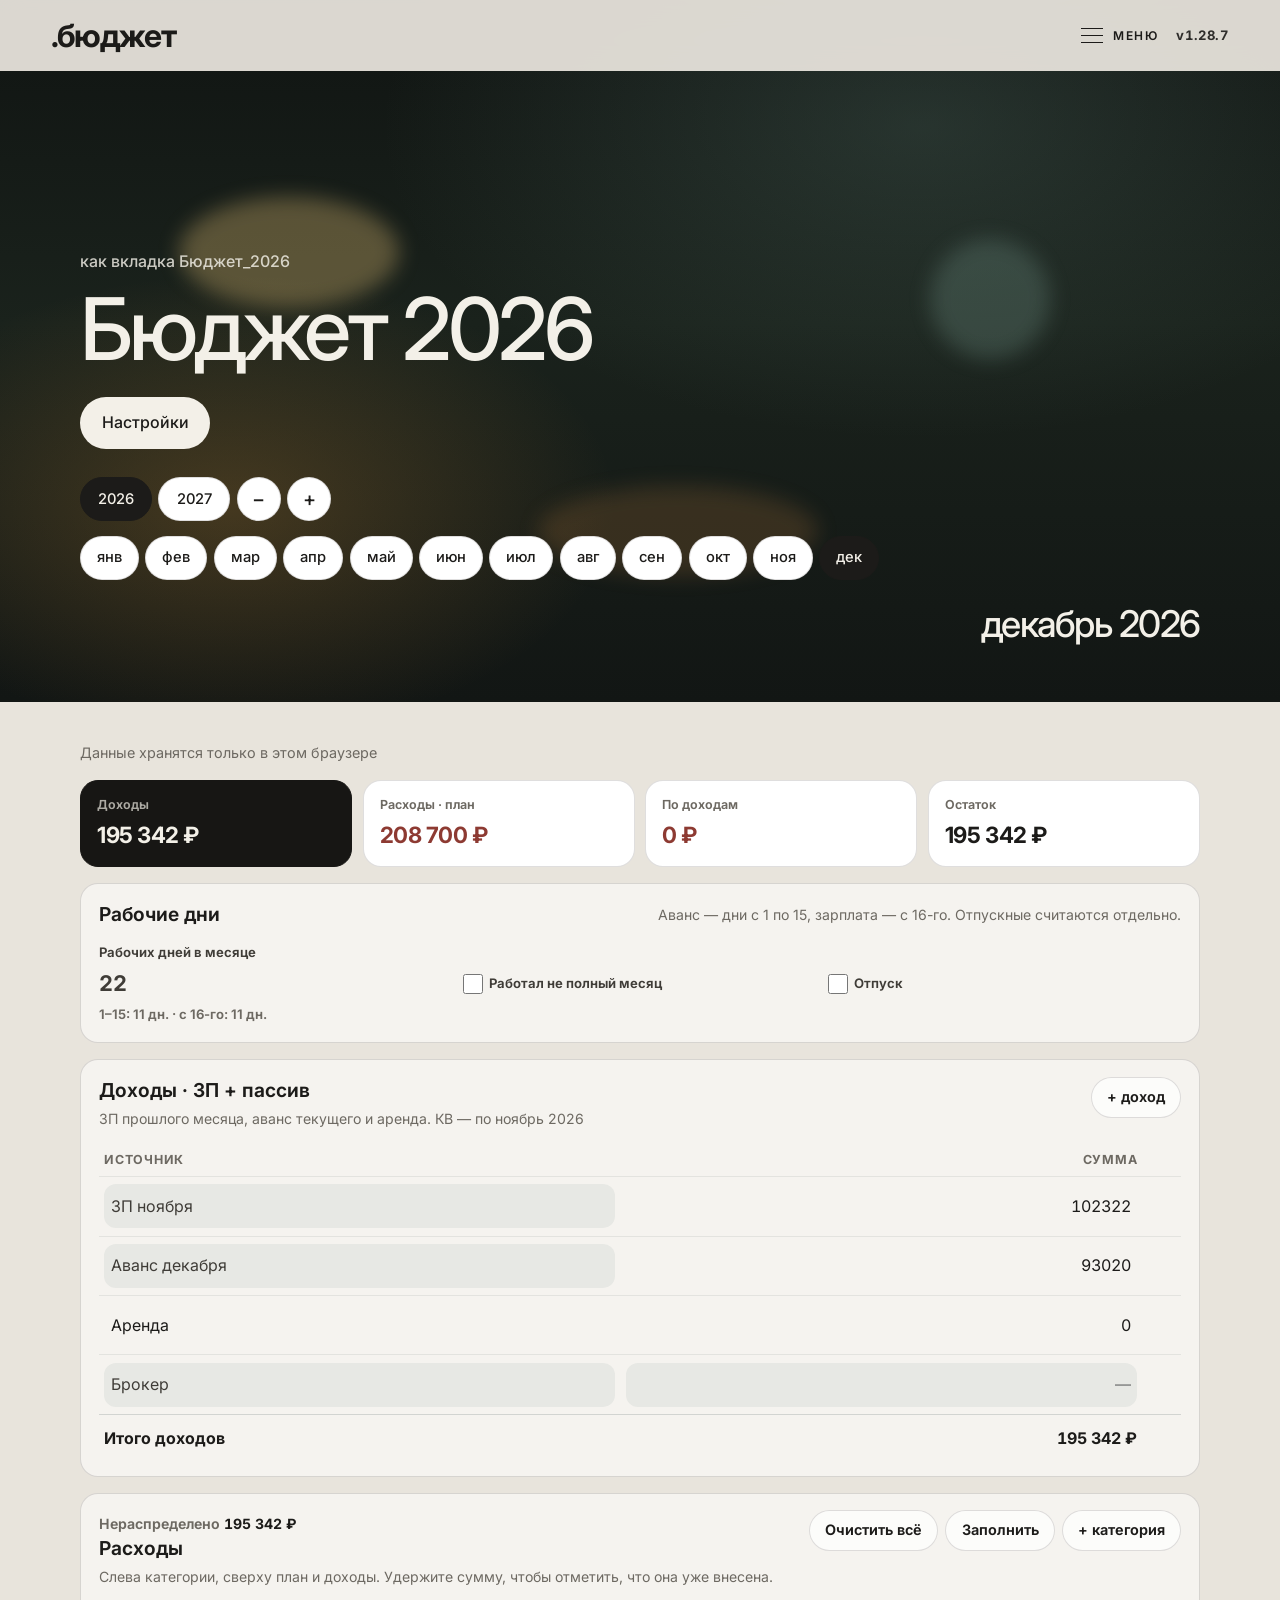
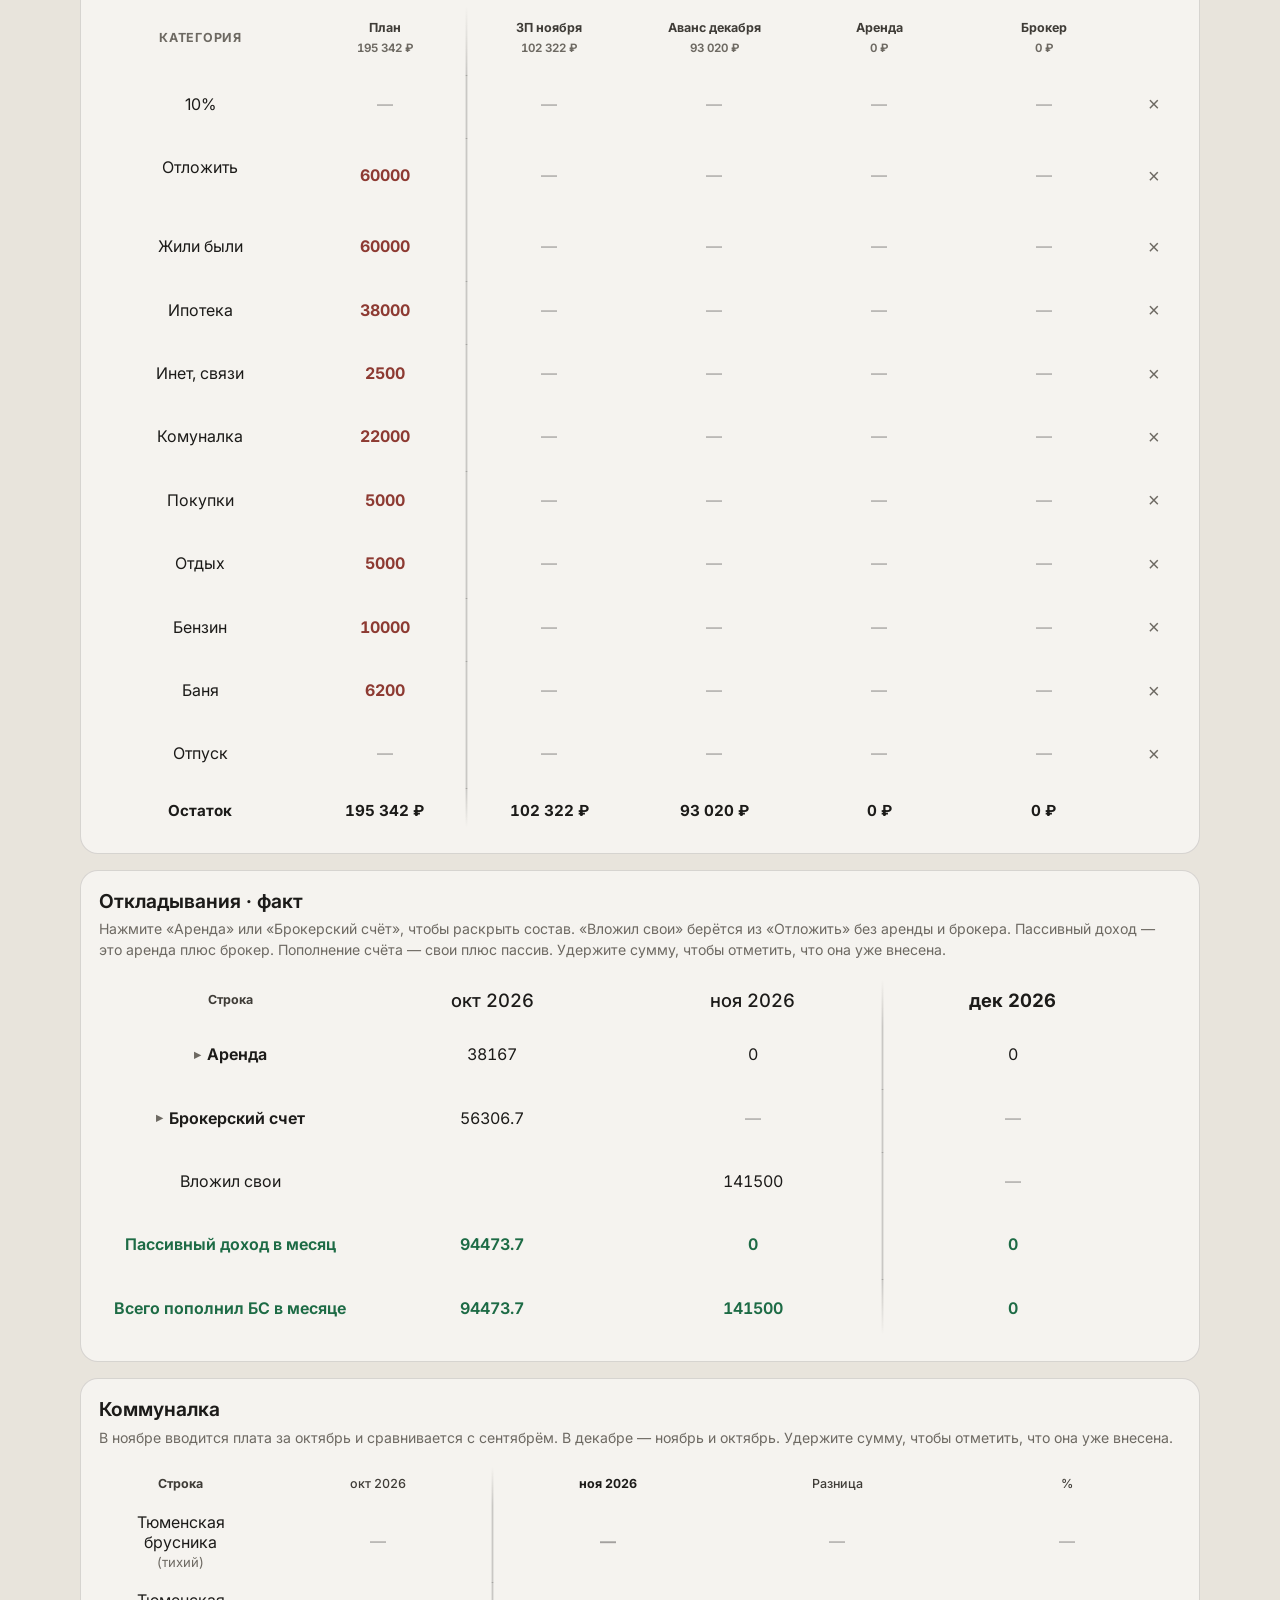
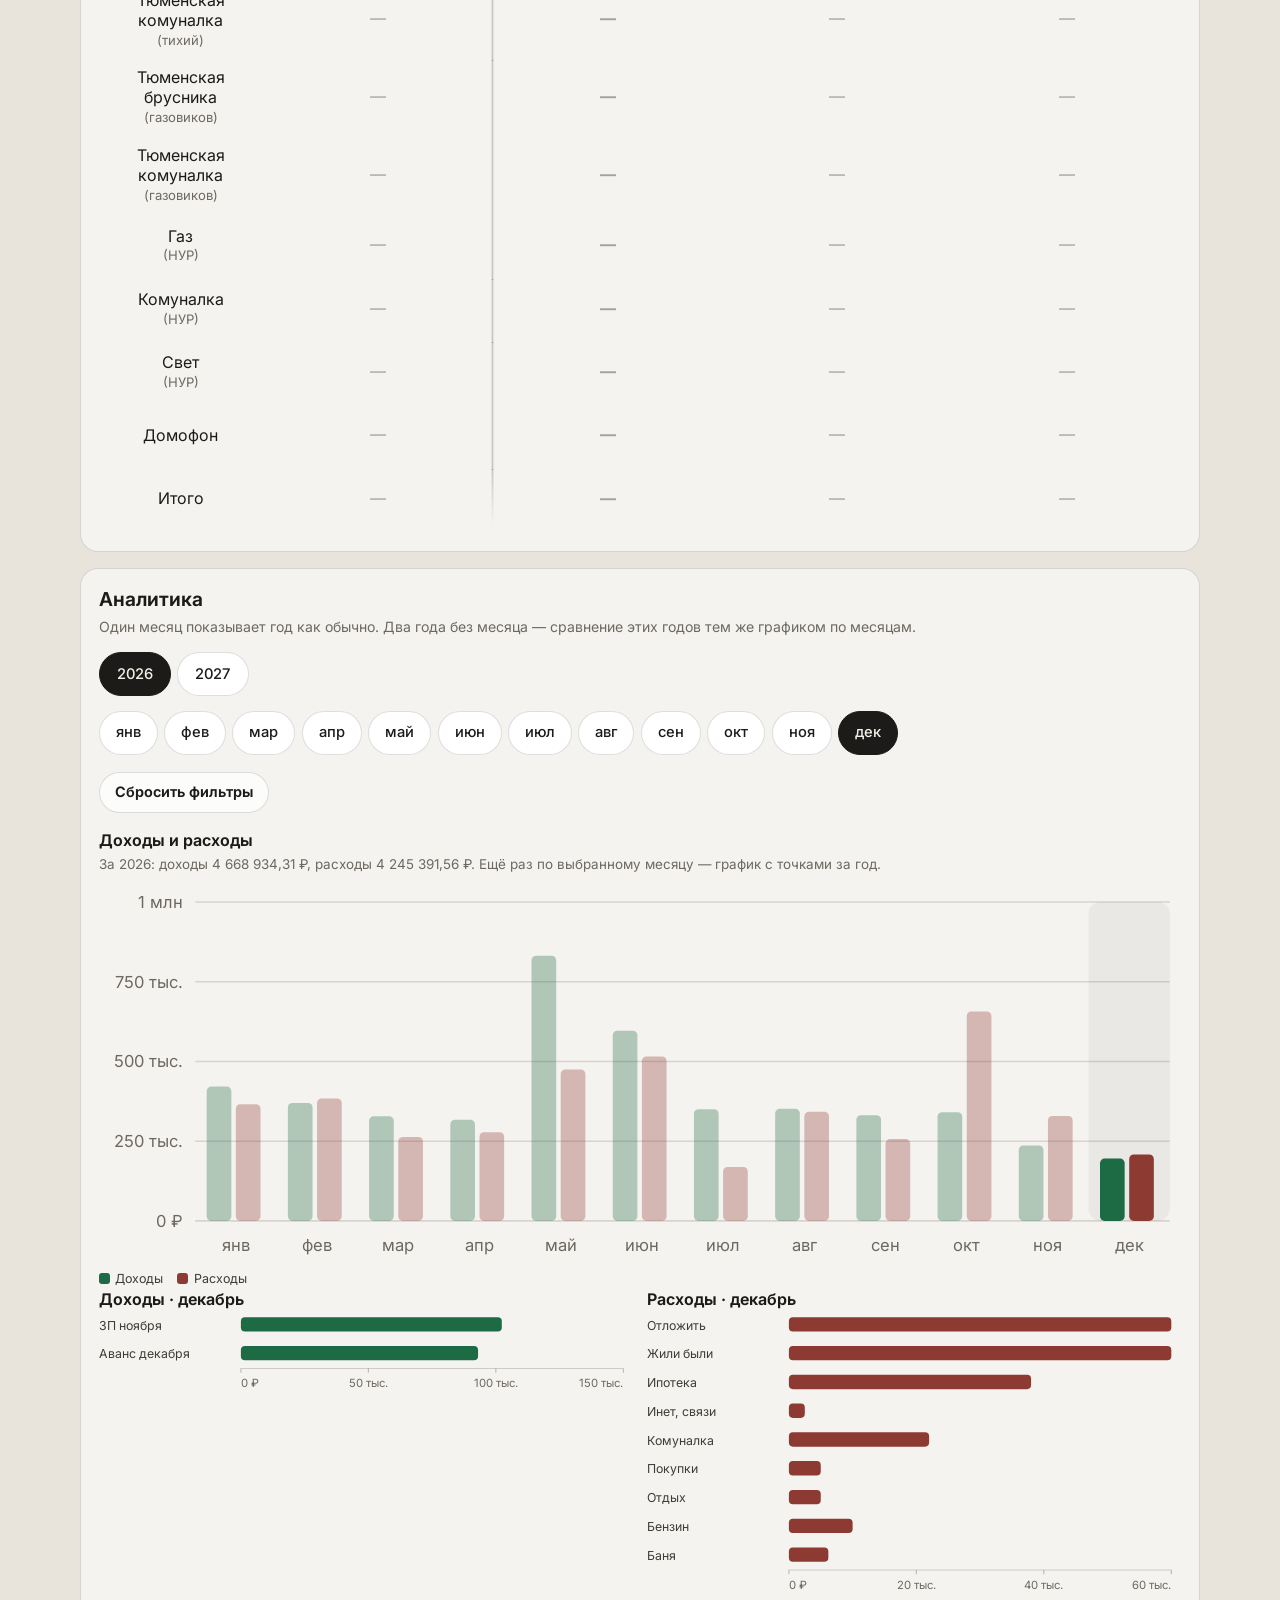
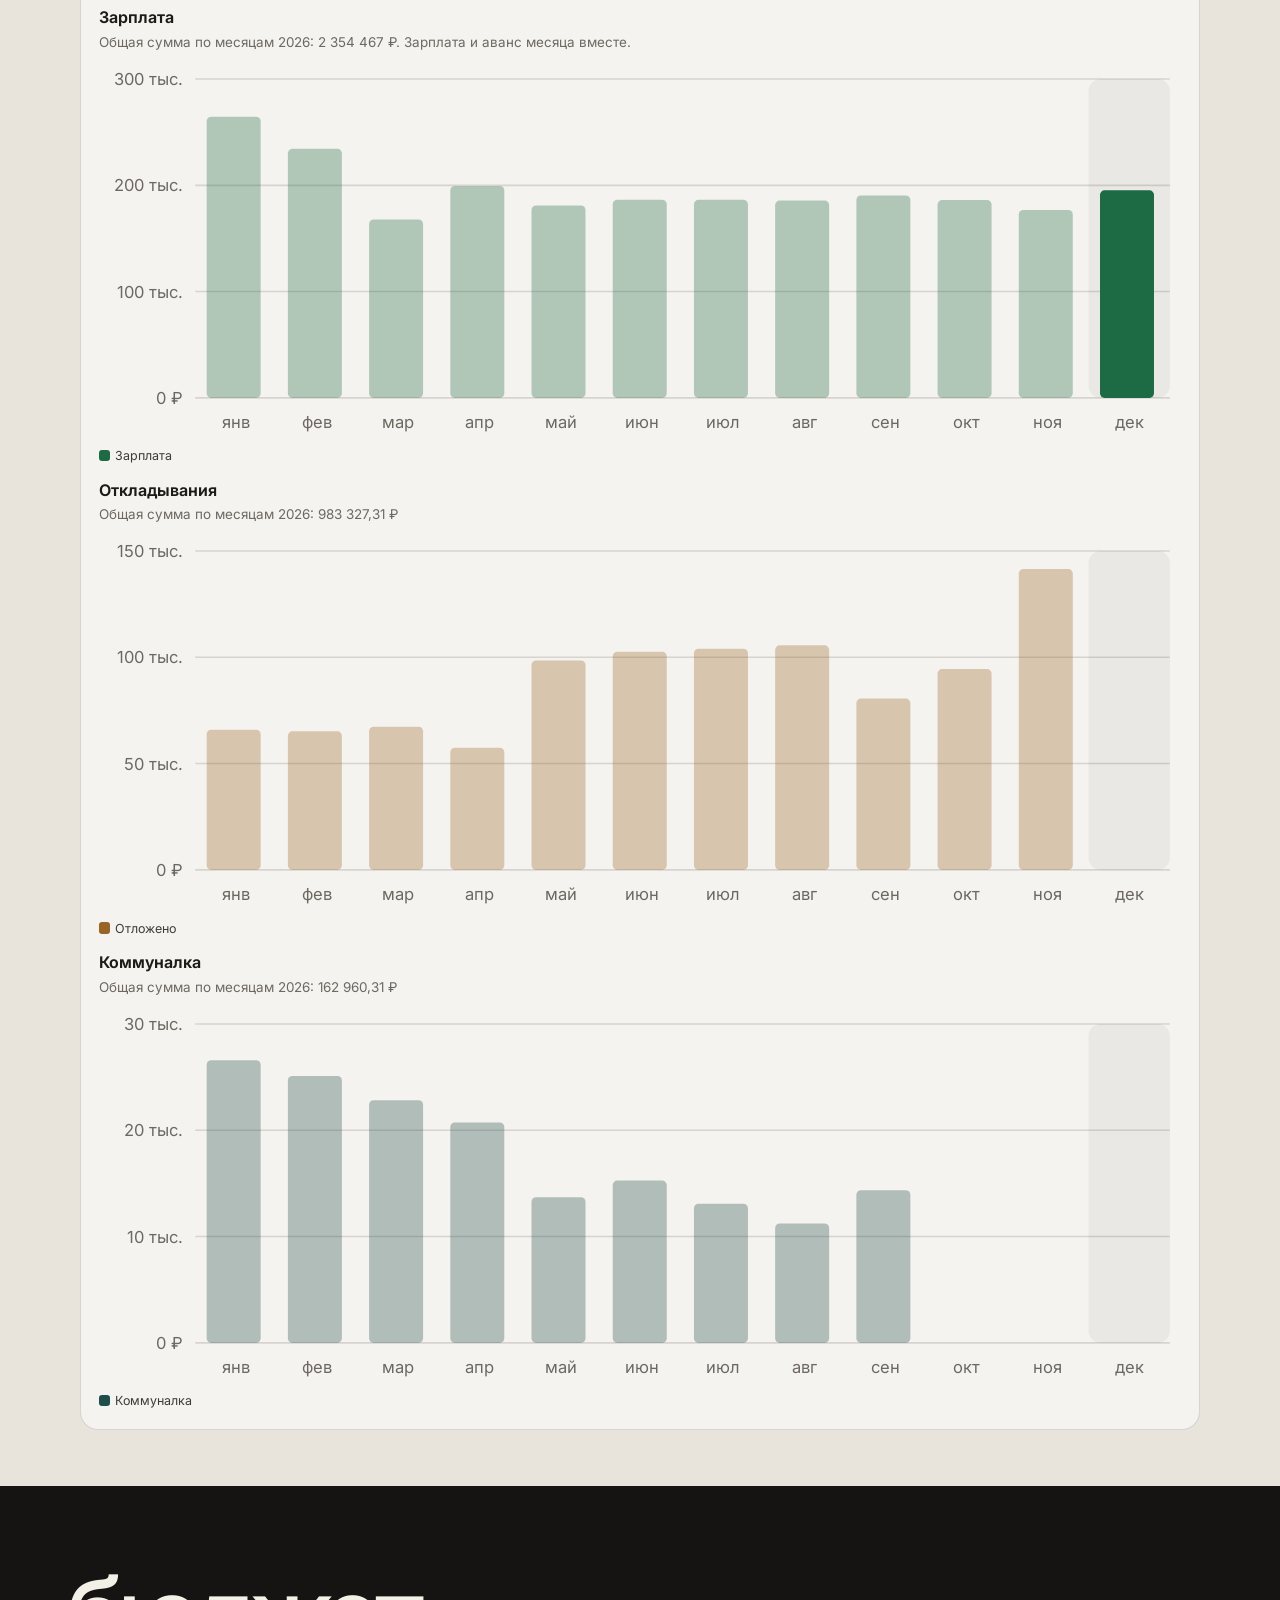
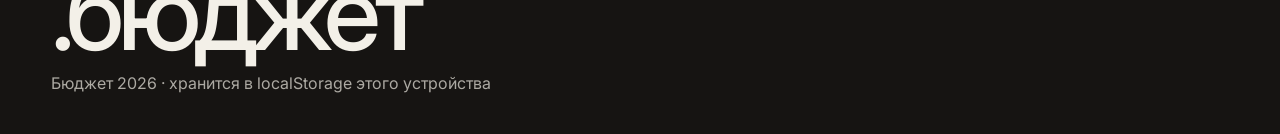
==== index.html @ 999134f1 "Stop placeholder zeros from replacing October and November utility bills. Co-authored-by: Cursor <cu" ====
<!DOCTYPE html>
<html lang="ru">
<head>
  <meta charset="UTF-8" />
  <meta name="viewport" content="width=device-width, initial-scale=1, viewport-fit=cover" />
  <meta name="description" content="Бюджет 2026 — месячный план доходов и расходов" />
  <meta name="theme-color" content="#121614" />
  <meta name="apple-mobile-web-app-capable" content="yes" />
  <meta name="apple-mobile-web-app-status-bar-style" content="black-translucent" />
  <meta name="format-detection" content="telephone=no" />
  <title>Бюджет 2026</title>
  <link rel="preconnect" href="https://fonts.googleapis.com" />
  <link rel="preconnect" href="https://fonts.gstatic.com" crossorigin />
  <link href="https://fonts.googleapis.com/css2?family=Inter:wght@400;500;600;700&family=Source+Serif+4:ital,wght@1,500;1,600&display=swap" rel="stylesheet" />
  <link rel="stylesheet" href="styles.css?v=1.28.7" />
  <link rel="icon" href="data:image/svg+xml,%3Csvg xmlns='http://www.w3.org/2000/svg' viewBox='0 0 64 64'%3E%3Crect width='64' height='64' rx='14' fill='%231f4d4a'/%3E%3Cpath d='M14 40h36M18 40V22h10c7 0 7 9 0 9H18M36 40V26h8c5 0 5 7 0 7h-8' stroke='%23e9f4f1' stroke-width='3.5' fill='none' stroke-linecap='round'/%3E%3C/svg%3E" />
  <link rel="apple-touch-icon" href="apple-touch-icon.png" />
</head>
<body>
  <input type="checkbox" id="navToggle" class="nav-toggle" />
  <header class="topbar">
    <a class="logo" href="#top">бюджет</a>
    <div class="top-actions">
      <label class="burger" for="navToggle">
        <span class="burger-icon"></span>
        <span class="burger-label">Меню</span>
      </label>
      <p class="app-version" title="Версия программы">v1.28.7</p>
    </div>
  </header>
  <nav class="nav" aria-label="Действия">
    <a class="nav-action" href="guide.html">Атлас</a>
    <button type="button" class="nav-action" id="btnAnalytics">Аналитика</button>
    <button type="button" class="nav-action" id="btnExport">Экспорт</button>
    <label class="nav-action file-btn">
      Импорт
      <input type="file" id="importFile" accept="application/json,.json" hidden />
    </label>
    <button type="button" class="nav-action" id="btnReset">Из таблицы</button>
    <p class="nav-note">Данные только в этом браузере</p>
  </nav>

  <header class="hero" id="top">
    <div class="hero-scene" aria-hidden="true">
      <span class="glow glow-a"></span>
      <span class="glow glow-b"></span>
      <span class="glow glow-c"></span>
    </div>
    <div class="hero-copy">
      <p class="hero-kicker">как вкладка Бюджет_2026</p>
      <h1 class="hero-brand">Бюджет 2026</h1>
      <button type="button" class="cta" id="btnSettings" title="Оклад и расчёт ЗП">Настройки</button>
      <div class="sheet-top">
        <nav class="year-nav" aria-label="Год" id="yearNav"></nav>
        <nav class="month-nav" aria-label="Месяцы" id="monthNav"></nav>
<h2 class="month-title" id="monthTitle">январь 2026</h2>
        </div>
      </div>
  </header>

  <main class="layout">
    <section class="month-head" aria-live="polite">
      <p class="month-hint" id="monthHint">Данные из вашей таблицы Numbers · правятся прямо здесь</p>
      <div class="summary" id="summary">
        <div class="sum-item">
          <span>Доходы</span>
          <strong id="sumIncome">0 ₽</strong>
        </div>
        <div class="sum-item expense">
          <span>Расходы · план</span>
          <strong id="sumPlan">0 ₽</strong>
        </div>
        <div class="sum-item expense">
          <span>По доходам</span>
          <strong id="sumFact">—</strong>
        </div>
        <div class="sum-item remain">
          <span>Остаток</span>
          <strong id="sumRemain">0 ₽</strong>
        </div>
      </div>
    </section>

    <section class="panel workdays" aria-labelledby="workTitle">
      <div class="panel-head">
        <h3 id="workTitle">Рабочие дни</h3>
        <p>Аванс — дни с 1 по 15, зарплата — с 16-го. Отпускные считаются отдельно.</p>
      </div>
      <div class="work-grid">
        <div class="field">
          <span>Рабочих дней в месяце</span>
          <strong class="work-total" id="workTotalView">—</strong>
          <small class="work-split" id="workSplitView"></small>
        </div>
        <label class="field check-field">
          <input type="checkbox" id="workPartial" />
          <span>Работал не полный месяц</span>
        </label>
        <label class="field check-field">
          <input type="checkbox" id="workVacationOn" />
          <span>Отпуск</span>
        </label>
      </div>
      <div class="partial-box" id="partialBox" hidden>
        <label class="field">
          <span>Отработано с 1 по 15</span>
          <input type="text" inputmode="numeric" enterkeyhint="done" id="workFirst" autocomplete="off" autocorrect="off" spellcheck="false" />
        </label>
        <label class="field">
          <span>Отработано с 16 по конец</span>
          <input type="text" inputmode="numeric" enterkeyhint="done" id="workSecond" autocomplete="off" autocorrect="off" spellcheck="false" />
        </label>
      </div>
      <div class="partial-box" id="vacationBox" hidden>
        <label class="field">
          <span>Дней отпуска</span>
          <input type="text" inputmode="numeric" enterkeyhint="done" id="workVacation" autocomplete="off" autocorrect="off" spellcheck="false" />
        </label>
        <label class="field">
          <span>Средний заработок в день</span>
          <input type="text" inputmode="decimal" enterkeyhint="done" id="workDaily" autocomplete="off" autocorrect="off" spellcheck="false" />
        </label>
      </div>
    </section>

    <section class="panel income-panel" aria-labelledby="incomeTitle">
      <div class="panel-head">
        <div>
          <h3 id="incomeTitle">Доходы · ЗП + пассив</h3>
          <p>ЗП прошлого месяца, аванс текущего и аренда. КВ — по ноябрь 2026</p>
        </div>
        <button type="button" class="btn btn-small" id="btnAddIncome">+ доход</button>
      </div>
      <div class="table-wrap">
        <table class="data-table" id="incomeTable">
          <thead>
            <tr>
              <th>Источник</th>
              <th class="num">Сумма</th>
              <th class="actions-col"></th>
            </tr>
          </thead>
          <tbody id="incomeBody"></tbody>
          <tfoot>
            <tr>
              <th>Итого доходов</th>
              <th class="num" id="incomeTotal">0 ₽</th>
              <th></th>
            </tr>
          </tfoot>
        </table>
      </div>
    </section>

    <section class="panel expense-panel" aria-labelledby="expenseTitle">
      <div class="panel-head">
        <div>
          <p class="unallocated-corner" id="unallocatedCorner">Нераспределено <strong id="unallocatedSum">0 ₽</strong></p>
          <h3 id="expenseTitle">Расходы</h3>
          <p>Слева категории, сверху план и доходы. Удержите сумму, чтобы отметить, что она уже внесена.</p>
        </div>
        <div class="panel-actions">
          <button type="button" class="btn btn-small" id="btnClearExpenses">Очистить всё</button>
          <button type="button" class="btn btn-small" id="btnFillExpenses">Заполнить</button>
          <button type="button" class="btn btn-small" id="btnAddExpense">+ категория</button>
        </div>
      </div>
      <div class="table-wrap">
        <table class="data-table" id="expenseTable">
          <thead id="expenseHead"></thead>
          <tbody id="expenseBody"></tbody>
        </table>
      </div>
    </section>

    <section class="panel expense-panel savings-panel" id="savings" aria-labelledby="savingsTitle">
      <div class="panel-head">
        <div>
          <h3 id="savingsTitle">Откладывания · факт</h3>
          <p>Нажмите «Аренда» или «Брокерский счёт», чтобы раскрыть состав. «Вложил свои» берётся из «Отложить» без аренды и брокера. Пассивный доход — это аренда плюс брокер. Пополнение счёта — свои плюс пассив. Удержите сумму, чтобы отметить, что она уже внесена.</p>
        </div>
      </div>
      <div class="table-wrap">
        <table class="data-table savings-table" id="savingsTable">
          <thead id="savingsHead"></thead>
          <tbody id="savingsBody"></tbody>
        </table>
      </div>
      <div class="subtable" hidden>
        <div class="panel-head">
          <div>
            <h4>Доходы брокерского счёта</h4>
            <p>Сумма этих строк попадает в «Брокер» в доходах и в «Брокерский счёт» в откладываниях.</p>
          </div>
          <button type="button" class="btn btn-small" id="btnAddBrokerIncome">+ доход</button>
        </div>
        <div class="table-wrap">
          <table class="data-table" id="brokerIncomeTable">
            <thead id="brokerIncomeHead"></thead>
            <tbody id="brokerIncomeBody"></tbody>
          </table>
        </div>
      </div>
    </section>

    <section class="panel expense-panel utilities-panel" id="utilities" aria-labelledby="utilitiesTitle">
      <div class="panel-head">
        <div>
          <h3 id="utilitiesTitle">Коммуналка</h3>
          <p>В ноябре вводится плата за октябрь и сравнивается с сентябрём. В декабре — ноябрь и октябрь. Удержите сумму, чтобы отметить, что она уже внесена.</p>
        </div>
      </div>
      <div class="table-wrap">
        <table class="data-table utilities-table" id="utilitiesTable">
          <thead id="utilitiesHead"></thead>
          <tbody id="utilitiesBody"></tbody>
        </table>
      </div>
    </section>

    <section class="panel analytics-panel" id="analytics" aria-labelledby="analyticsTitle">
      <div class="panel-head">
        <div>
          <h3 id="analyticsTitle">Аналитика</h3>
          <p>Один месяц показывает год как обычно. Два года без месяца — сравнение этих годов тем же графиком по месяцам.</p>
        </div>
      </div>
      <div class="analytics-filters">
        <nav class="year-nav" aria-label="Годы аналитики" id="analyticsYear"></nav>
        <nav class="month-nav" aria-label="Месяцы аналитики" id="analyticsMonth"></nav>
        <div class="analytics-actions">
          <button type="button" class="btn btn-small" id="btnAnalyticsReset">Сбросить фильтры</button>
        </div>
      </div>
      <div class="chart-stage" id="chartStage">
        <div id="analyticsCharts"></div>
        <div class="chart-tip" id="chartTip" hidden></div>
      </div>
    </section>
  </main>

  <footer class="site-foot">
    <p class="foot-mark">.бюджет</p>
    <p>Бюджет 2026 · хранится в localStorage этого устройства</p>
  </footer>
  <script>
    const topbar = document.querySelector(".topbar");
    const hero = document.querySelector(".hero");
    if (topbar && hero && "IntersectionObserver" in window) {
      const observer = new IntersectionObserver(
        ([entry]) => topbar.classList.toggle("is-solid", !entry.isIntersecting),
        { threshold: 0.2 }
      );
      observer.observe(hero);
    }
    document.querySelectorAll(".nav-action").forEach((el) => {
      el.addEventListener("click", () => {
        document.getElementById("navToggle").checked = false;
      });
    });
  </script>

  <dialog class="settings-dialog" id="settingsDialog" aria-labelledby="settingsTitle">
    <div class="settings-sheet" id="settingsForm">
      <header class="settings-head">
        <div>
          <h2 id="settingsTitle">Настройки зарплаты</h2>
          <p>Меняется только оклад. Остальные строки считаются от него и не редактируются.</p>
        </div>
        <button type="button" class="icon-x" id="btnSettingsClose" aria-label="Закрыть">×</button>
      </header>

      <div class="settings-calc" id="settingsCalc" aria-live="polite">
        <label class="calc-row settings-oklad">
          <span class="calc-label">Оклад</span>
          <span class="calc-rate"></span>
          <input type="text" inputmode="decimal" enterkeyhint="done" id="settingsOklad" name="oklad" autocomplete="off" autocorrect="off" spellcheck="false" />
        </label>
        <div class="calc-row">
          <span class="calc-label">Районный коэффициент</span>
          <span class="calc-rate">70%</span>
          <span class="calc-amount" id="regionalAmount">—</span>
        </div>
        <div class="calc-row">
          <span class="calc-label">Северная надбавка</span>
          <span class="calc-rate">80%</span>
          <span class="calc-amount" id="northernAmount">—</span>
        </div>
        <div class="calc-row">
          <span class="calc-label">Оплата по окладу</span>
          <span class="calc-rate"></span>
          <span class="calc-amount" id="basePayAmount">—</span>
        </div>
        <div class="calc-row total">
          <span class="calc-label">Облагаемый доход</span>
          <span class="calc-rate"></span>
          <span class="calc-amount" id="grossAmount">—</span>
        </div>
        <div class="calc-row total">
          <span class="calc-label">После вычета налога (13%) на руки</span>
          <span class="calc-rate"></span>
          <span class="calc-amount" id="netAmount">—</span>
        </div>
      </div>

      <footer class="settings-foot">
        <button type="button" class="btn btn-ghost" id="btnSettingsCancel">Отмена</button>
        <button type="button" class="btn btn-primary" id="btnSettingsSave">Сохранить</button>
      </footer>
    </div>
  </dialog>

  <script src="calendar.js?v=1.28.7"></script>
  <script src="salary.js?v=1.28.7"></script>
  <script src="app.js?v=1.28.7"></script>
</body>
</html>
---- styles.css ----
:root {
  --ink: #1c1b19;
  --ink-soft: #3f3c37;
  --muted: #6d6962;
  --line: rgba(28, 27, 25, 0.14);
  --surface: #ffffff;
  --surface-strong: #ffffff;
  --paper: #e8e4dc;
  --cream: #f3f0e8;
  --accent: #171614;
  --accent-strong: #171614;
  --income: #1d6b45;
  --expense: #8d3a32;
  --remain: #1c1b19;
  --remain-bg: #ffffff;
  --shadow: none;
  --radius: 16px;
  --font-display: "Inter", "Helvetica Neue", Helvetica, Arial, sans-serif;
  --font-body: "Inter", "Helvetica Neue", Helvetica, Arial, sans-serif;
  --max: 1120px;
  --pad: clamp(1.25rem, 4vw, 3.5rem);
  --ease: cubic-bezier(0.22, 1, 0.36, 1);
  --safe-top: env(safe-area-inset-top, 0px);
  --safe-right: env(safe-area-inset-right, 0px);
  --safe-bottom: env(safe-area-inset-bottom, 0px);
  --safe-left: env(safe-area-inset-left, 0px);
  --tap: 44px;
  --field-fs: 16px;
}

*,
*::before,
*::after {
  box-sizing: border-box;
}

html {
  scroll-behavior: smooth;
  -webkit-text-size-adjust: 100%;
  text-size-adjust: 100%;
}

body {
  margin: 0;
  min-height: 100vh;
  min-height: 100dvh;
  overflow-x: hidden;
  font-family: var(--font-body);
  color: var(--ink);
  background: var(--paper);
  line-height: 1.45;
  padding-left: var(--safe-left);
  padding-right: var(--safe-right);
}

body.is-dialog-open {
  overflow: hidden;
  touch-action: none;
}

a,
button,
.btn,
.cta,
.month-chip,
.icon-x,
.burger,
.nav-action,
.col-fill,
label,
summary {
  touch-action: manipulation;
  -webkit-tap-highlight-color: rgba(28, 27, 25, 0.08);
}

.nav-toggle {
  position: absolute;
  opacity: 0;
  pointer-events: none;
}

.topbar {
  position: fixed;
  z-index: 40;
  top: 0;
  left: 0;
  right: 0;
  display: flex;
  align-items: center;
  justify-content: space-between;
  min-height: calc(var(--tap) + 0.5rem);
  padding: calc(0.85rem + var(--safe-top)) max(var(--pad), var(--safe-right)) 0.85rem max(var(--pad), var(--safe-left));
  color: var(--cream);
  transition: background 0.45s var(--ease), color 0.45s var(--ease), backdrop-filter 0.45s var(--ease);
}

.topbar.is-solid {
  background: rgba(232, 228, 220, 0.94);
  color: var(--ink);
  backdrop-filter: blur(14px);
}

.logo {
  font-size: clamp(1.55rem, 3vw, 2rem);
  font-weight: 700;
  letter-spacing: -0.045em;
  color: inherit;
  text-decoration: none;
  line-height: 1;
}

.logo::before { content: "."; }

.top-actions {
  display: flex;
  align-items: center;
  gap: 1.1rem;
}

.burger {
  display: inline-flex;
  align-items: center;
  justify-content: center;
  gap: 0.65rem;
  min-width: var(--tap);
  min-height: var(--tap);
  cursor: pointer;
  font-size: 0.75rem;
  letter-spacing: 0.14em;
  text-transform: uppercase;
  font-weight: 600;
}

.burger-icon,
.burger-icon::before,
.burger-icon::after {
  display: block;
  width: 22px;
  height: 1.5px;
  background: currentColor;
  position: relative;
  transition: transform 0.4s var(--ease), top 0.4s var(--ease), background 0.3s ease;
}

.burger-icon::before,
.burger-icon::after {
  content: "";
  position: absolute;
  left: 0;
}

.burger-icon::before { top: -7px; }
.burger-icon::after { top: 7px; }

body:has(#navToggle:checked) { overflow: hidden; }

body:has(#navToggle:checked) .topbar {
  background: transparent;
  color: var(--cream);
}

body:has(#navToggle:checked) .burger-label { display: none; }

body:has(#navToggle:checked) .burger-icon { background: transparent; }

body:has(#navToggle:checked) .burger-icon::before {
  top: 0;
  transform: rotate(45deg);
}

body:has(#navToggle:checked) .burger-icon::after {
  top: 0;
  transform: rotate(-45deg);
}

.nav {
  position: fixed;
  inset: 0;
  z-index: 30;
  display: none;
  flex-direction: column;
  justify-content: center;
  gap: 0.2rem;
  padding: calc(6rem + var(--safe-top)) max(var(--pad), var(--safe-right)) calc(2rem + var(--safe-bottom)) max(var(--pad), var(--safe-left));
  background: #161412;
  color: var(--cream);
  overscroll-behavior: contain;
}

body:has(#navToggle:checked) .nav { display: flex; }

.nav-action {
  appearance: none;
  display: block;
  width: fit-content;
  border: 0;
  background: transparent;
  color: inherit;
  text-align: left;
  font: inherit;
  font-size: clamp(2rem, 5vw, 3.6rem);
  font-weight: 500;
  letter-spacing: -0.04em;
  text-decoration: none;
  cursor: pointer;
  opacity: 0;
  transform: translateY(14px);
}

body:has(#navToggle:checked) .nav-action {
  animation: rise 0.6s var(--ease) both;
}

body:has(#navToggle:checked) .nav-action:nth-child(2) { animation-delay: 0.06s; }
body:has(#navToggle:checked) .nav-action:nth-child(3) { animation-delay: 0.12s; }
body:has(#navToggle:checked) .nav-action:nth-child(4) { animation-delay: 0.18s; }

.nav-action:hover { opacity: 0.65; }

.file-btn input { display: none; }

.nav-note {
  margin: 1.4rem 0 0;
  max-width: 18rem;
  color: rgba(243, 240, 232, 0.62);
  font-size: 0.95rem;
}

@keyframes rise {
  from { opacity: 0; transform: translateY(16px); }
  to { opacity: 1; transform: none; }
}

@keyframes drift {
  from { transform: translate3d(0, 0, 0) scale(1); }
  to { transform: translate3d(22px, -16px, 0) scale(1.12); }
}

@keyframes tick {
  from { opacity: 0.2; transform: translateY(8px); }
  to { opacity: 1; transform: none; }
}

@keyframes fade {
  from { opacity: 0; }
  to { opacity: 1; }
}

.hero {
  position: relative;
  min-height: 78svh;
  display: grid;
  align-items: end;
  color: var(--cream);
  background: #121614;
  overflow: hidden;
}

.hero-scene {
  position: absolute;
  inset: 0;
  background:
    radial-gradient(900px 520px at 72% 18%, rgba(90, 120, 110, 0.28), transparent 60%),
    radial-gradient(700px 420px at 18% 72%, rgba(190, 130, 50, 0.28), transparent 55%),
    linear-gradient(180deg, #101412 0%, #1a221c 46%, #121614 100%);
}

.glow {
  position: absolute;
  border-radius: 50%;
  filter: blur(10px);
  animation: drift 16s var(--ease) infinite alternate;
}

.glow-b { animation-duration: 20s; animation-delay: -6s; }
.glow-c { animation-duration: 18s; animation-delay: -3s; }

.hero-kicker,
.hero-brand,
.cta {
  animation: rise 0.9s var(--ease) both;
}

.hero-brand { animation-delay: 0.1s; }
.cta { animation-delay: 0.22s; }

.glow-a {
  width: 220px;
  height: 110px;
  left: 14%;
  top: 28%;
  background: rgba(232, 196, 120, 0.32);
}

.glow-b {
  width: 120px;
  height: 120px;
  right: 18%;
  top: 34%;
  background: rgba(140, 180, 170, 0.22);
}

.glow-c {
  width: 280px;
  height: 90px;
  left: 42%;
  bottom: 18%;
  background: rgba(210, 140, 70, 0.18);
}

.hero-copy {
  position: relative;
  z-index: 1;
  width: min(var(--max), calc(100% - var(--pad) * 2));
  margin: 0 auto;
  padding: 7rem 0 3.2rem;
}

.hero-kicker {
  margin: 0 0 0.85rem;
  font-size: 1rem;
  font-weight: 500;
  color: rgba(243, 240, 232, 0.82);
}

.hero-brand {
  margin: 0;
  font-size: clamp(3.2rem, 7vw, 5.4rem);
  font-weight: 500;
  letter-spacing: -0.045em;
  line-height: 0.98;
  color: var(--cream);
}

.cta {
  appearance: none;
  display: inline-flex;
  align-items: center;
  justify-content: center;
  min-height: var(--tap);
  height: 3.25rem;
  margin-top: 1.6rem;
  padding: 0 1.35rem;
  border: 0;
  border-radius: 999px;
  background: var(--cream);
  color: var(--ink);
  font: inherit;
  font-weight: 500;
  cursor: pointer;
  transition: background 0.35s var(--ease), transform 0.45s var(--ease);
}

.cta:hover { background: #fff; transform: translateY(-2px); }

.btn {
  appearance: none;
  border: 1px solid transparent;
  border-radius: 999px;
  min-height: var(--tap);
  padding: 0.65rem 1.05rem;
  font: inherit;
  font-weight: 650;
  cursor: pointer;
  transition: transform 0.15s ease, background 0.15s ease, border-color 0.15s ease;
  background: rgba(255, 255, 255, 0.55);
  color: var(--ink);
}

.btn:hover { transform: translateY(-1px); }
.btn:active { transform: none; }

.btn-ghost {
  border-color: var(--line);
}

.btn-small {
  min-height: 2.5rem;
  padding: 0.55rem 0.95rem;
  font-size: 0.9rem;
  border-color: var(--line);
  background: rgba(255, 255, 255, 0.7);
}

.btn-primary {
  background: var(--accent);
  color: #f3fffc;
}

.btn .gear {
  margin-right: 0.2rem;
}

.settings-dialog {
  border: none;
  padding: 0;
  border-radius: calc(var(--radius) + 6px);
  background: transparent;
  max-width: min(560px, calc(100vw - 1.5rem));
  max-height: min(92dvh, calc(100% - 1rem - var(--safe-top) - var(--safe-bottom)));
  width: 100%;
  margin: auto;
  box-shadow: none;
  color: var(--ink);
  overscroll-behavior: contain;
}

.settings-dialog[open] {
  display: block;
}

.settings-dialog[open] .settings-sheet {
  animation: rise 0.45s var(--ease);
}

.settings-dialog::backdrop {
  background: rgba(18, 32, 36, 0.45);
  backdrop-filter: blur(4px);
  animation: fade 0.35s var(--ease);
}

.settings-sheet {
  margin: 0;
  padding: 1.15rem 1.2rem calc(1.2rem + var(--safe-bottom));
  border-radius: calc(var(--radius) + 6px);
  background: linear-gradient(180deg, #f7fbfa 0%, #eef4f3 100%);
  border: 1px solid var(--line);
  box-shadow: 0 24px 60px rgba(16, 36, 40, 0.22);
  display: grid;
  grid-template-rows: auto minmax(0, 1fr) auto;
  gap: 1rem;
  max-height: inherit;
  overflow: hidden;
}

.settings-head {
  display: flex;
  align-items: flex-start;
  justify-content: space-between;
  gap: 0.75rem;
}

.settings-head h2 {
  margin: 0;
  font-family: var(--font-display);
  font-size: 1.35rem;
  letter-spacing: -0.02em;
}

.settings-head p {
  margin: 0.35rem 0 0;
  color: var(--muted);
  font-size: 0.88rem;
}

.settings-oklad input {
  width: 8.2rem;
  min-height: var(--tap);
  justify-self: end;
  margin: 0;
  padding: 0.55rem 0.65rem;
  font-size: var(--field-fs);
  font-weight: 650;
  font-variant-numeric: tabular-nums;
  text-align: right;
  border: 1px solid var(--line);
  border-radius: 11px;
  background: var(--surface-strong);
  color: var(--ink);
}

.settings-calc {
  display: grid;
  gap: 0.35rem;
  min-height: 0;
  max-height: none;
  overflow: auto;
  -webkit-overflow-scrolling: touch;
  overscroll-behavior: contain;
  padding-right: 0.15rem;
}

.calc-row {
  display: grid;
  grid-template-columns: 1fr auto auto;
  gap: 0.55rem;
  align-items: baseline;
  padding: 0.45rem 0.55rem;
  border-radius: 10px;
  background: rgba(255, 255, 255, 0.72);
  border: 1px solid rgba(23, 38, 43, 0.06);
  font-size: 0.9rem;
}

.calc-row.total {
  background: rgba(31, 77, 74, 0.08);
  border-color: rgba(31, 77, 74, 0.14);
  font-weight: 650;
}

.calc-row .calc-label {
  color: var(--ink-soft);
}

.calc-row .calc-rate {
  color: var(--muted);
  font-size: 0.82rem;
  font-variant-numeric: tabular-nums;
  text-align: right;
  min-width: 3.2rem;
}

.calc-row .calc-amount {
  font-variant-numeric: tabular-nums;
  text-align: right;
  min-width: 6.5rem;
  color: var(--ink);
}

.settings-foot {
  display: flex;
  justify-content: flex-end;
  flex-wrap: wrap;
  gap: 0.55rem;
  padding-top: 0.35rem;
  position: sticky;
  bottom: 0;
  background: linear-gradient(180deg, rgba(238, 244, 243, 0) 0%, #eef4f3 28%);
  z-index: 2;
}

.file-btn {
  display: inline-flex;
  align-items: center;
}

.layout {
  width: min(var(--max), calc(100% - var(--pad) * 2));
  max-width: 100%;
  margin: 0 auto;
  padding: 2.2rem 0 3.5rem;
  display: grid;
  gap: 1rem;
  min-width: 0;
}

.layout > * {
  min-width: 0;
  max-width: 100%;
}

.year-nav {
  display: flex;
  gap: 0.4rem;
}

.year-nav .month-chip {
  min-width: 4.5rem;
}

.year-nav .month-chip.year-add {
  min-width: var(--tap);
  padding-inline: 0.9rem;
  font-size: 1.25rem;
  line-height: 1;
}

.year-nav .month-chip.year-add:disabled {
  opacity: 0.4;
  cursor: default;
}

.year-nav .month-chip.year-add:disabled:hover {
  transform: none;
}

.work-total {
  font-size: 1.35rem;
  font-variant-numeric: tabular-nums;
}

.work-split {
  color: var(--muted);
  font-size: 0.82rem;
}

.check-field {
  grid-auto-flow: column;
  justify-content: start;
  align-items: center;
  gap: 0.55rem;
  min-height: var(--tap);
  cursor: pointer;
}

.check-field input {
  width: 1.25rem;
  height: 1.25rem;
  min-width: 1.25rem;
  margin: 0;
  accent-color: var(--ink);
}

.partial-box {
  display: grid;
  grid-template-columns: 1fr 1fr;
  gap: 0.7rem;
  margin-top: 0.75rem;
}

.partial-box[hidden] {
  display: none;
}

.app-version {
  margin: 0;
  color: inherit;
  opacity: 0.9;
  font-size: 0.82rem;
  font-weight: 700;
  letter-spacing: 0.05em;
  font-variant-numeric: tabular-nums;
  white-space: nowrap;
}

.month-nav {
  display: flex;
  gap: 0.4rem;
  width: 100%;
  max-width: 100%;
  min-width: 0;
  overflow-x: auto;
  -webkit-overflow-scrolling: touch;
  overscroll-behavior-x: contain;
  padding: 0.15rem 0 0.35rem;
  scrollbar-width: thin;
  scroll-snap-type: x proximity;
  touch-action: pan-x;
}

.month-nav .month-chip {
  flex: 0 0 auto;
  scroll-snap-align: start;
}

.sheet-top {
  display: flex;
  flex-direction: column;
  align-items: stretch;
  gap: 0.75rem;
  margin-top: 1.75rem;
}

.hero .month-title {
  color: var(--cream);
}

.month-chip {
  flex: 0 0 auto;
  border: 1px solid var(--line);
  background: #fff;
  color: var(--ink);
  border-radius: 999px;
  min-height: var(--tap);
  padding: 0.65rem 1rem;
  font: inherit;
  font-weight: 500;
  font-size: 0.92rem;
  cursor: pointer;
  transition: background 0.4s var(--ease), color 0.4s var(--ease), border-color 0.4s var(--ease), transform 0.4s var(--ease);
}

.month-chip:hover {
  border-color: rgba(28, 27, 25, 0.35);
  transform: translateY(-2px);
}

.month-chip.active {
  background: var(--ink);
  border-color: var(--ink);
  color: var(--cream);
}

.month-head {
  display: grid;
  gap: 1rem;
}

.month-title {
  margin: 0;
  align-self: flex-end;
  font-size: clamp(1.7rem, 3vw, 2.3rem);
  font-weight: 500;
  letter-spacing: -0.04em;
}

.month-hint {
  margin: 0.35rem 0 0;
  color: var(--muted);
  font-size: 0.9rem;
}

.summary {
  display: grid;
  grid-template-columns: repeat(4, minmax(0, 1fr));
  gap: 0.65rem;
}

.sum-item {
  padding: 0.95rem 1rem;
  border-radius: 18px;
  background: #fff;
  border: 1px solid var(--line);
  transition: transform 0.45s var(--ease);
}

.sum-item:hover { transform: translateY(-3px); }

.sum-item strong.tick,
.data-table tfoot th.tick {
  animation: tick 0.5s var(--ease);
}

.sum-item span {
  display: block;
  font-size: 0.78rem;
  font-weight: 650;
  color: var(--muted);
  margin-bottom: 0.3rem;
}

.sum-item strong {
  font-family: var(--font-display);
  font-size: clamp(1.1rem, 2.8vw, 1.4rem);
  letter-spacing: -0.02em;
}

.summary .sum-item:first-child {
  background: #171614;
  border-color: #171614;
  color: var(--cream);
}

.summary .sum-item:first-child span { color: rgba(243, 240, 232, 0.68); }
.summary .sum-item:first-child strong { color: var(--cream); }

.sum-item.expense strong { color: var(--expense); }
.sum-item.remain strong { color: var(--ink); }
.sum-item.remain.negative strong { color: var(--expense); }

.panel {
  padding: 1.05rem 1.1rem 1.15rem;
  border-radius: 18px;
  background: rgba(255, 255, 255, 0.55);
  border: 1px solid var(--line);
  transition: transform 0.45s var(--ease);
  min-width: 0;
  max-width: 100%;
  overflow-x: hidden;
}

.month-head.is-fresh,
.panel.is-fresh {
  animation: rise 0.65s var(--ease) both;
}

.data-table tbody tr.row-in {
  animation: rise 0.5s var(--ease) both;
}

.partial-box:not([hidden]) {
  animation: rise 0.4s var(--ease);
}

.panel-head {
  display: flex;
  align-items: flex-start;
  justify-content: space-between;
  gap: 0.85rem;
  margin-bottom: 0.9rem;
}

.panel-head h3 {
  margin: 0;
  font-family: var(--font-display);
  font-size: 1.2rem;
  font-weight: 650;
}

.panel-head p {
  margin: 0.25rem 0 0;
  color: var(--muted);
  font-size: 0.88rem;
  text-wrap: pretty;
}

.panel-actions {
  display: flex;
  flex-wrap: wrap;
  justify-content: flex-end;
  gap: 0.45rem;
}

.subtable {
  margin-top: 1.5rem;
}

.subtable h4 {
  margin: 0;
  font-size: 1.05rem;
  font-weight: 650;
}

.work-grid {
  display: grid;
  grid-template-columns: repeat(3, minmax(0, 1fr));
  gap: 0.7rem;
}

.field {
  display: grid;
  gap: 0.35rem;
  font-size: 0.82rem;
  font-weight: 650;
  color: var(--ink-soft);
}

.field input,
.data-table input,
.data-table select,
.settings-oklad input {
  scroll-margin-top: calc(var(--tap) + var(--safe-top) + 1.25rem);
  scroll-margin-bottom: 7rem;
}

.field input:not([type="checkbox"]):not([type="radio"]) {
  width: 100%;
  border: 1px solid var(--line);
  border-radius: 11px;
  min-height: var(--tap);
  padding: 0.7rem 0.75rem;
  font: inherit;
  font-size: var(--field-fs);
  color: var(--ink);
  background: var(--surface-strong);
  -webkit-appearance: none;
  appearance: none;
}

.data-table input:not([type="checkbox"]):not([type="radio"]),
.data-table select {
  width: 100%;
  border: none;
  border-radius: 12px;
  min-height: var(--tap);
  padding: 0.45rem 0.4rem;
  font: inherit;
  font-size: var(--field-fs);
  color: var(--ink);
  background: transparent;
  box-shadow: none;
  -webkit-appearance: none;
  appearance: none;
}

.field input:read-write,
.data-table input:read-write,
.data-table select,
.settings-oklad input:read-write {
  cursor: pointer;
}

.field input:focus {
  outline: 2px solid rgba(28, 27, 25, 0.2);
  border-color: rgba(28, 27, 25, 0.35);
}

.data-table input:focus,
.data-table select:focus {
  outline: none;
  border-color: transparent;
}

.table-wrap {
  display: block;
  width: 100%;
  max-width: 100%;
  min-width: 0;
  overflow-x: auto;
  -webkit-overflow-scrolling: touch;
  overscroll-behavior-x: contain;
  touch-action: pan-x pan-y;
}

.expense-panel .data-table input.delta-neg {
  color: var(--expense);
}

.expense-panel .data-table input.delta-pos {
  color: var(--income);
}

.expense-panel .utilities-table input.utility-up {
  color: var(--expense);
}

.expense-panel .utilities-table input.utility-down {
  color: var(--income);
}

.expense-panel .data-table tbody tr.is-total td,
.expense-panel .data-table tbody tr.is-total:hover td {
  background: transparent;
}

.expense-panel .data-table tbody tr.is-total td:first-child {
  border-radius: 12px 0 0 12px;
}

.expense-panel .data-table tbody tr.is-total td:last-child {
  border-radius: 0 12px 12px 0;
}

.data-table {
  width: 100%;
  border-collapse: collapse;
  min-width: 520px;
}

.data-table th,
.data-table td {
  padding: 0.45rem 0.35rem;
  text-align: left;
  vertical-align: middle;
  border-bottom: 1px solid rgba(23, 38, 43, 0.08);
}

.data-table tbody tr:hover td {
  background: transparent;
}

.data-table thead th {
  font-size: 0.78rem;
  text-transform: uppercase;
  letter-spacing: 0.06em;
  color: var(--muted);
  font-weight: 700;
}

.data-table tfoot th {
  border-bottom: none;
  padding-top: 0.75rem;
  font-family: var(--font-display);
  font-size: 1rem;
}

.data-table .num {
  text-align: right;
  font-variant-numeric: tabular-nums;
  white-space: nowrap;
}

.data-table .actions-col {
  width: 2.4rem;
}

.data-table input.num-input {
  text-align: right;
  min-width: 6.2rem;
}

.data-table input.num-input.is-holding {
  -webkit-user-select: none;
  user-select: none;
  -webkit-touch-callout: none;
}

.expense-panel .data-table {
  border-collapse: separate;
  border-spacing: 0 0.35rem;
  min-width: 720px;
}

.expense-panel .data-table th,
.expense-panel .data-table td,
.expense-panel .data-table .num,
.expense-panel .data-table input,
.expense-panel .data-table input.num-input,
.expense-panel .data-table input.name-input {
  border-bottom: none;
  text-align: center;
}

.expense-panel .col-title,
.expense-panel .col-sum {
  display: block;
  text-transform: none;
  letter-spacing: 0;
}

.expense-panel .col-title {
  font-size: 0.78rem;
  font-weight: 700;
  color: var(--ink-soft);
}

.savings-table th.num .col-title {
  font-size: 1.15rem;
  font-weight: 500;
  color: var(--ink);
}

.expense-panel #brokerIncomeTable th.num .col-title,
.expense-panel .utilities-table th.num .col-title {
  font-weight: 500;
}

.savings-table th.is-entry .col-title,
.expense-panel #brokerIncomeTable th.num.is-entry .col-title,
.expense-panel .utilities-table th.num.is-entry .col-title,
.expense-panel #brokerIncomeTable td.is-entry input,
.expense-panel .utilities-table td.is-entry input {
  font-weight: 700;
  color: var(--ink);
}

.expense-panel .col-fill {
  display: block;
  width: 100%;
  margin: 0;
  padding: 0.35rem 0.25rem;
  border: 0;
  border-radius: 12px;
  background: transparent;
  color: inherit;
  font: inherit;
  cursor: pointer;
}

.expense-panel .col-fill:hover {
  background: rgba(28, 27, 25, 0.06);
}

.expense-panel .col-sum {
  margin-top: 0.2rem;
  font-size: 0.72rem;
  font-weight: 650;
  color: var(--muted);
}

.expense-panel .plan-col {
  position: relative;
}

.expense-panel .plan-col::after {
  content: "";
  position: absolute;
  top: 0;
  bottom: -0.35rem;
  right: -1px;
  width: 3px;
  background: rgba(28, 27, 25, 0.2);
  -webkit-mask-image: linear-gradient(to right, transparent, #000 42%, #000 58%, transparent);
  mask-image: linear-gradient(to right, transparent, #000 42%, #000 58%, transparent);
  pointer-events: none;
}

.expense-panel thead .plan-col::after {
  background: linear-gradient(to bottom, transparent, rgba(28, 27, 25, 0.2));
}

.expense-panel tfoot .plan-col::after,
.savings-table tbody tr:last-child .plan-col::after,
#brokerIncomeTable tbody tr:last-child .plan-col::after,
.utilities-table tbody tr:last-child .plan-col::after {
  bottom: 0.15rem;
  background: linear-gradient(to bottom, rgba(28, 27, 25, 0.2), transparent);
}

.expense-panel tbody td,
.expense-panel .data-table tbody tr:hover td {
  background: transparent;
}

.data-table tbody input,
.data-table tbody select {
  transition: background 0.16s ease;
}

.data-table tbody input:hover,
.data-table tbody input:focus,
.data-table tbody select:hover,
.data-table tbody select:focus {
  background: rgba(28, 27, 25, 0.06);
  outline: none;
}

.data-table input.is-settled:not([type="checkbox"]):not([type="radio"]),
.data-table input.is-settled:not([type="checkbox"]):not([type="radio"]):hover,
.data-table input.is-settled:not([type="checkbox"]):not([type="radio"]):focus,
.rent-line input.num-input.is-settled,
.rent-line input.num-input.is-settled:hover,
.rent-line input.num-input.is-settled:focus {
  background: rgba(29, 107, 69, 0.14);
}

.expense-panel .data-table input::placeholder {
  color: rgba(28, 27, 25, 0.38);
}

.expense-panel .data-table input:hover::placeholder,
.expense-panel .data-table input:focus::placeholder {
  color: transparent;
}

.expense-panel .data-table input.is-suggestion {
  color: rgba(28, 27, 25, 0.45);
}

.expense-panel .data-table input.plan-short,
.expense-panel .data-table input.plan-short:hover,
.expense-panel .data-table input.plan-short:focus {
  color: var(--expense);
  font-weight: 700;
}

.expense-panel .data-table input.plan-over,
.expense-panel .data-table input.plan-over:hover,
.expense-panel .data-table input.plan-over:focus {
  color: var(--income);
  font-weight: 700;
}

.expense-panel #expenseFoot th {
  color: var(--ink);
  background: transparent;
  font-weight: 700;
}

.expense-panel #expenseFoot th:first-child {
  border-radius: 12px 0 0 12px;
}

.expense-panel #expenseFoot th:last-child {
  border-radius: 0 12px 12px 0;
}

.expense-panel .remain-label,
.expense-panel .remain-value {
  font-size: 0.95rem;
  font-weight: 700;
  color: var(--ink);
}

.expense-panel #expenseFoot th.remain-value.delta-neg {
  color: var(--expense);
}

.unallocated-corner {
  margin: 0 0 0.35rem;
  font-size: 0.95rem;
  font-weight: 650;
  color: var(--ink-soft);
  font-variant-numeric: tabular-nums;
}

.unallocated-corner strong {
  font-weight: 700;
  color: var(--ink);
}

.unallocated-corner.delta-neg strong {
  color: var(--expense);
}

.expense-panel .data-table input.is-inherited {
  color: rgba(28, 27, 25, 0.38);
}

.data-table input.name-input {
  min-width: 9rem;
}

.utilities-table .utility-name {
  display: block;
  line-height: 1.25;
  text-align: center;
}

.utilities-table .utility-name-sub {
  display: block;
  margin-top: 0.12rem;
  color: var(--muted);
  font-size: 0.82em;
}

.analytics-panel {
  scroll-margin-top: 5.5rem;
}

.analytics-filters {
  display: flex;
  flex-direction: column;
  align-items: stretch;
  gap: 0.75rem;
  margin-bottom: 1rem;
  min-width: 0;
  max-width: 100%;
}

.analytics-actions {
  display: flex;
  flex-wrap: wrap;
  gap: 0.5rem;
}

.chart-card {
  margin-top: 0.85rem;
}

.chart-card h4 {
  margin: 0;
  font-size: 1rem;
  font-weight: 650;
}

.chart-card .chart-note {
  margin: 0.2rem 0 0.55rem;
  color: var(--muted);
  font-size: 0.84rem;
}

.chart-year {
  margin: 0.85rem 0 0.25rem;
  color: var(--muted);
  font-size: 0.84rem;
}

.chart-legend {
  display: flex;
  flex-wrap: wrap;
  gap: 0.85rem;
  margin-top: 0.45rem;
  color: var(--ink-soft);
  font-size: 0.78rem;
}

.chart-legend i {
  display: inline-block;
  width: 0.7rem;
  height: 0.7rem;
  margin-right: 0.35rem;
  border-radius: 3px;
  vertical-align: -1px;
}

.chart-stage {
  position: relative;
}

.chart-svg {
  display: block;
  width: 100%;
  height: auto;
  font-family: inherit;
}

.chart-hit {
  cursor: crosshair;
}

.chart-hit:hover {
  fill: rgba(28, 27, 25, 0.06);
}

.chart-tip {
  position: absolute;
  z-index: 4;
  min-width: 9.5rem;
  max-width: 16rem;
  padding: 0.55rem 0.7rem 0.6rem;
  border-radius: 12px;
  background: #171614;
  color: var(--cream);
  pointer-events: none;
  box-shadow: 0 10px 24px rgba(28, 27, 25, 0.18);
}

.chart-tip[hidden] {
  display: none;
}

.chart-tip strong {
  display: block;
  margin-bottom: 0.28rem;
  font-size: 0.84rem;
  font-weight: 650;
}

.chart-tip span {
  display: flex;
  justify-content: space-between;
  gap: 0.85rem;
  font-size: 0.82rem;
  font-variant-numeric: tabular-nums;
}

.chart-tip b {
  display: inline-flex;
  align-items: center;
  gap: 0.35rem;
  font-weight: 500;
}

.chart-tip i {
  width: 0.55rem;
  height: 0.55rem;
  border-radius: 2px;
  flex: 0 0 auto;
}

.chart-tip em {
  font-style: normal;
  font-weight: 650;
}

.chart-split {
  display: grid;
  gap: 0.85rem;
}

.chart-empty {
  margin: 0.4rem 0 0;
  color: var(--muted);
  font-size: 0.88rem;
}

@media (min-width: 860px) {
  .chart-split {
    grid-template-columns: 1fr 1fr;
  }
}

.icon-x {
  border: none;
  background: transparent;
  color: var(--muted);
  font-size: 1.25rem;
  line-height: 1;
  cursor: pointer;
  min-width: var(--tap);
  min-height: var(--tap);
  padding: 0.2rem 0.35rem;
  border-radius: 8px;
  display: inline-flex;
  align-items: center;
  justify-content: center;
}

.icon-x:hover {
  color: var(--expense);
  background: rgba(154, 63, 50, 0.08);
}

.delta-pos { color: var(--income); }
.delta-neg { color: var(--expense); }
.delta-zero { color: var(--muted); }

.data-table tr.payroll-derived input[readonly] {
  background: rgba(31, 77, 74, 0.06);
  color: var(--ink-soft);
  cursor: default;
}

.savings-table .num-input[readonly] {
  color: var(--ink-soft);
}

.savings-table .savings-label {
  display: block;
  white-space: normal;
  text-align: center;
  line-height: 1.2;
}

.savings-fold {
  display: flex;
  align-items: center;
  justify-content: center;
  gap: 0.35rem;
  width: 100%;
  min-height: var(--tap);
  border: 0;
  border-radius: 12px;
  background: transparent;
  color: inherit;
  font: inherit;
  font-weight: 650;
  cursor: pointer;
}

.savings-fold-mark {
  color: var(--muted);
  font-size: 0.8rem;
}

.savings-table tr.is-fold.is-open td {
  border-bottom: 1px solid rgba(106, 86, 68, 0.45);
}

.savings-table tr.savings-detail td {
  border-bottom: 1px solid rgba(106, 86, 68, 0.28);
  background: rgba(154, 122, 78, 0.05);
}

.savings-table tr.is-group-end td {
  border-bottom: 1px solid rgba(28, 27, 25, 0.42);
}

.savings-detail .savings-detail-label,
.savings-detail .name-input {
  color: var(--ink-soft);
  font-weight: 500;
}

.savings-detail td:first-child {
  animation: savings-slide 0.2s ease;
}

@keyframes savings-slide {
  from { opacity: 0; transform: translateY(-6px); }
  to { opacity: 1; transform: none; }
}

.savings-table tr.is-savings-mark .savings-label,
.savings-table tr.is-savings-mark .num-input {
  color: var(--income);
  font-weight: 650;
}

.rent-row td:first-child,
.set-aside-row td:first-child {
  position: relative;
}

.rent-row input {
  cursor: pointer;
}

.rent-hint,
.set-aside-hint {
  position: absolute;
  right: 0.85rem;
  top: 50%;
  z-index: 4;
  padding: 0.22rem 0.5rem;
  border-radius: 8px;
  background: var(--ink);
  color: #f7f4ee;
  font-size: 0.72rem;
  font-weight: 650;
  line-height: 1.3;
  white-space: nowrap;
  pointer-events: none;
  opacity: 0;
  transform: translateY(-50%);
  transition: opacity 0.15s ease;
}

.set-aside-hint {
  position: static;
  display: block;
  transform: none;
  margin-top: 0.12rem;
  padding: 0;
  border-radius: 0;
  background: transparent;
  color: var(--muted);
  font-size: 0.68rem;
  font-weight: 500;
  line-height: 1.3;
  text-align: center;
  height: 1.3em;
  overflow: hidden;
  white-space: nowrap;
}

.rent-row:hover .rent-hint,
.rent-row:focus-within .rent-hint {
  opacity: 1;
}

.set-aside-row:hover .set-aside-hint,
.set-aside-row:focus-within .set-aside-hint {
  opacity: 1;
}

@media (hover: none) {
  .rent-hint,
  .set-aside-hint {
    opacity: 0.92;
    position: static;
    transform: none;
    display: inline-block;
    margin: 0.35rem 0 0;
    background: transparent;
    color: var(--muted);
    max-height: none;
    padding: 0;
    white-space: normal;
  }
}

.rent-detail td {
  padding: 0 0.35rem;
}

.rent-fold {
  height: 0;
  overflow: hidden;
  opacity: 0;
  transform: translateY(-6px);
  transition:
    height 0.45s cubic-bezier(0.22, 1, 0.36, 1),
    opacity 0.35s ease,
    transform 0.45s cubic-bezier(0.22, 1, 0.36, 1);
}

.rent-detail.is-instant .rent-fold {
  height: auto;
  opacity: 1;
  transform: none;
  transition: none;
}

.rent-fold-inner {
  padding: 0.2rem 0 0.85rem;
}

.rent-detail,
.rent-detail .rent-line .name-input,
.rent-detail .rent-line .num-input,
.rent-detail-note,
.rent-detail-bar {
  font-family: "Source Serif 4", Georgia, "Times New Roman", serif;
  font-style: italic;
  font-weight: 500;
  color: #6a5644;
}

.rent-detail .rent-line input:not([type="checkbox"]):not([type="radio"]) {
  font-family: "Source Serif 4", Georgia, "Times New Roman", serif;
  font-style: italic;
  font-weight: 500;
  color: #6a5644;
  border-bottom: 1px solid rgba(106, 86, 68, 0.28);
}

.rent-detail-bar {
  display: flex;
  justify-content: space-between;
  align-items: center;
  gap: 0.75rem;
  margin-top: 0.55rem;
}

.rent-detail-note {
  margin: 0.45rem 0 0;
  color: var(--muted);
  font-size: 0.78rem;
  line-height: 1.35;
}

.rent-list {
  display: grid;
  gap: 0.45rem;
}

.rent-line {
  display: grid;
  grid-template-columns: auto minmax(0, 1fr) minmax(5.5rem, 6.4rem) auto;
  gap: 0.4rem;
  align-items: center;
}

.rent-line input[type="checkbox"] {
  width: 1.25rem;
  height: 1.25rem;
  min-width: 1.25rem;
  margin: 0;
  accent-color: var(--ink);
}

.rent-line .name-input,
.rent-line .num-input {
  width: 100%;
  border: 1px solid var(--line);
  border-radius: 11px;
  min-height: var(--tap);
  padding: 0.65rem 0.7rem;
  font: inherit;
  font-size: var(--field-fs);
  color: var(--ink);
  background: var(--surface-strong);
}

.rent-line .num-input {
  text-align: right;
  font-variant-numeric: tabular-nums;
}

.rent-line.is-off .name-input,
.rent-line.is-off .num-input {
  color: var(--muted);
}

.rent-foot {
  display: flex;
  justify-content: space-between;
  align-items: baseline;
  font-weight: 650;
}

.site-foot {
  position: relative;
  z-index: 3;
  padding: clamp(3rem, 8vw, 5rem) max(var(--pad), var(--safe-right)) calc(2.4rem + var(--safe-bottom)) max(var(--pad), var(--safe-left));
  background: #161412;
  color: var(--cream);
}

.foot-mark {
  margin: 0;
  font-size: clamp(3rem, 10vw, 6.5rem);
  font-weight: 500;
  letter-spacing: -0.06em;
  line-height: 0.9;
}

.site-foot p:not(.foot-mark) {
  margin: 0.8rem 0 0;
  color: rgba(243, 240, 232, 0.68);
}

@media (max-width: 720px) {
  .burger-label { display: none; }
  .month-title { align-self: flex-start; }

  /* Телефон: все месяцы сразу, без горизонтального скролла */
  .month-nav {
    display: grid;
    grid-template-columns: repeat(4, minmax(0, 1fr));
    gap: 0.35rem;
    overflow: visible;
    scroll-snap-type: none;
    touch-action: manipulation;
    scrollbar-width: none;
  }

  .month-nav .month-chip {
    width: 100%;
    min-width: 0;
    flex: none;
    padding: 0.5rem 0.25rem;
    font-size: 0.84rem;
    text-align: center;
    scroll-snap-align: unset;
  }
}

@media (max-width: 860px) {
  .summary {
    grid-template-columns: 1fr 1fr;
  }
}

@media (max-width: 640px) {
  .hero {
    min-height: auto;
  }

  .hero-copy {
    padding: calc(5.5rem + var(--safe-top)) 0 2.2rem;
  }

  .hero-brand {
    font-size: clamp(2.6rem, 12vw, 3.6rem);
  }

  .work-grid {
    grid-template-columns: 1fr;
  }

  .summary {
    grid-template-columns: 1fr;
  }

  .panel-head {
    flex-direction: column;
  }

  .panel-actions {
    width: 100%;
    justify-content: stretch;
  }

  .panel-actions .btn {
    flex: 1 1 auto;
  }

  .partial-box {
    grid-template-columns: 1fr;
  }

  .panel {
    padding-left: 0.85rem;
    padding-right: 0.85rem;
  }

  .data-table {
    min-width: 0;
  }

  .income-panel .data-table {
    min-width: 0;
  }

  .expense-panel .data-table {
    min-width: 36rem;
  }

  .data-table input.num-input {
    min-width: 4.6rem;
  }

  .data-table input.name-input {
    min-width: 7rem;
  }

  .expense-panel .data-table th,
  .expense-panel .data-table td {
    padding-left: 0.2rem;
    padding-right: 0.2rem;
  }

  .settings-dialog,
  .rent-dialog {
    max-width: 100%;
    width: 100%;
    margin: 0;
    margin-top: auto;
    border-radius: 18px 18px 0 0;
    max-height: min(94dvh, calc(100% - var(--safe-top)));
  }

  .settings-dialog[open],
  .rent-dialog[open] {
    display: flex;
    flex-direction: column;
    justify-content: flex-end;
    height: 100%;
    max-height: 100%;
  }

  .settings-sheet {
    border-radius: 18px 18px 0 0;
    padding: 1rem 1rem calc(1rem + var(--safe-bottom));
  }

  .settings-foot {
    justify-content: stretch;
  }

  .settings-foot .btn {
    flex: 1 1 auto;
  }

  .calc-row {
    grid-template-columns: 1fr auto;
    gap: 0.35rem 0.75rem;
  }

  .calc-row .calc-rate {
    grid-column: 1;
    justify-self: start;
    text-align: left;
  }

  .calc-row .calc-amount,
  .settings-oklad input {
    grid-column: 2;
    grid-row: 1 / span 2;
    align-self: center;
  }

  .settings-oklad {
    align-items: center;
  }

  .rent-line {
    grid-template-columns: auto minmax(0, 1fr) auto;
    grid-template-areas:
      "check name remove"
      "check amount remove";
  }

  .rent-line input[type="checkbox"] { grid-area: check; }
  .rent-line .name-input { grid-area: name; }
  .rent-line .num-input {
    grid-area: amount;
    width: 100%;
    max-width: none;
  }
  .rent-line .icon-x { grid-area: remove; }
}

@media (prefers-reduced-motion: reduce) {
  *,
  *::before,
  *::after {
    animation: none !important;
    transition: none !important;
  }

  .nav-action {
    opacity: 1;
    transform: none;
  }
}
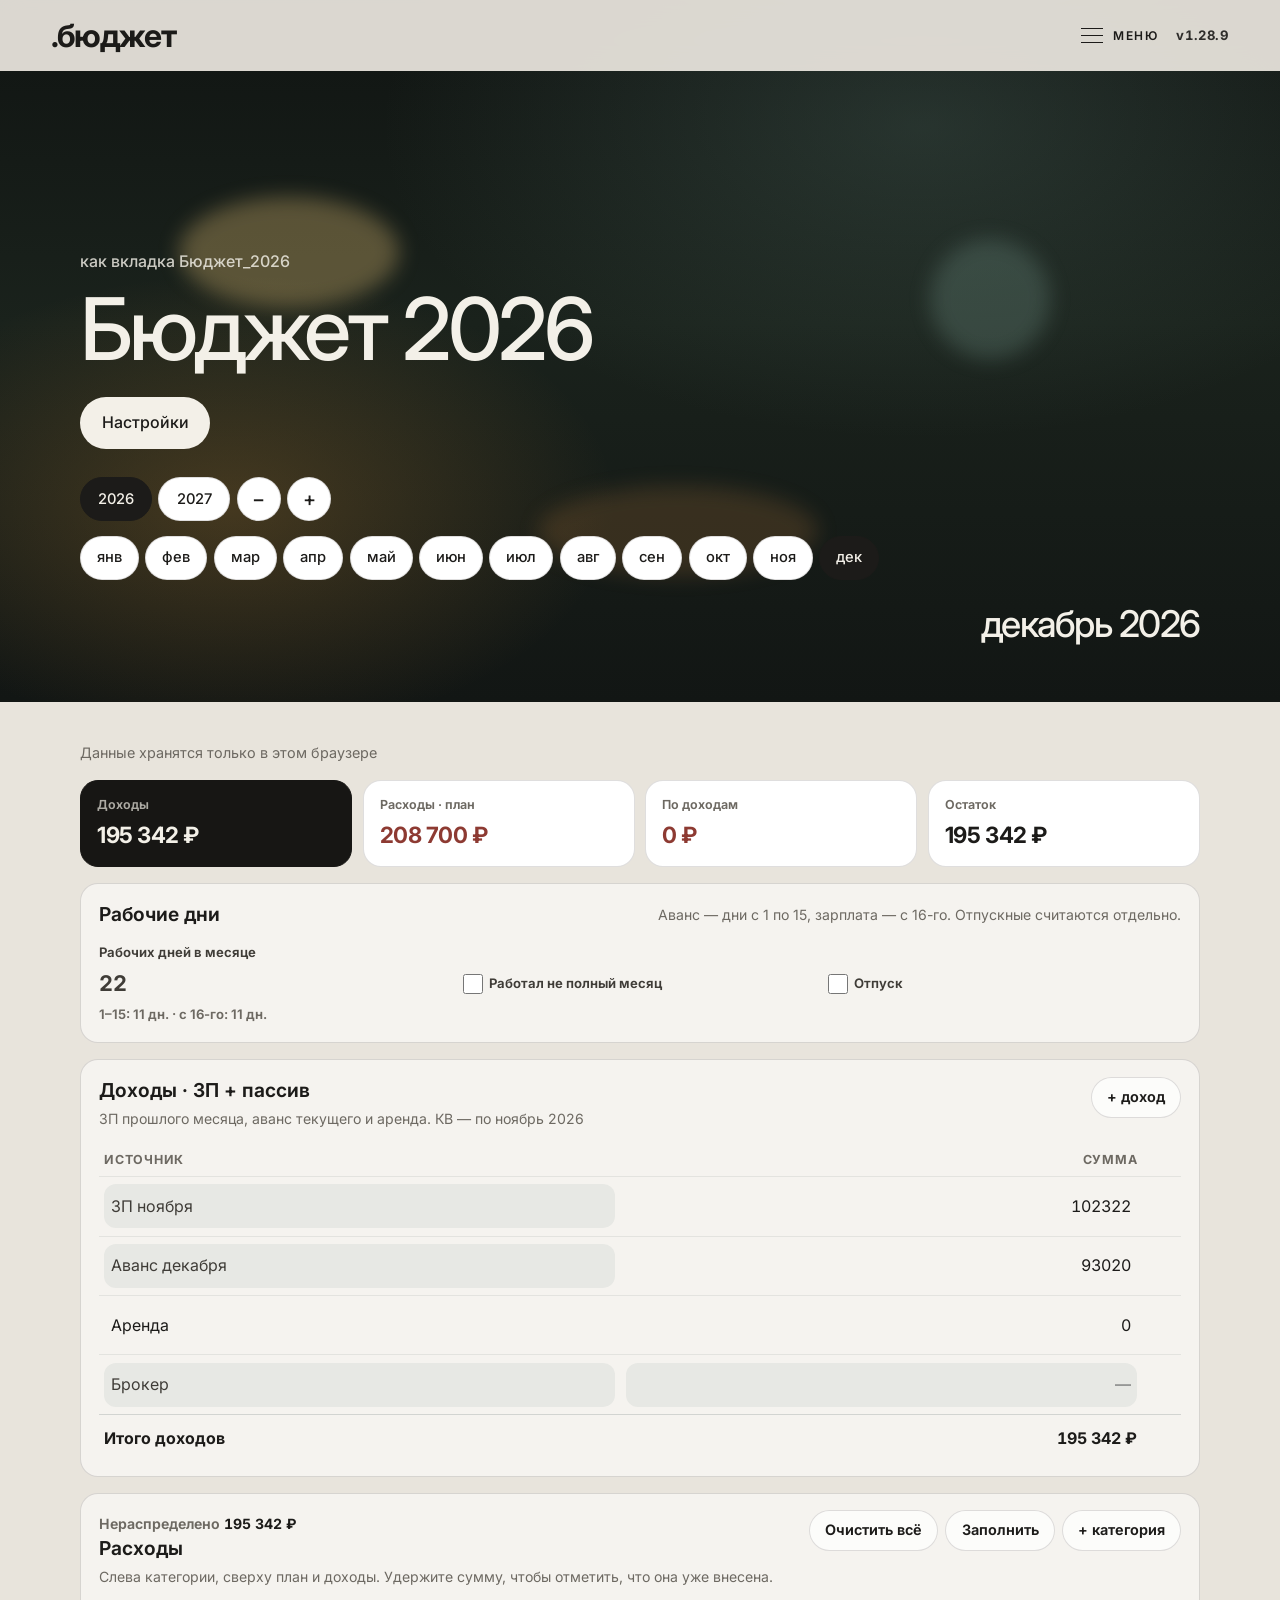
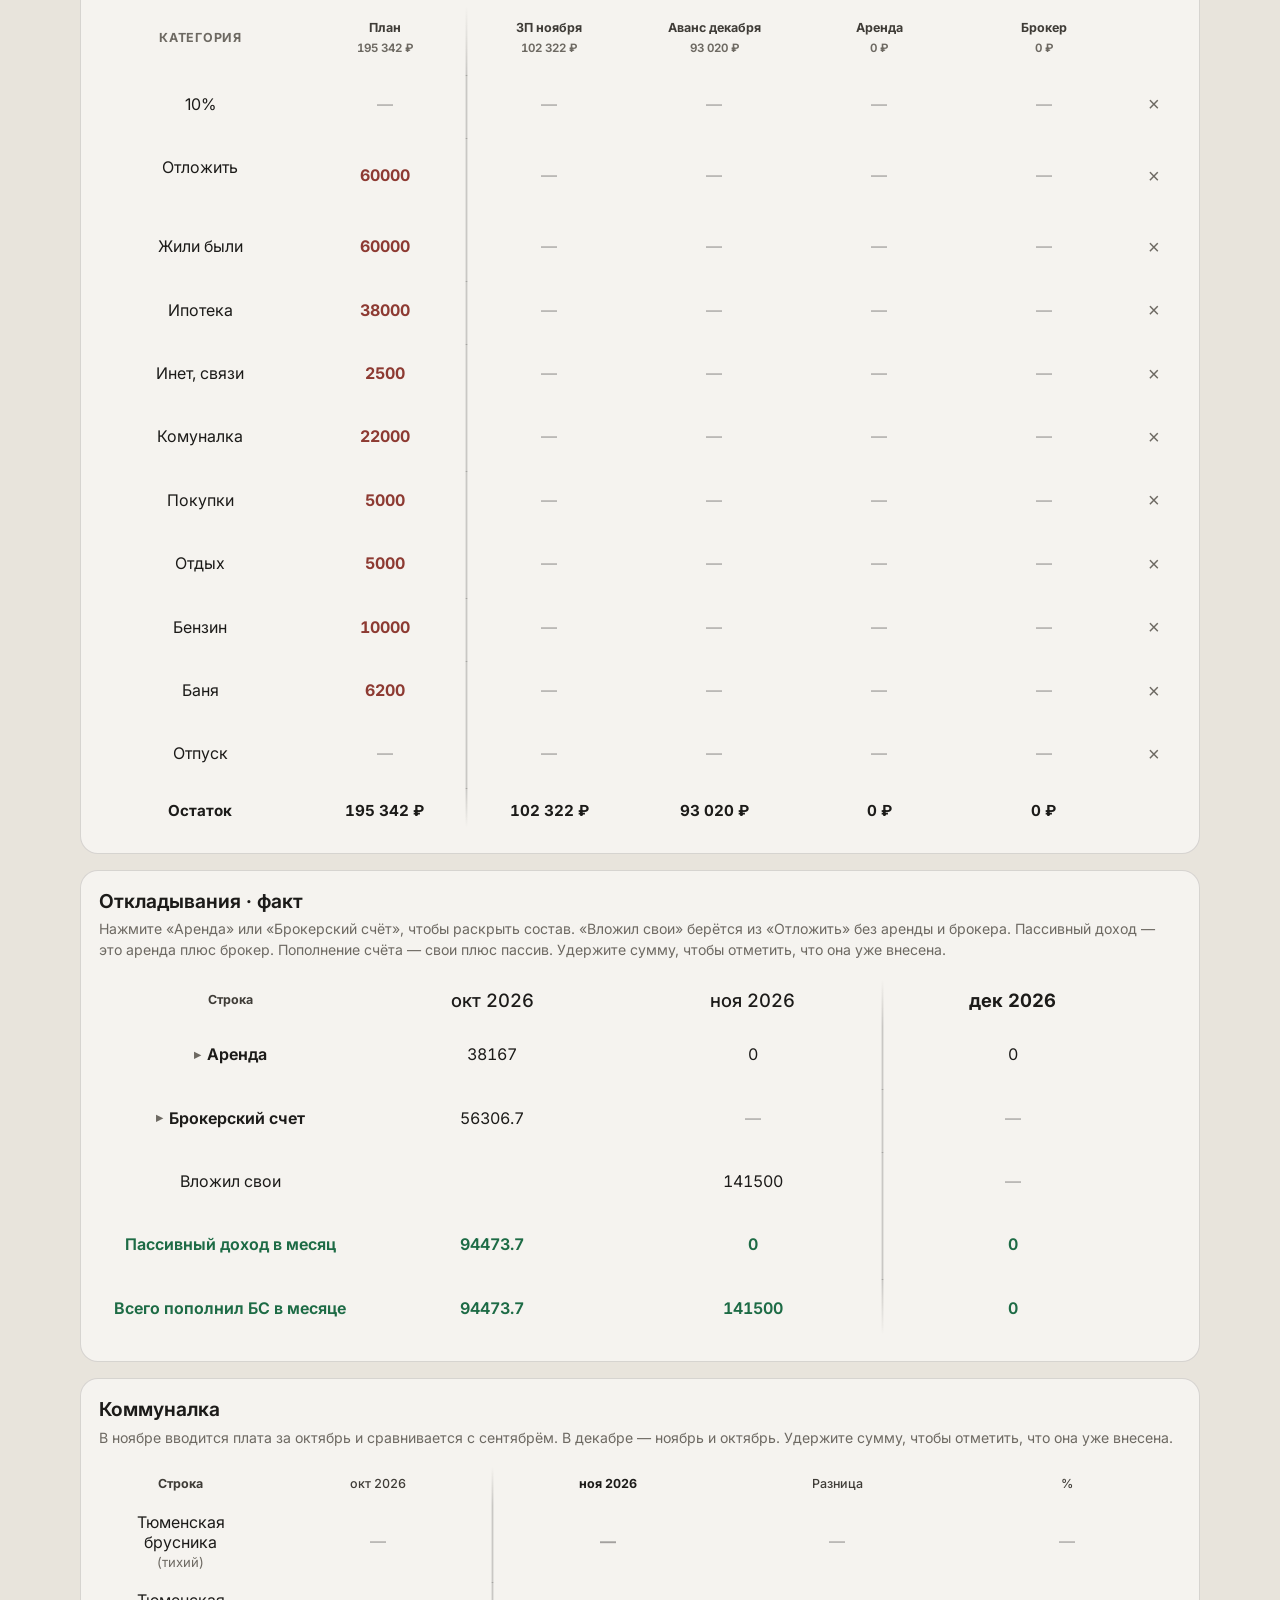
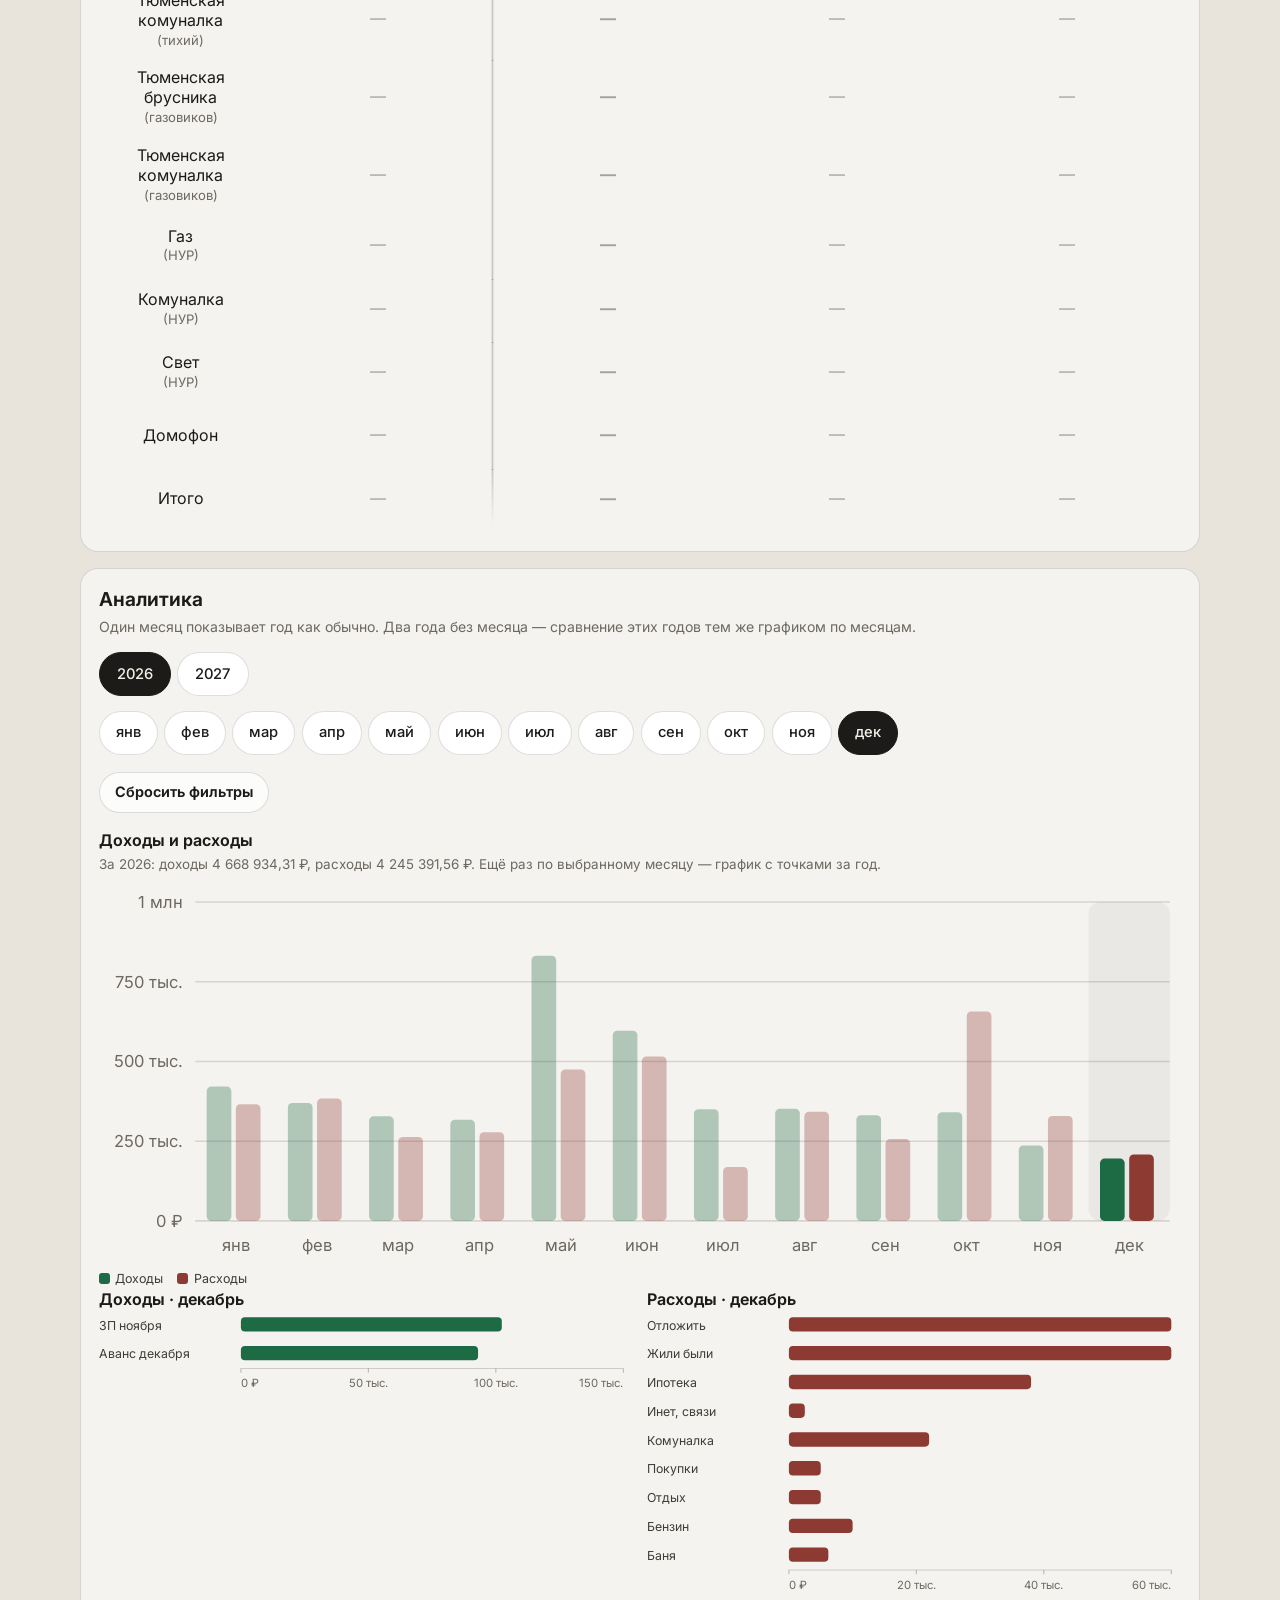
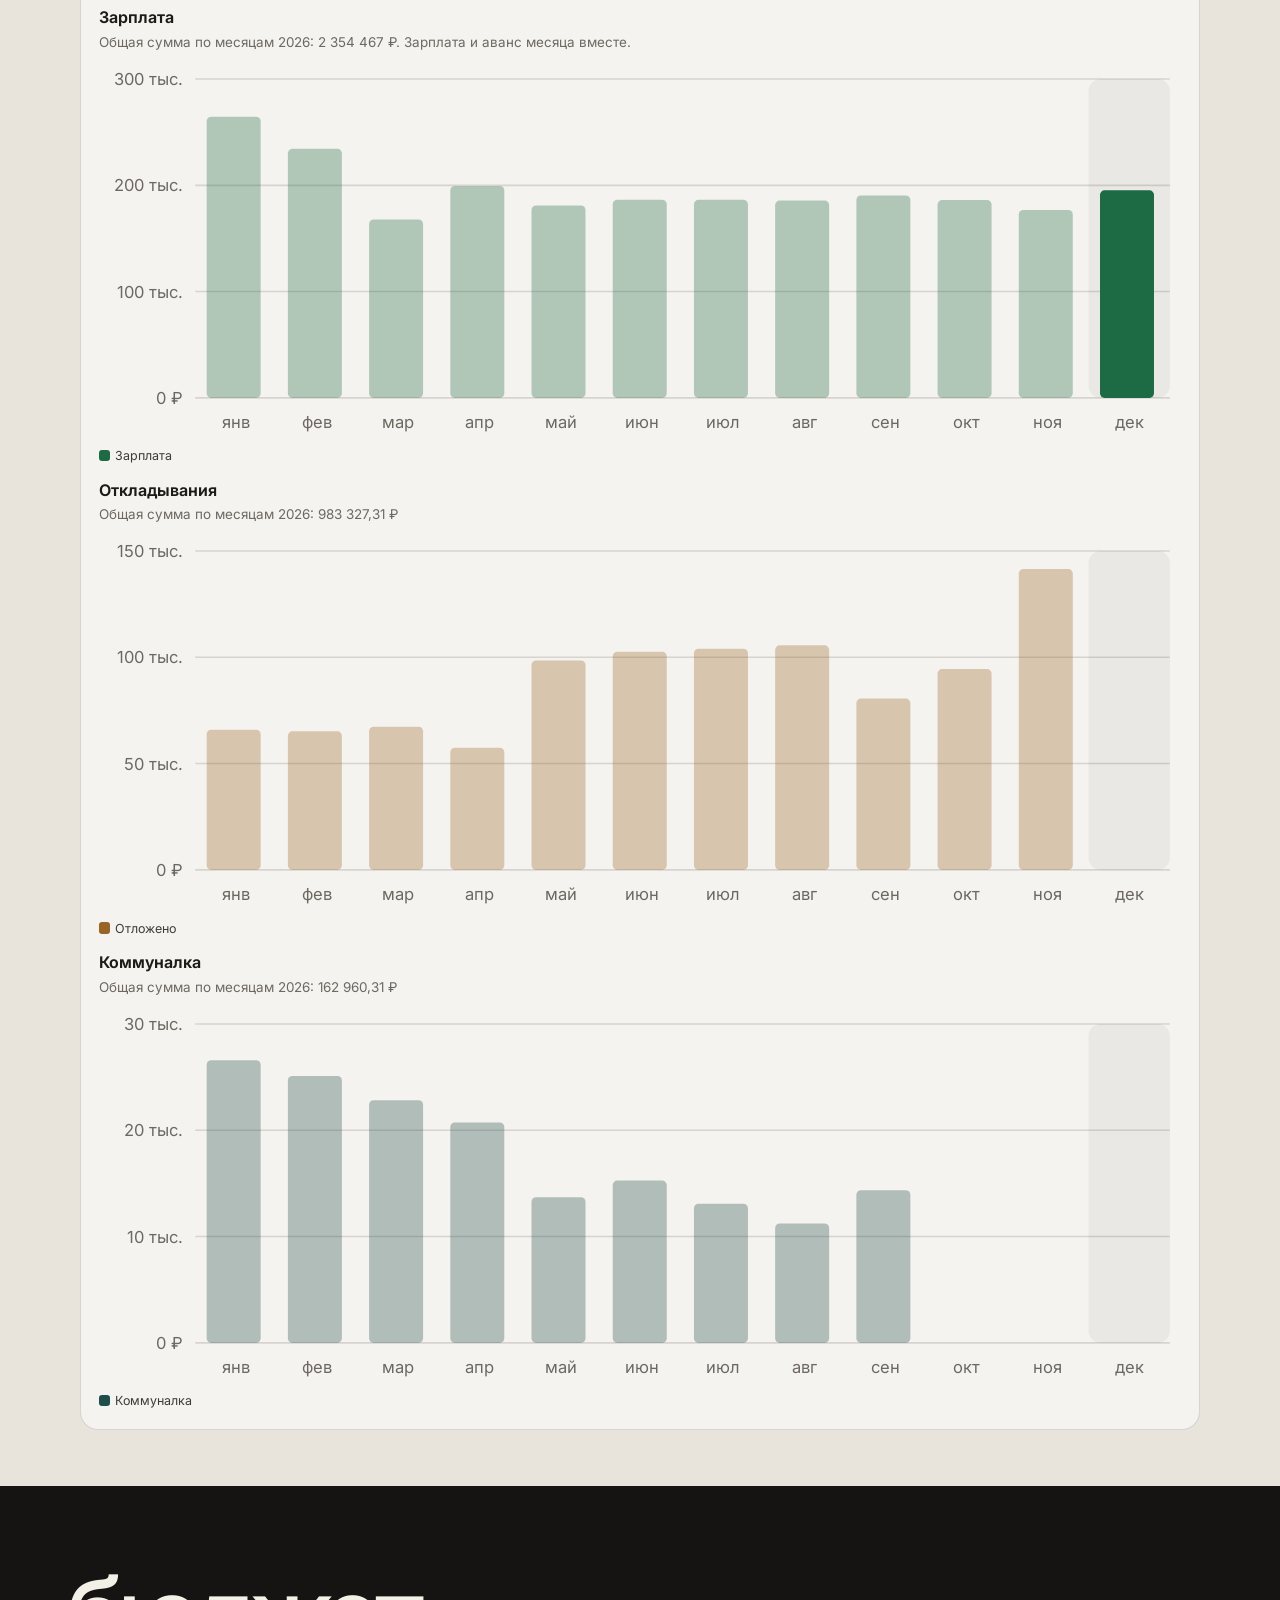
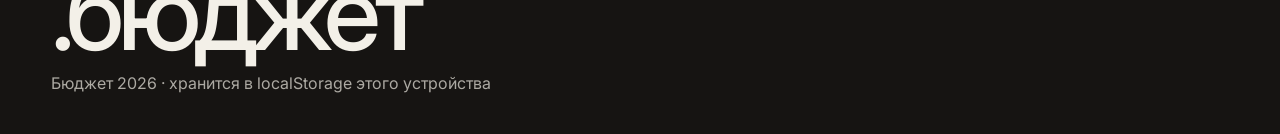
==== commit c90ee16c: "Keep the salary settings window tall enough to edit the salary. Co-authored-by: Cursor <cursoragent@" ====
--- a/index.html
+++ b/index.html
@@ -12,7 +12,7 @@
   <link rel="preconnect" href="https://fonts.googleapis.com" />
   <link rel="preconnect" href="https://fonts.gstatic.com" crossorigin />
   <link href="https://fonts.googleapis.com/css2?family=Inter:wght@400;500;600;700&family=Source+Serif+4:ital,wght@1,500;1,600&display=swap" rel="stylesheet" />
-  <link rel="stylesheet" href="styles.css?v=1.28.7" />
+  <link rel="stylesheet" href="styles.css?v=1.28.9" />
   <link rel="icon" href="data:image/svg+xml,%3Csvg xmlns='http://www.w3.org/2000/svg' viewBox='0 0 64 64'%3E%3Crect width='64' height='64' rx='14' fill='%231f4d4a'/%3E%3Cpath d='M14 40h36M18 40V22h10c7 0 7 9 0 9H18M36 40V26h8c5 0 5 7 0 7h-8' stroke='%23e9f4f1' stroke-width='3.5' fill='none' stroke-linecap='round'/%3E%3C/svg%3E" />
   <link rel="apple-touch-icon" href="apple-touch-icon.png" />
 </head>
@@ -25,7 +25,7 @@
         <span class="burger-icon"></span>
         <span class="burger-label">Меню</span>
       </label>
-      <p class="app-version" title="Версия программы">v1.28.7</p>
+      <p class="app-version" title="Версия программы">v1.28.9</p>
     </div>
   </header>
   <nav class="nav" aria-label="Действия">
@@ -310,8 +310,8 @@
     </div>
   </dialog>
 
-  <script src="calendar.js?v=1.28.7"></script>
-  <script src="salary.js?v=1.28.7"></script>
-  <script src="app.js?v=1.28.7"></script>
+  <script src="calendar.js?v=1.28.9"></script>
+  <script src="salary.js?v=1.28.9"></script>
+  <script src="app.js?v=1.28.9"></script>
 </body>
 </html>
--- a/styles.css
+++ b/styles.css
@@ -396,12 +396,14 @@
   padding: 0;
   border-radius: calc(var(--radius) + 6px);
   background: transparent;
-  max-width: min(560px, calc(100vw - 1.5rem));
-  max-height: min(92dvh, calc(100% - 1rem - var(--safe-top) - var(--safe-bottom)));
-  width: 100%;
+  width: min(560px, calc(100vw - 1.5rem));
+  max-width: calc(100vw - 1.5rem);
+  max-height: min(92dvh, calc(100dvh - 1rem - var(--safe-top) - var(--safe-bottom)));
+  height: fit-content;
   margin: auto;
   box-shadow: none;
   color: var(--ink);
+  overflow: auto;
   overscroll-behavior: contain;
 }
 
@@ -426,11 +428,11 @@
   background: linear-gradient(180deg, #f7fbfa 0%, #eef4f3 100%);
   border: 1px solid var(--line);
   box-shadow: 0 24px 60px rgba(16, 36, 40, 0.22);
-  display: grid;
-  grid-template-rows: auto minmax(0, 1fr) auto;
+  display: flex;
+  flex-direction: column;
   gap: 1rem;
-  max-height: inherit;
-  overflow: hidden;
+  min-height: min-content;
+  overflow: visible;
 }
 
 .settings-head {
@@ -472,11 +474,8 @@
 .settings-calc {
   display: grid;
   gap: 0.35rem;
-  min-height: 0;
-  max-height: none;
-  overflow: auto;
-  -webkit-overflow-scrolling: touch;
-  overscroll-behavior: contain;
+  min-height: min-content;
+  overflow: visible;
   padding-right: 0.15rem;
 }
 
@@ -1404,17 +1403,11 @@
   font-size: 0.8rem;
 }
 
-.savings-table tr.is-fold.is-open td {
-  border-bottom: 1px solid rgba(106, 86, 68, 0.45);
-}
-
-.savings-table tr.savings-detail td {
-  border-bottom: 1px solid rgba(106, 86, 68, 0.28);
-  background: rgba(154, 122, 78, 0.05);
-}
-
-.savings-table tr.is-group-end td {
-  border-bottom: 1px solid rgba(28, 27, 25, 0.42);
+.savings-panel .data-table tbody tr.savings-rule td {
+  height: 1px;
+  padding: 0;
+  border: 0;
+  background: linear-gradient(90deg, transparent, rgba(106, 86, 68, 0.55) 12%, rgba(106, 86, 68, 0.55) 88%, transparent);
 }
 
 .savings-detail .savings-detail-label,
@@ -1750,16 +1743,22 @@
     margin: 0;
     margin-top: auto;
     border-radius: 18px 18px 0 0;
-    max-height: min(94dvh, calc(100% - var(--safe-top)));
-  }
-
-  .settings-dialog[open],
+    max-height: min(94dvh, calc(100dvh - var(--safe-top)));
+  }
+
+  .settings-dialog[open] {
+    display: block;
+    height: fit-content;
+    max-height: min(94dvh, calc(100dvh - var(--safe-top)));
+    overflow: auto;
+  }
+
   .rent-dialog[open] {
     display: flex;
     flex-direction: column;
     justify-content: flex-end;
-    height: 100%;
-    max-height: 100%;
+    height: fit-content;
+    max-height: min(94dvh, calc(100dvh - var(--safe-top)));
   }
 
   .settings-sheet {
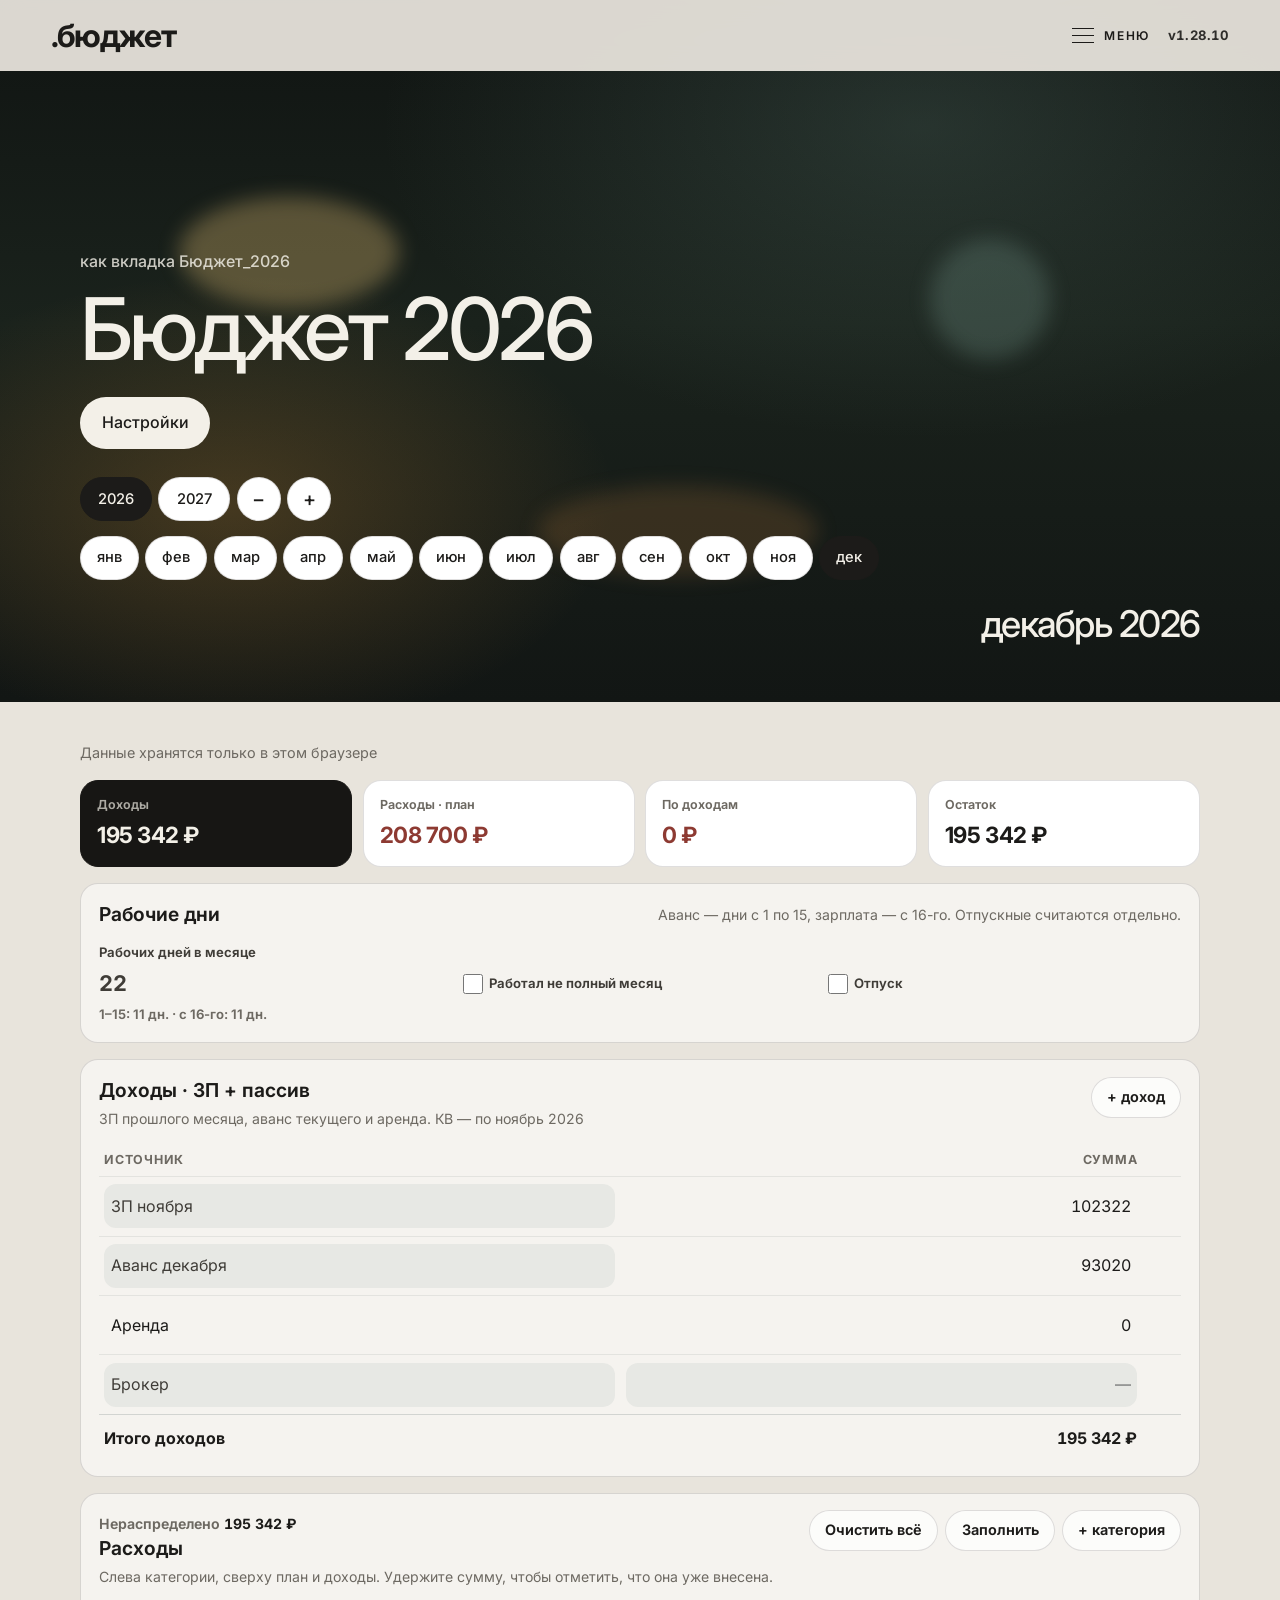
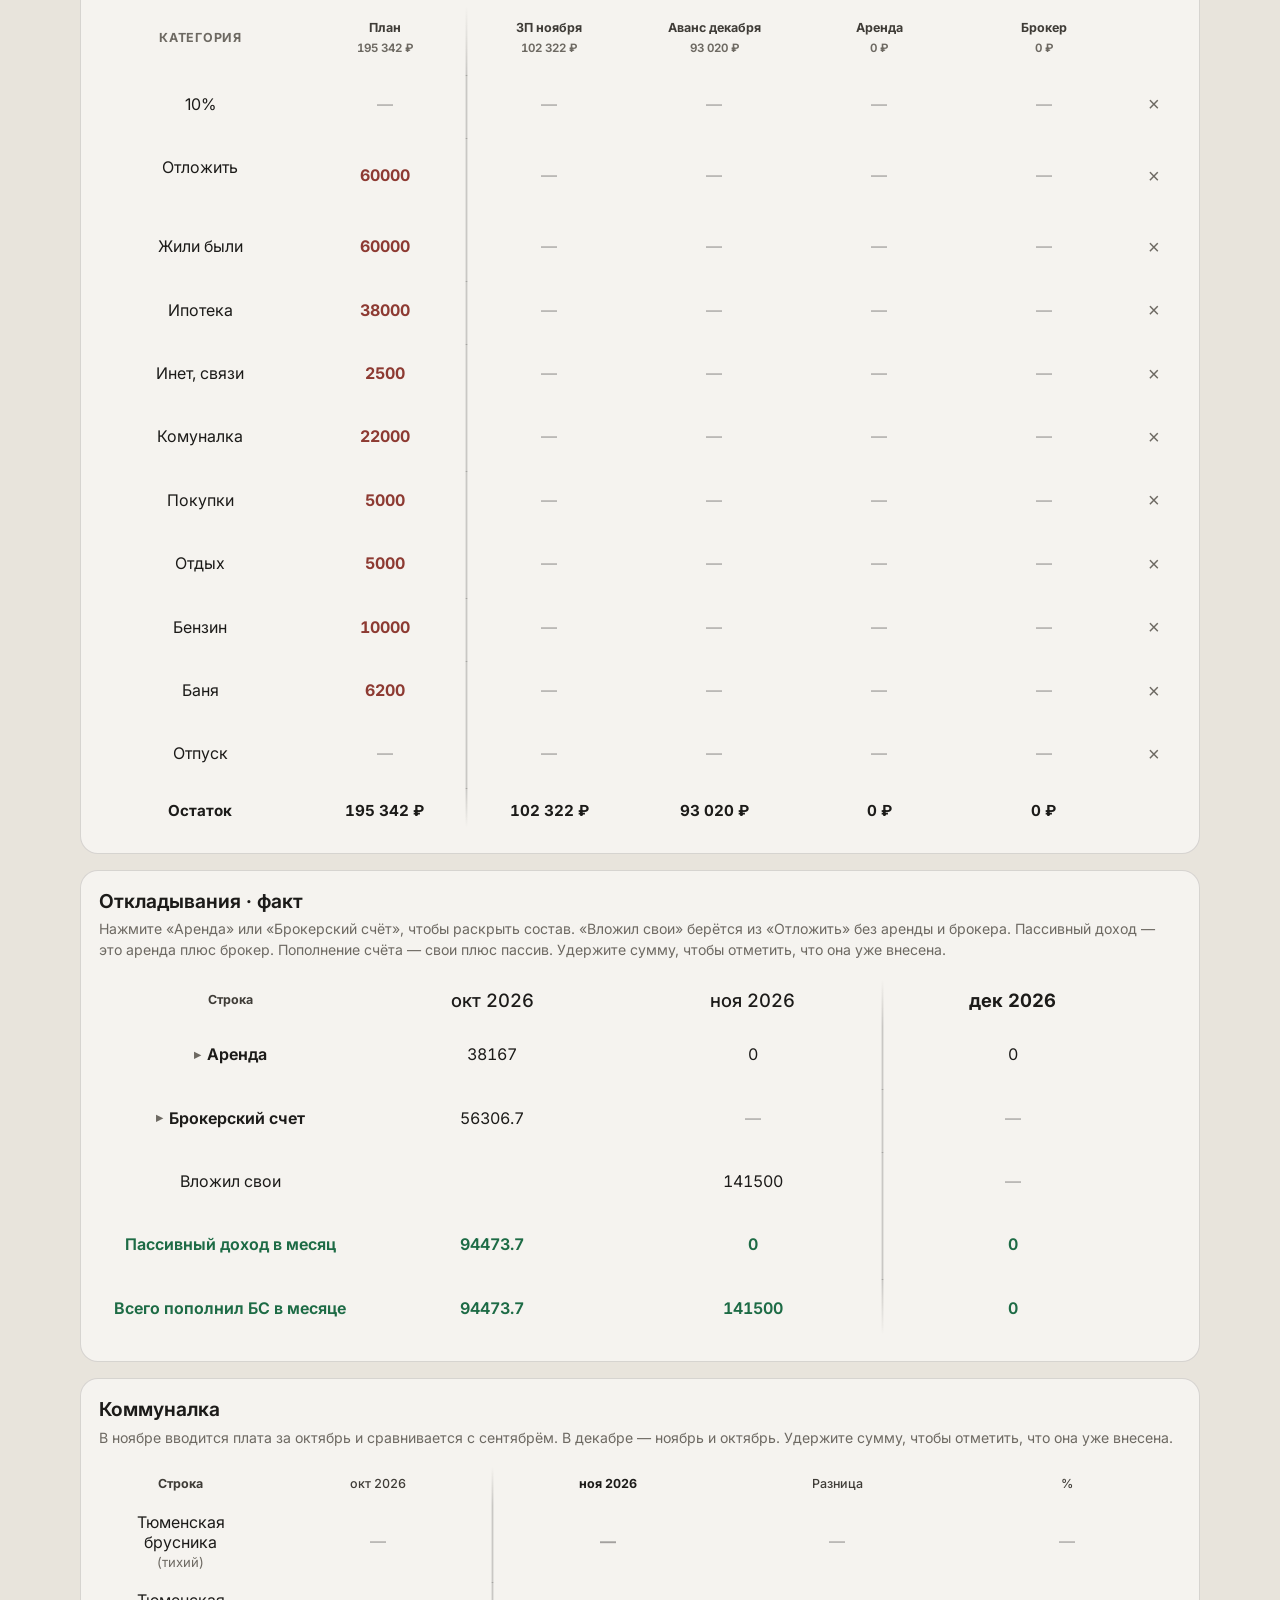
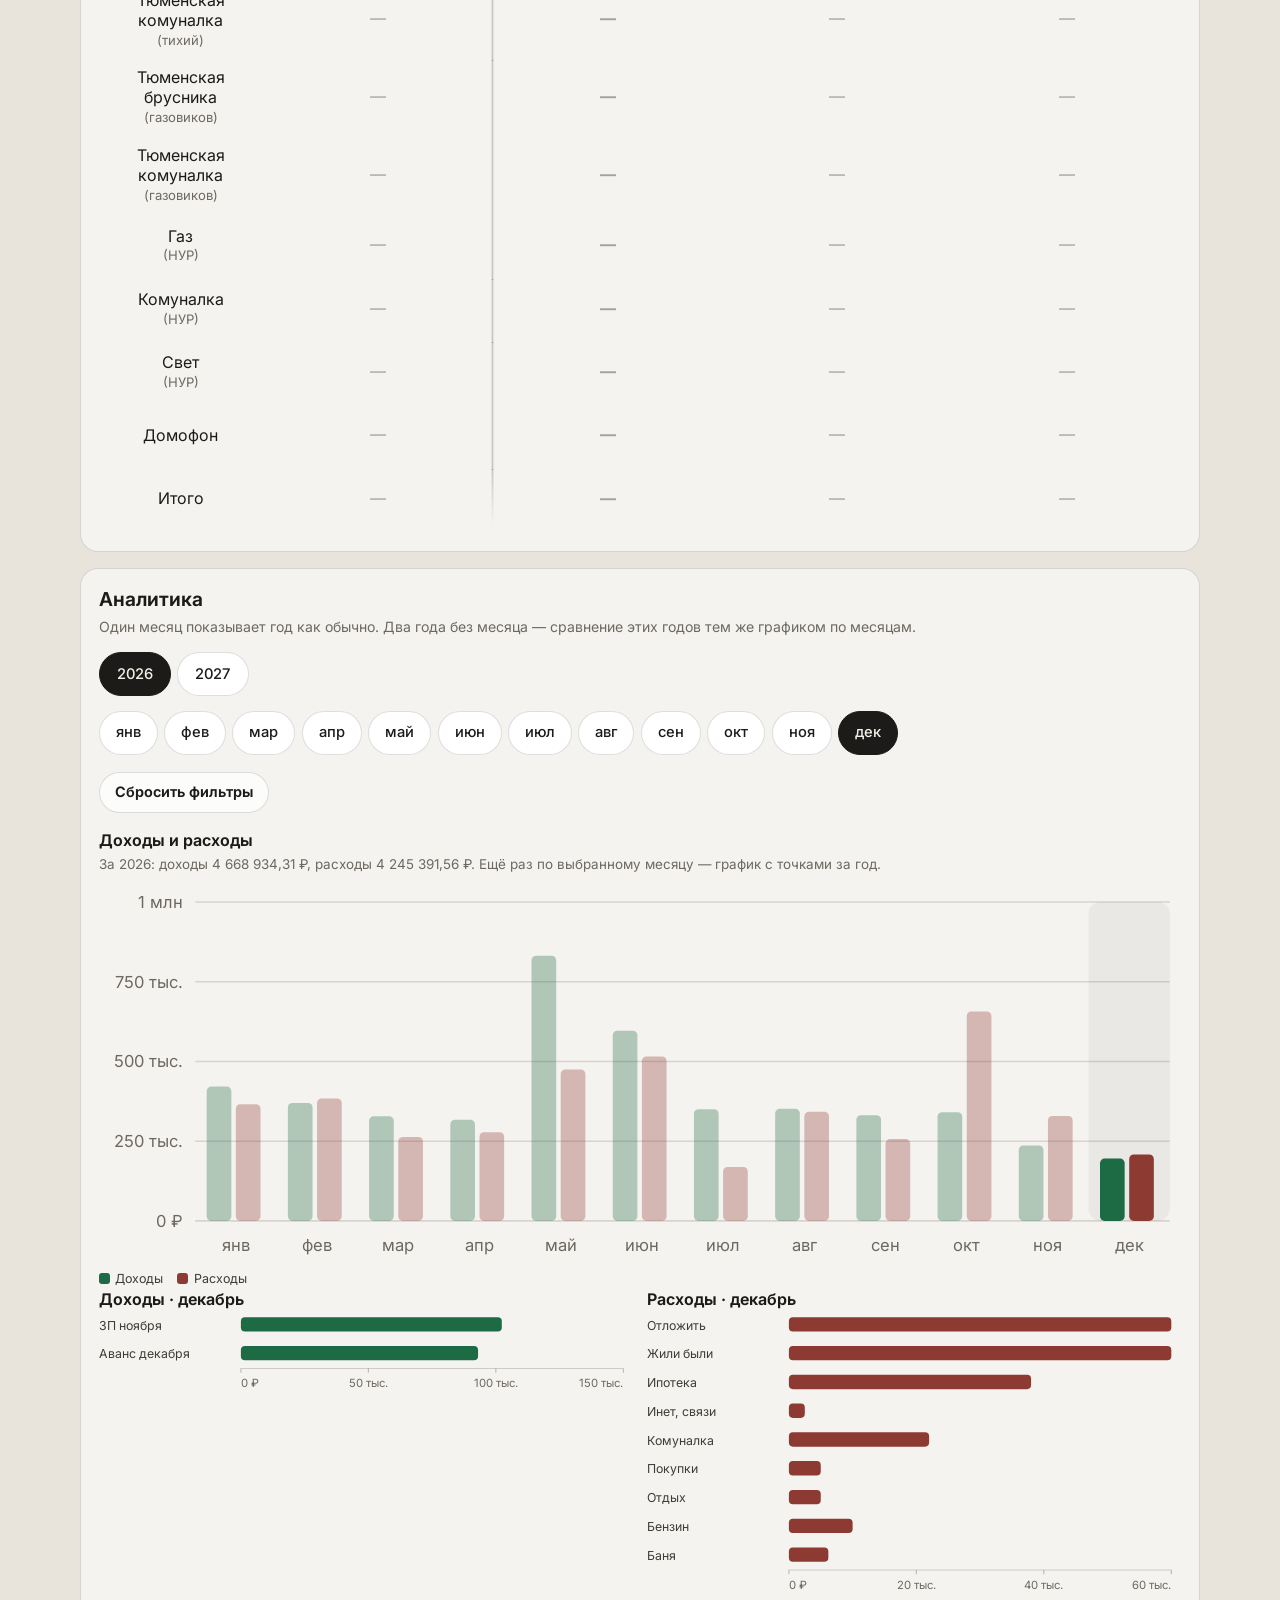
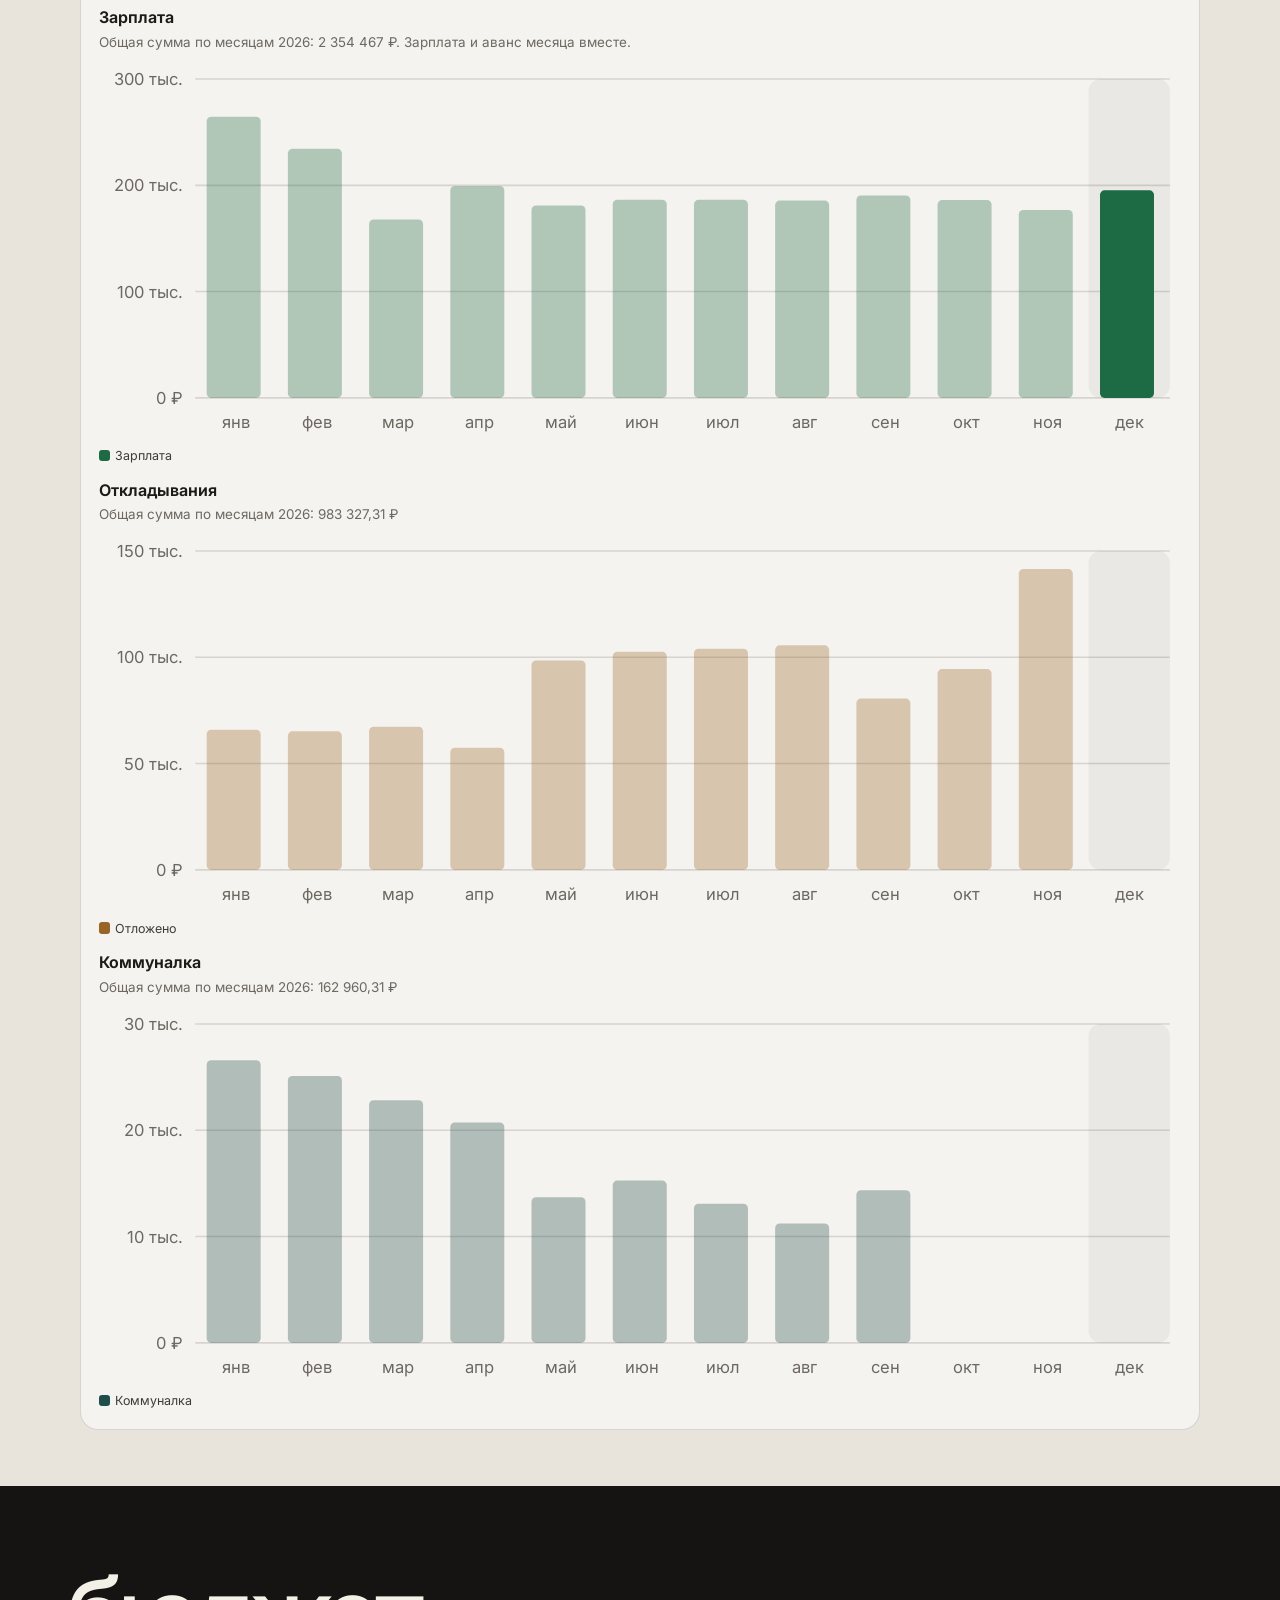
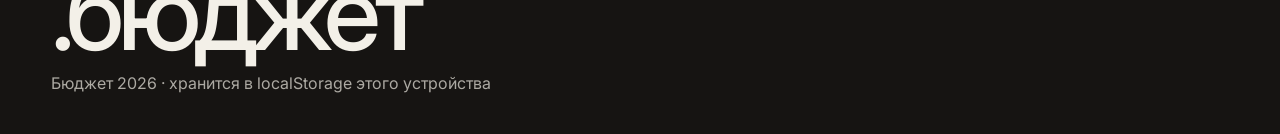
==== commit c2690972: "Match the savings section lines to the soft vertical stroke. Co-authored-by: Cursor <cursoragent@cur" ====
--- a/index.html
+++ b/index.html
@@ -12,7 +12,7 @@
   <link rel="preconnect" href="https://fonts.googleapis.com" />
   <link rel="preconnect" href="https://fonts.gstatic.com" crossorigin />
   <link href="https://fonts.googleapis.com/css2?family=Inter:wght@400;500;600;700&family=Source+Serif+4:ital,wght@1,500;1,600&display=swap" rel="stylesheet" />
-  <link rel="stylesheet" href="styles.css?v=1.28.9" />
+  <link rel="stylesheet" href="styles.css?v=1.28.10" />
   <link rel="icon" href="data:image/svg+xml,%3Csvg xmlns='http://www.w3.org/2000/svg' viewBox='0 0 64 64'%3E%3Crect width='64' height='64' rx='14' fill='%231f4d4a'/%3E%3Cpath d='M14 40h36M18 40V22h10c7 0 7 9 0 9H18M36 40V26h8c5 0 5 7 0 7h-8' stroke='%23e9f4f1' stroke-width='3.5' fill='none' stroke-linecap='round'/%3E%3C/svg%3E" />
   <link rel="apple-touch-icon" href="apple-touch-icon.png" />
 </head>
@@ -25,7 +25,7 @@
         <span class="burger-icon"></span>
         <span class="burger-label">Меню</span>
       </label>
-      <p class="app-version" title="Версия программы">v1.28.9</p>
+      <p class="app-version" title="Версия программы">v1.28.10</p>
     </div>
   </header>
   <nav class="nav" aria-label="Действия">
@@ -310,8 +310,8 @@
     </div>
   </dialog>
 
-  <script src="calendar.js?v=1.28.9"></script>
-  <script src="salary.js?v=1.28.9"></script>
-  <script src="app.js?v=1.28.9"></script>
+  <script src="calendar.js?v=1.28.10"></script>
+  <script src="salary.js?v=1.28.10"></script>
+  <script src="app.js?v=1.28.10"></script>
 </body>
 </html>
--- a/styles.css
+++ b/styles.css
@@ -1404,10 +1404,12 @@
 }
 
 .savings-panel .data-table tbody tr.savings-rule td {
-  height: 1px;
+  height: 3px;
   padding: 0;
   border: 0;
-  background: linear-gradient(90deg, transparent, rgba(106, 86, 68, 0.55) 12%, rgba(106, 86, 68, 0.55) 88%, transparent);
+  background: linear-gradient(to right, transparent, rgba(28, 27, 25, 0.2) 8%, rgba(28, 27, 25, 0.2) 92%, transparent);
+  -webkit-mask-image: linear-gradient(to bottom, transparent, #000 42%, #000 58%, transparent);
+  mask-image: linear-gradient(to bottom, transparent, #000 42%, #000 58%, transparent);
 }
 
 .savings-detail .savings-detail-label,
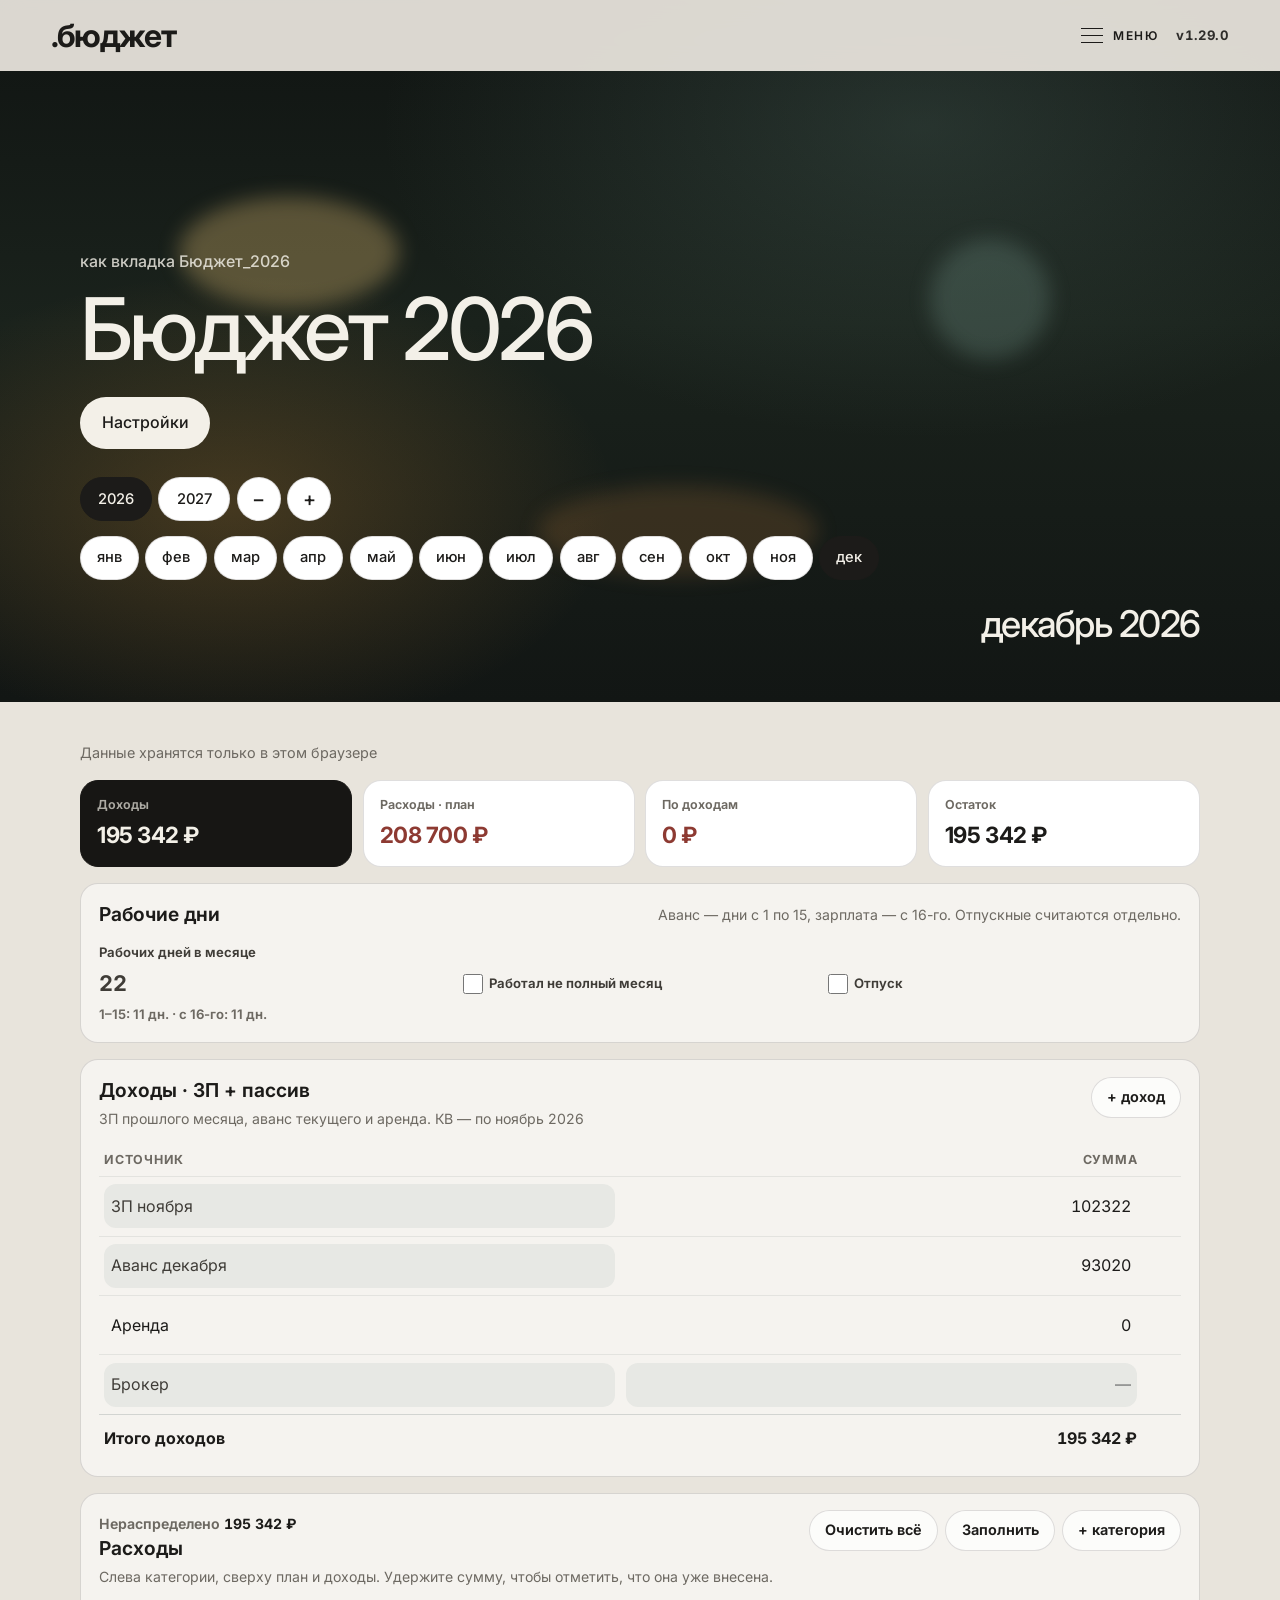
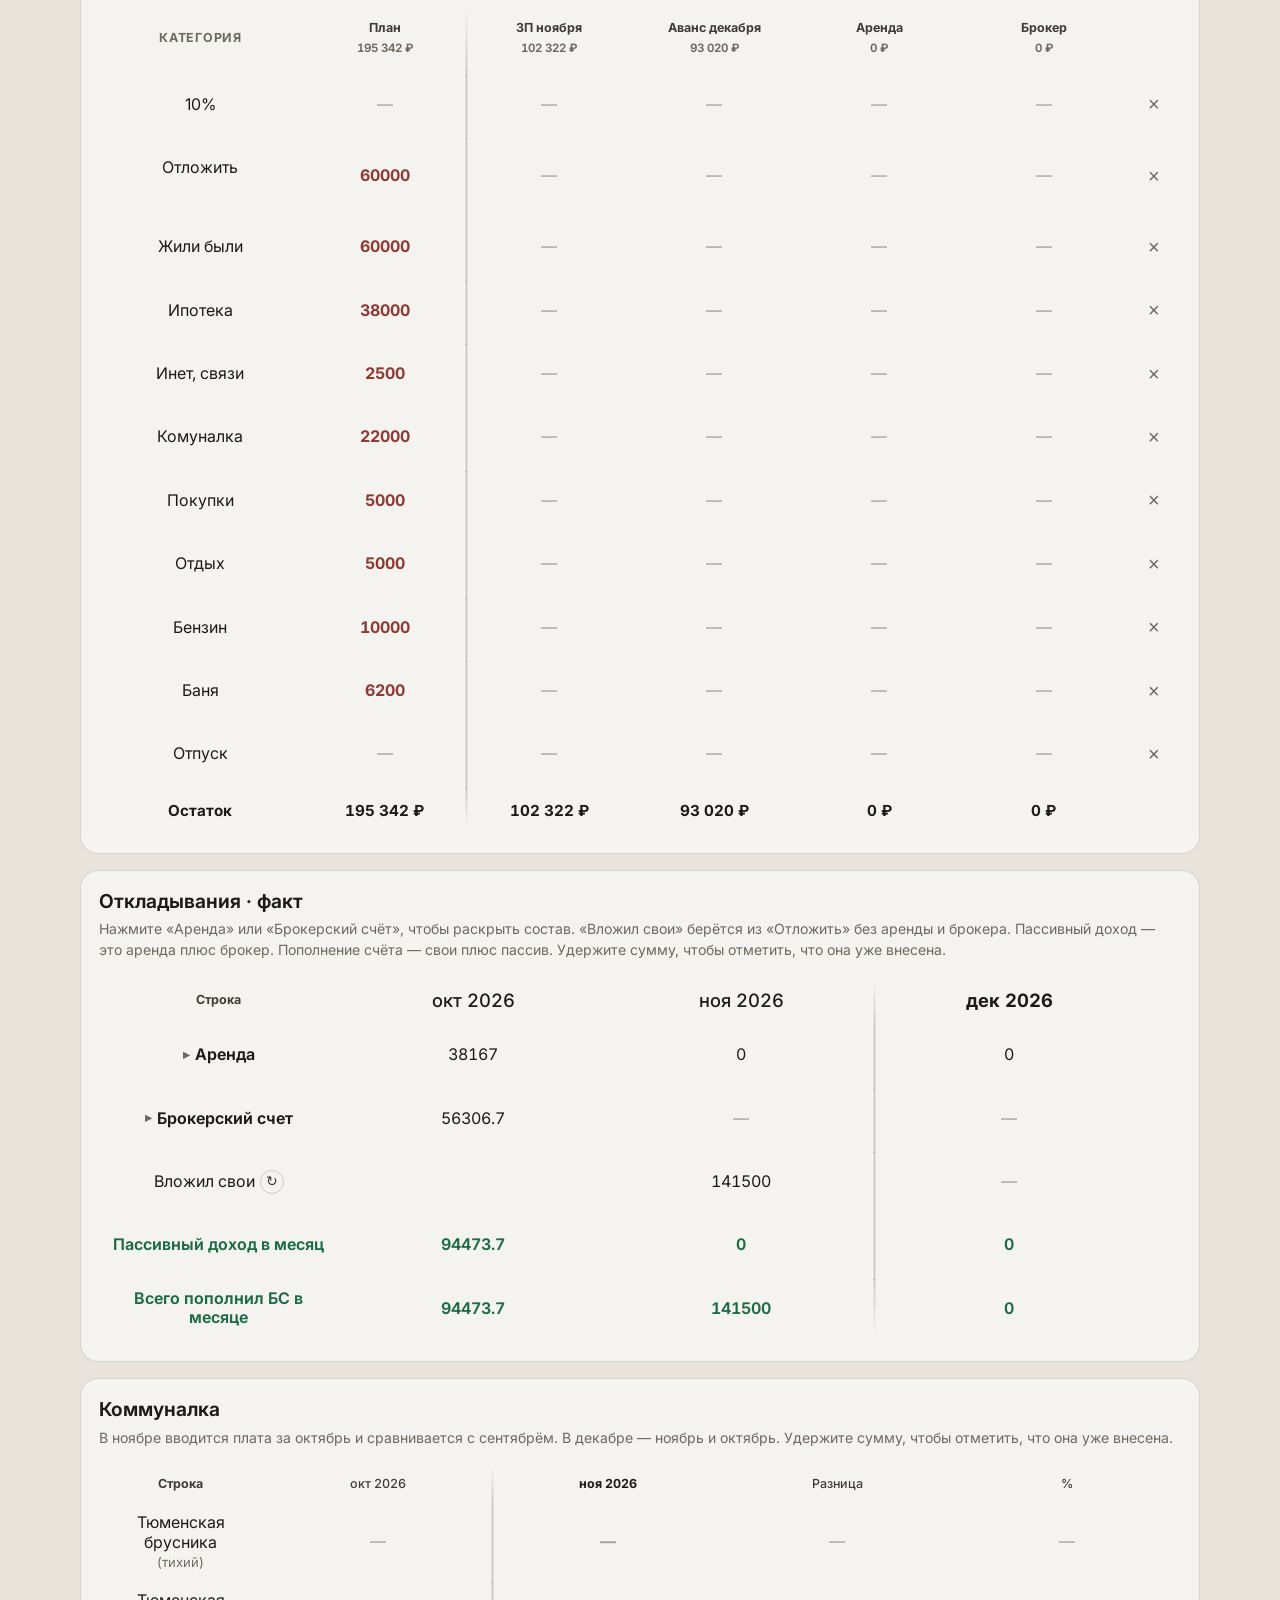
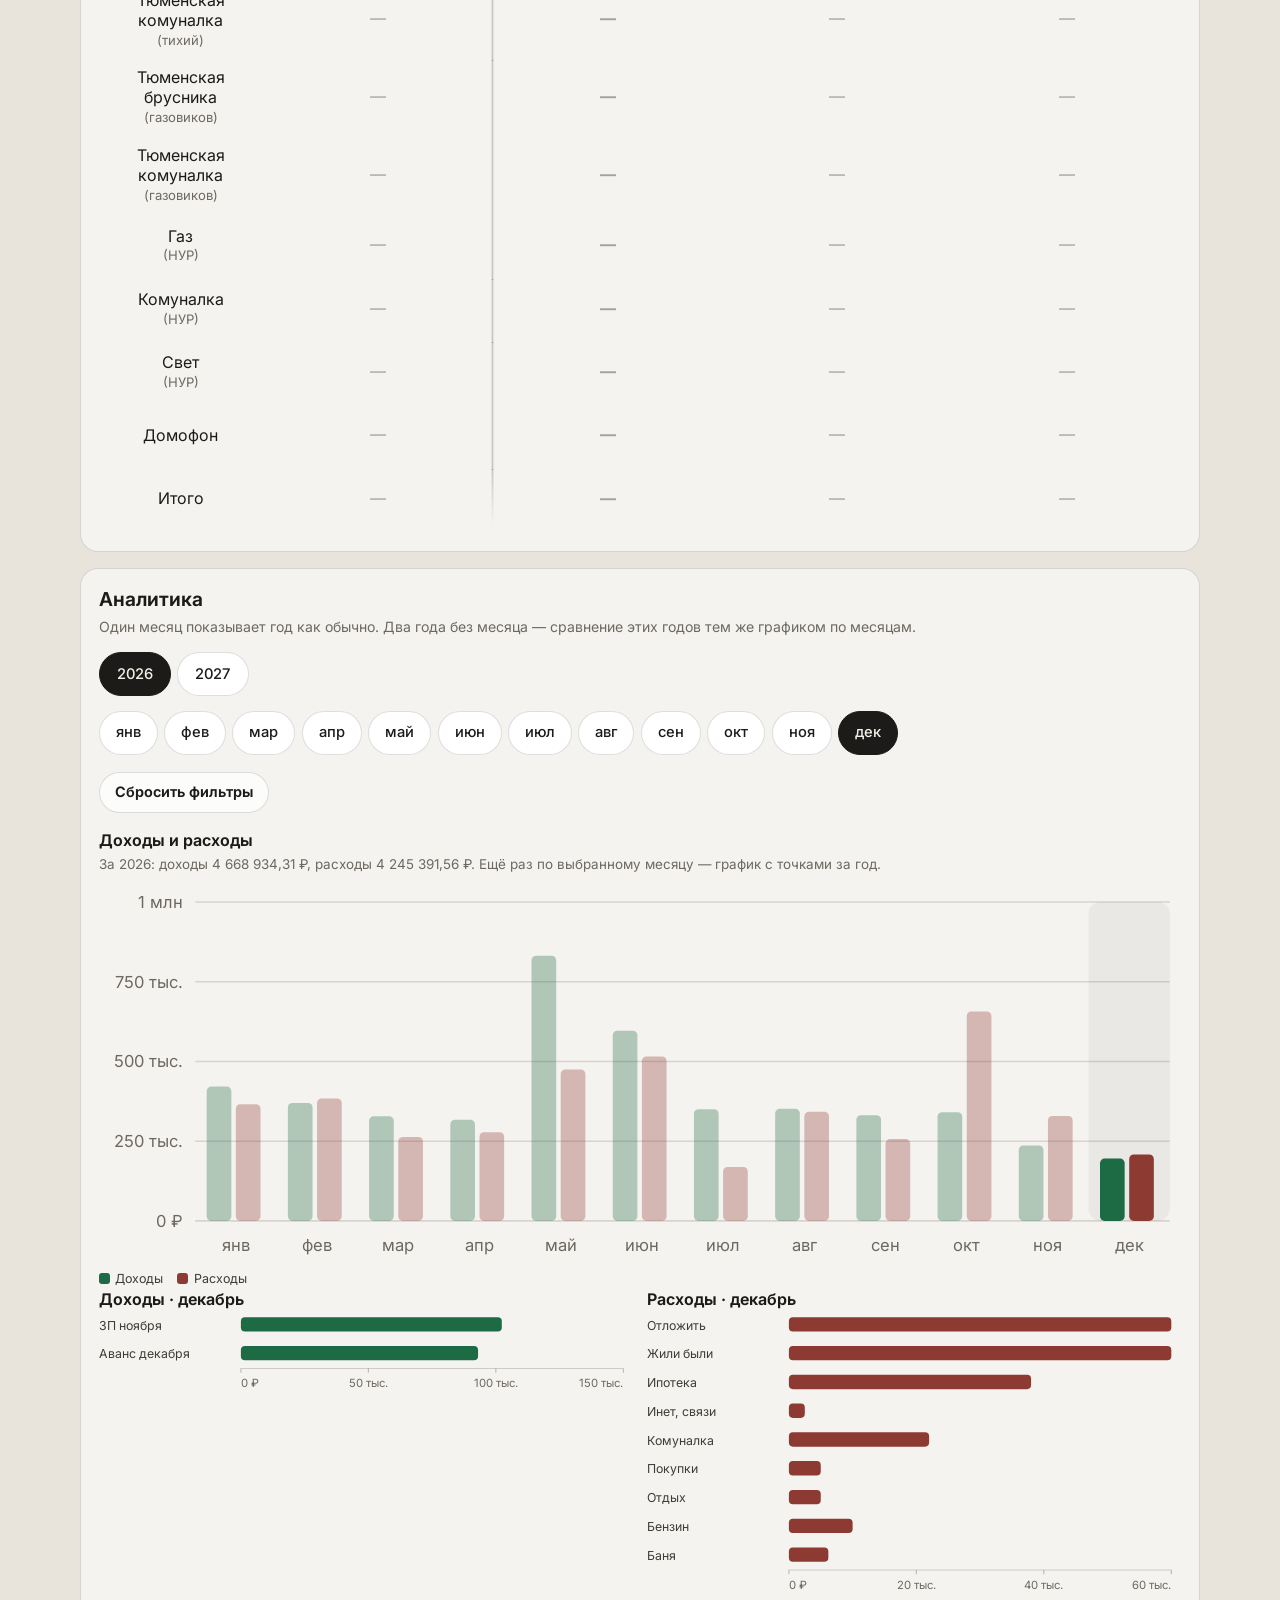
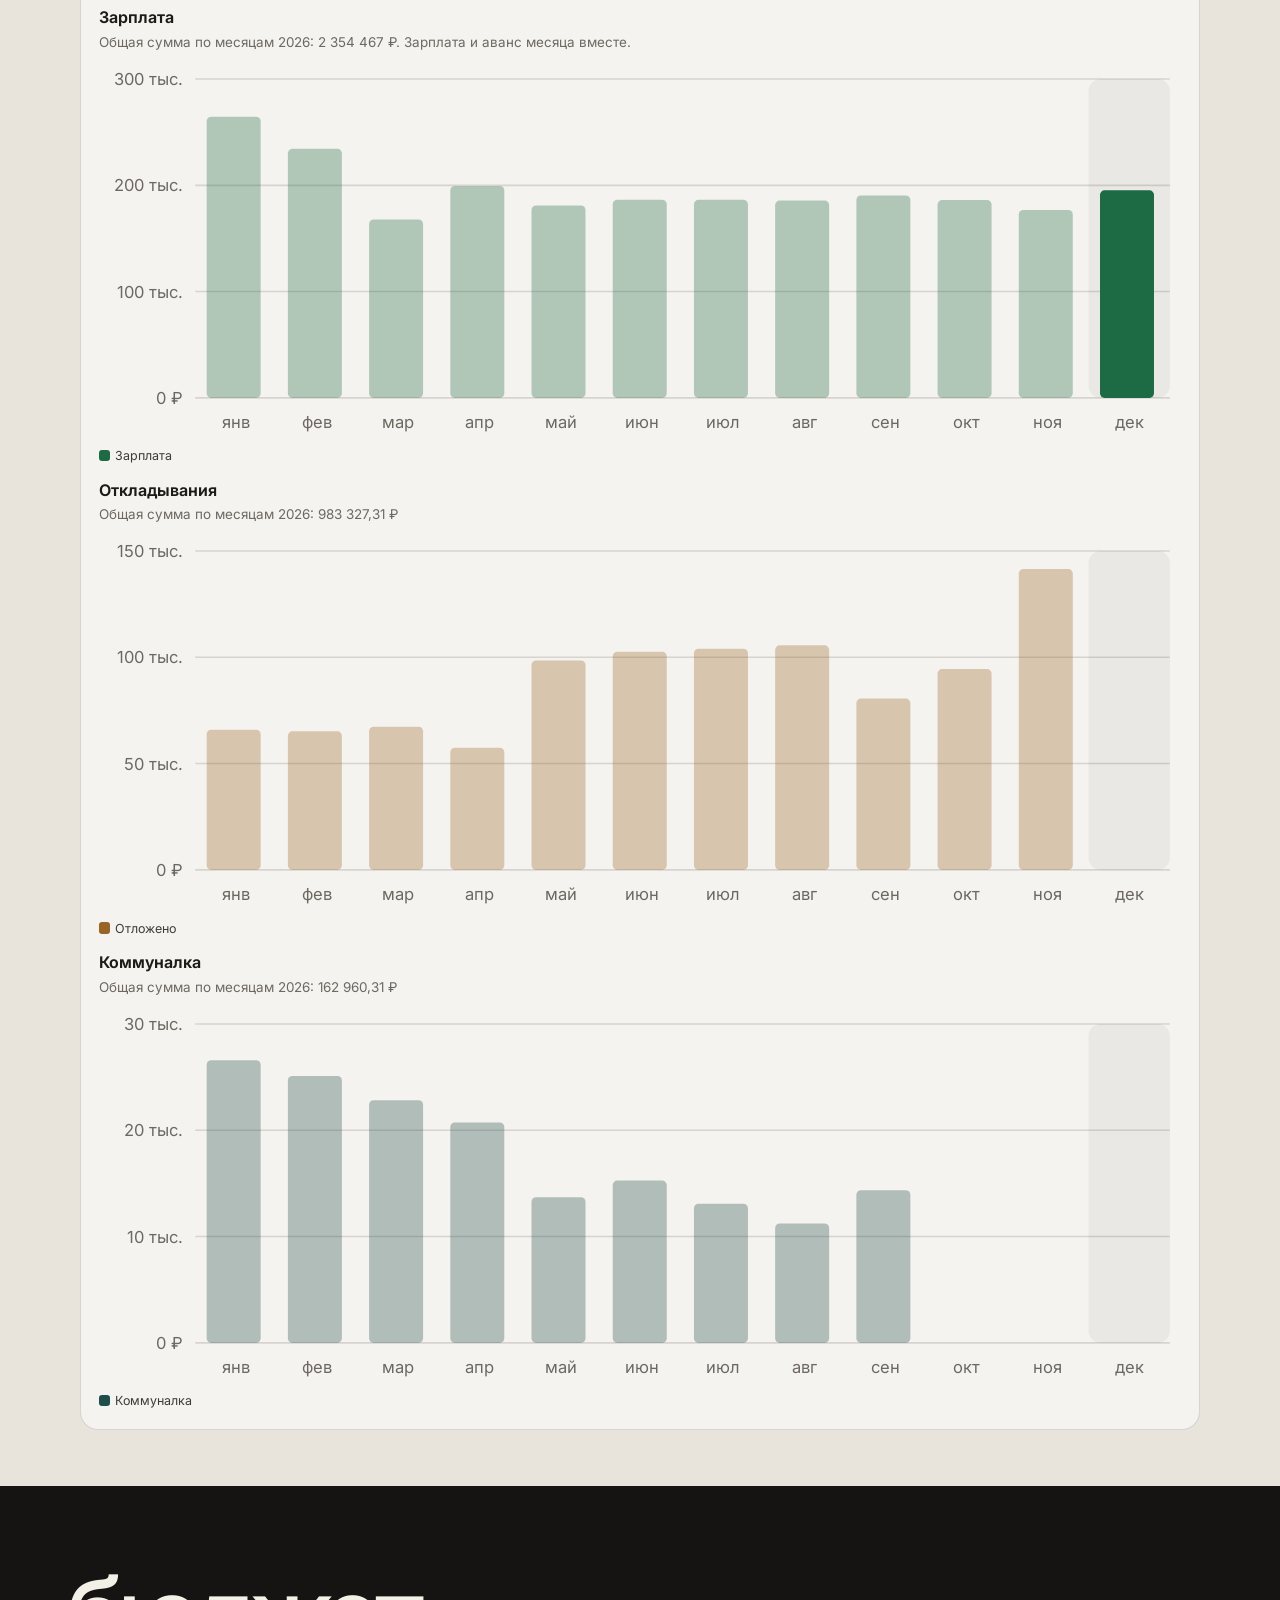
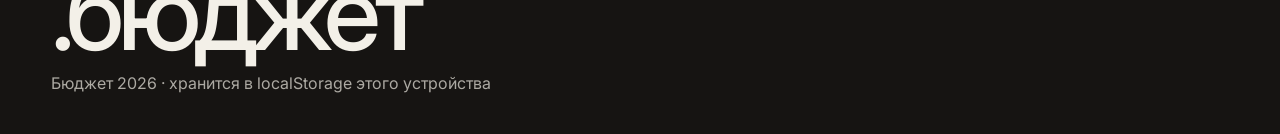
==== commit f8afff19: "Add a button to recalculate own savings from set-aside. Co-authored-by: Cursor <cursoragent@cursor.c" ====
--- a/index.html
+++ b/index.html
@@ -12,7 +12,7 @@
   <link rel="preconnect" href="https://fonts.googleapis.com" />
   <link rel="preconnect" href="https://fonts.gstatic.com" crossorigin />
   <link href="https://fonts.googleapis.com/css2?family=Inter:wght@400;500;600;700&family=Source+Serif+4:ital,wght@1,500;1,600&display=swap" rel="stylesheet" />
-  <link rel="stylesheet" href="styles.css?v=1.28.10" />
+  <link rel="stylesheet" href="styles.css?v=1.29.0" />
   <link rel="icon" href="data:image/svg+xml,%3Csvg xmlns='http://www.w3.org/2000/svg' viewBox='0 0 64 64'%3E%3Crect width='64' height='64' rx='14' fill='%231f4d4a'/%3E%3Cpath d='M14 40h36M18 40V22h10c7 0 7 9 0 9H18M36 40V26h8c5 0 5 7 0 7h-8' stroke='%23e9f4f1' stroke-width='3.5' fill='none' stroke-linecap='round'/%3E%3C/svg%3E" />
   <link rel="apple-touch-icon" href="apple-touch-icon.png" />
 </head>
@@ -25,7 +25,7 @@
         <span class="burger-icon"></span>
         <span class="burger-label">Меню</span>
       </label>
-      <p class="app-version" title="Версия программы">v1.28.10</p>
+      <p class="app-version" title="Версия программы">v1.29.0</p>
     </div>
   </header>
   <nav class="nav" aria-label="Действия">
@@ -310,8 +310,8 @@
     </div>
   </dialog>
 
-  <script src="calendar.js?v=1.28.10"></script>
-  <script src="salary.js?v=1.28.10"></script>
-  <script src="app.js?v=1.28.10"></script>
+  <script src="calendar.js?v=1.29.0"></script>
+  <script src="salary.js?v=1.29.0"></script>
+  <script src="app.js?v=1.29.0"></script>
 </body>
 </html>
--- a/styles.css
+++ b/styles.css
@@ -1382,6 +1382,35 @@
   line-height: 1.2;
 }
 
+.savings-own {
+  display: flex;
+  align-items: center;
+  justify-content: center;
+  gap: 0.35rem;
+}
+
+.savings-own .savings-label {
+  display: inline;
+  width: auto;
+}
+
+.savings-recalc {
+  width: 1.5rem;
+  height: 1.5rem;
+  border: 1px solid rgba(28, 27, 25, 0.18);
+  border-radius: 999px;
+  background: transparent;
+  color: var(--ink-soft);
+  font-size: 0.85rem;
+  line-height: 1;
+  padding: 0;
+  cursor: pointer;
+}
+
+.savings-recalc:hover {
+  background: rgba(28, 27, 25, 0.06);
+}
+
 .savings-fold {
   display: flex;
   align-items: center;
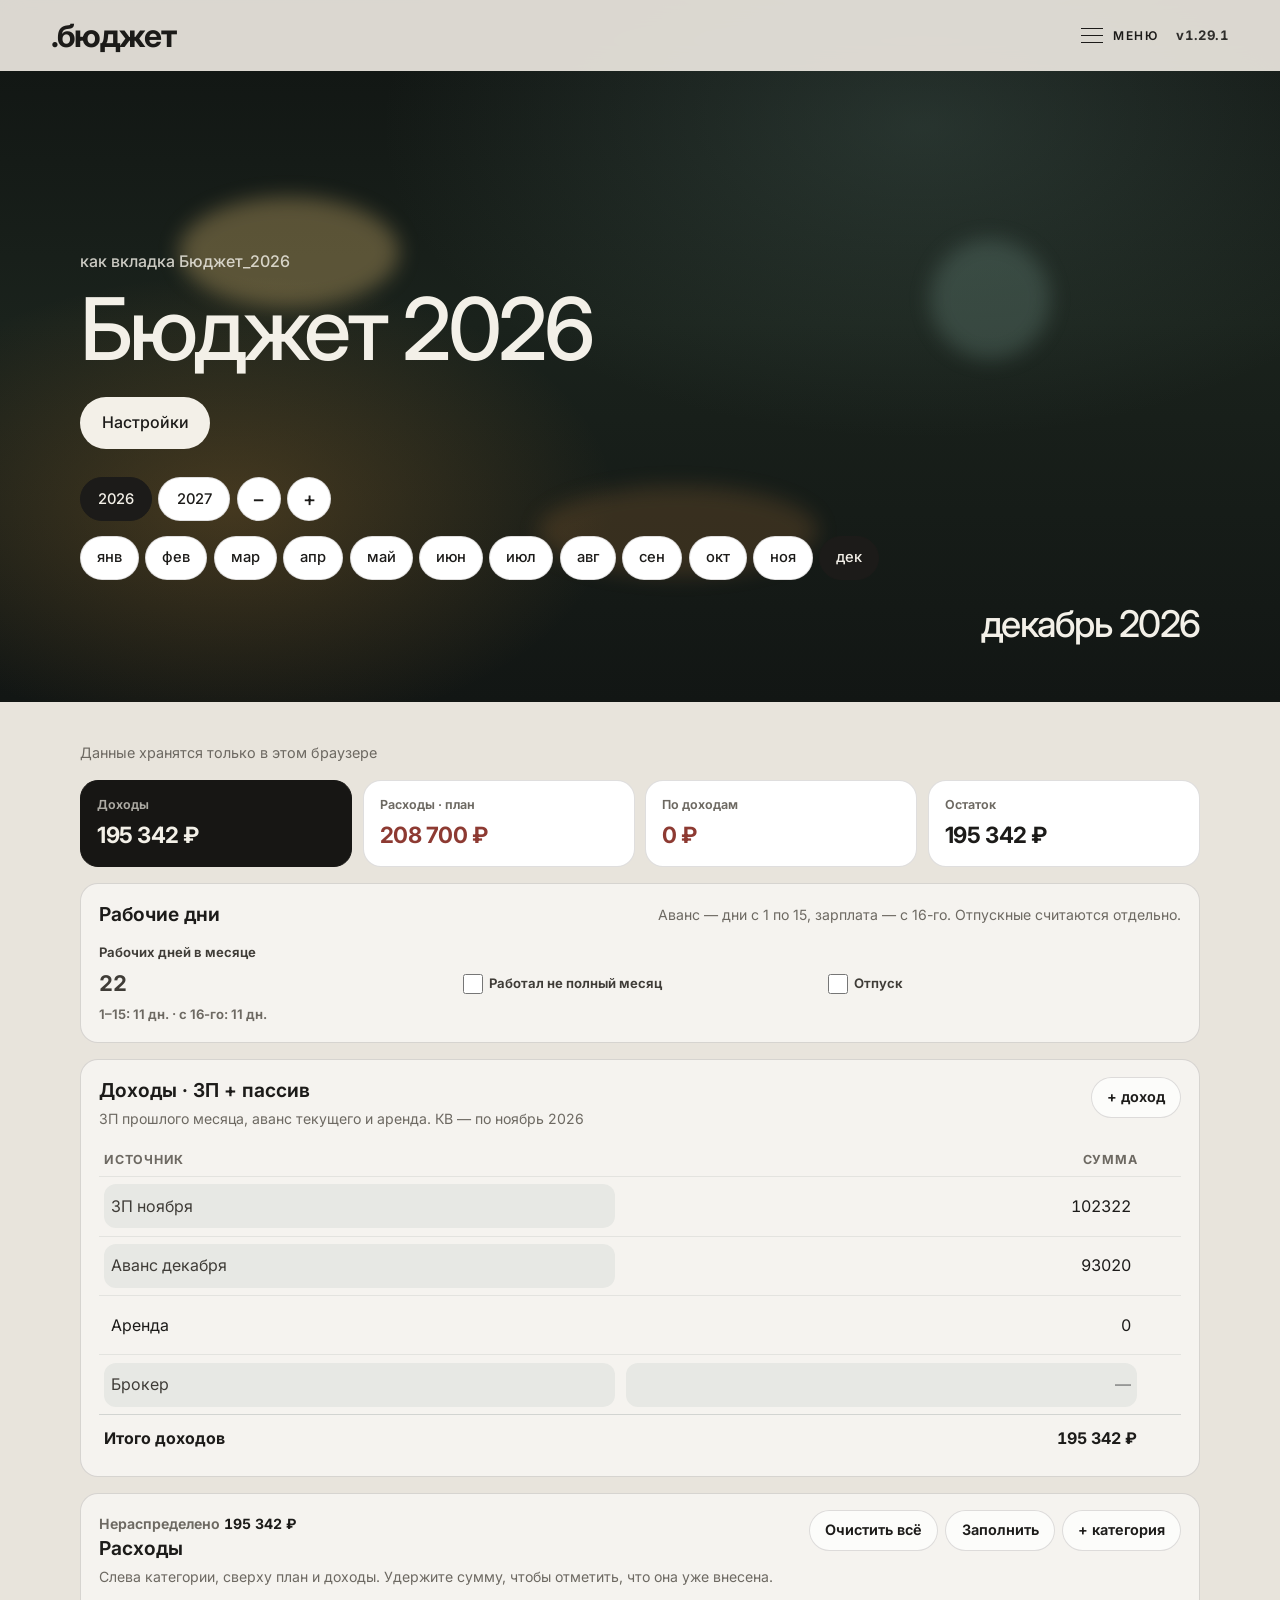
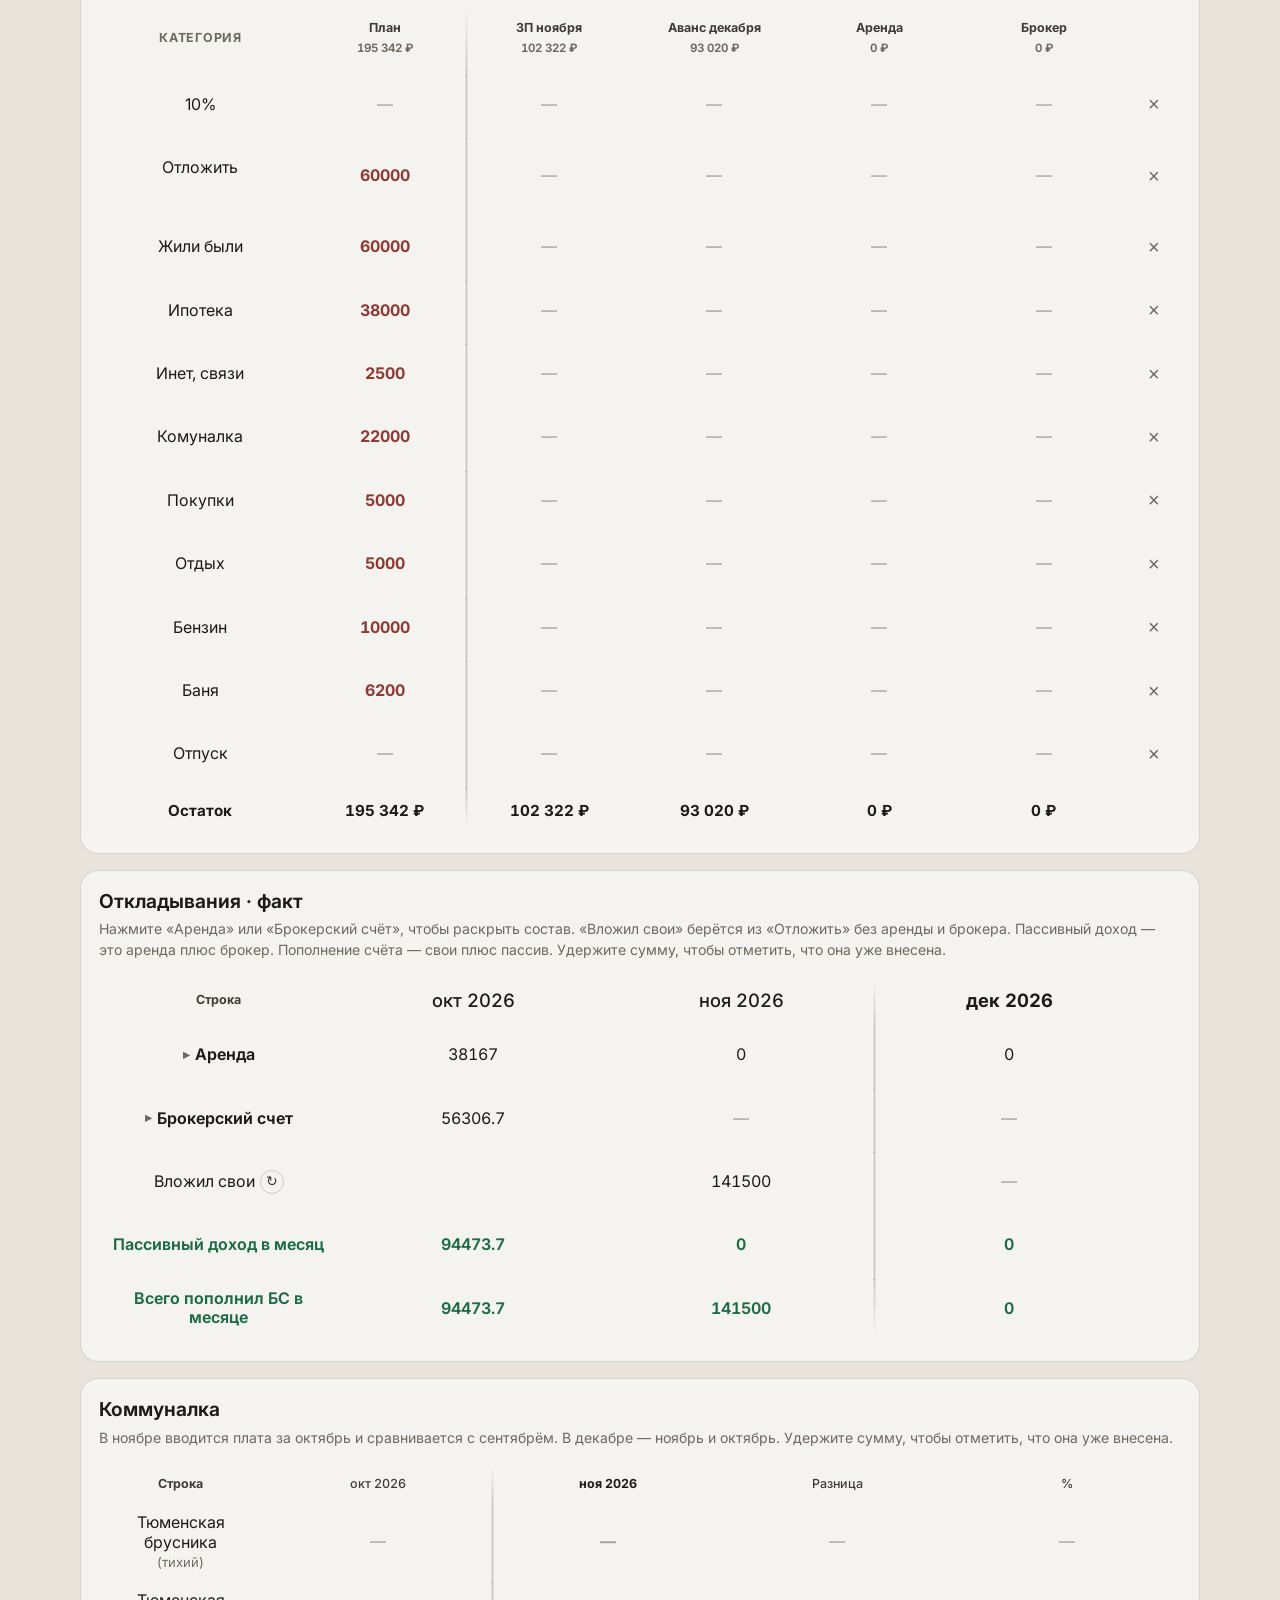
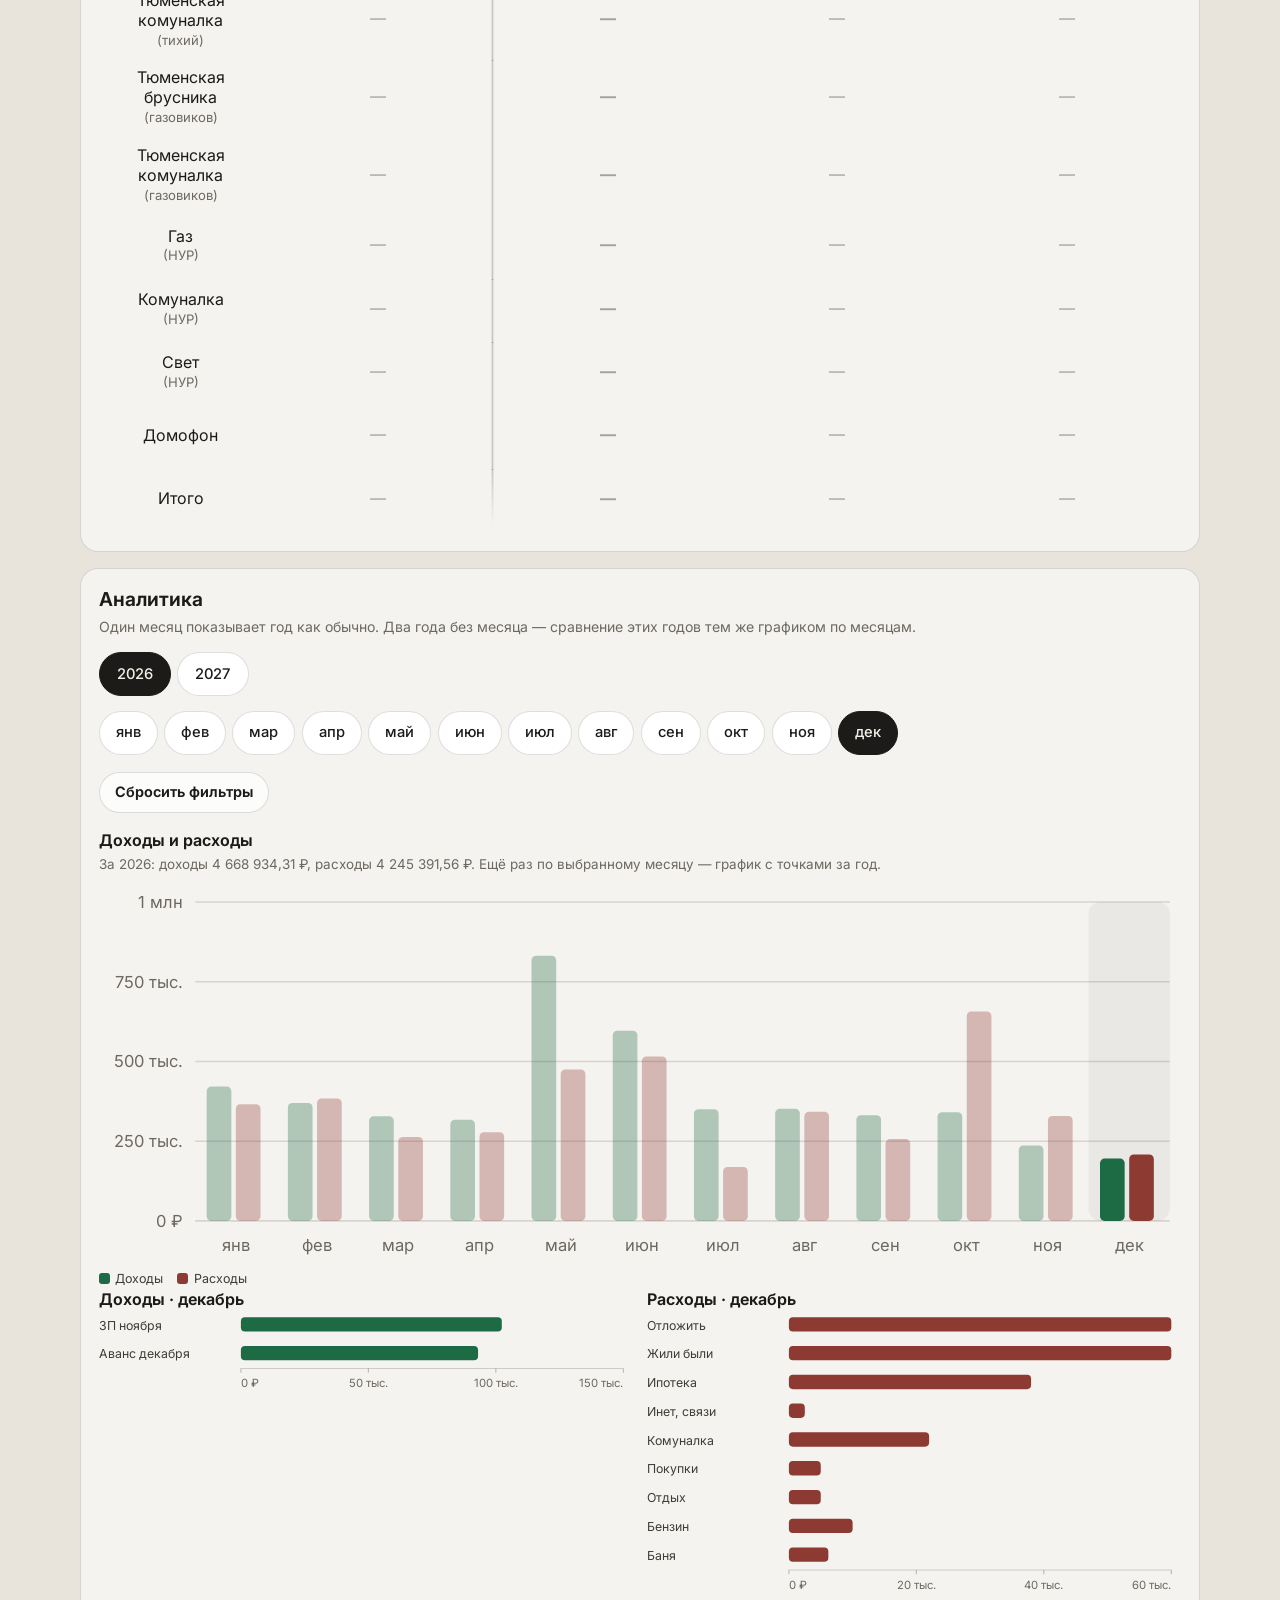
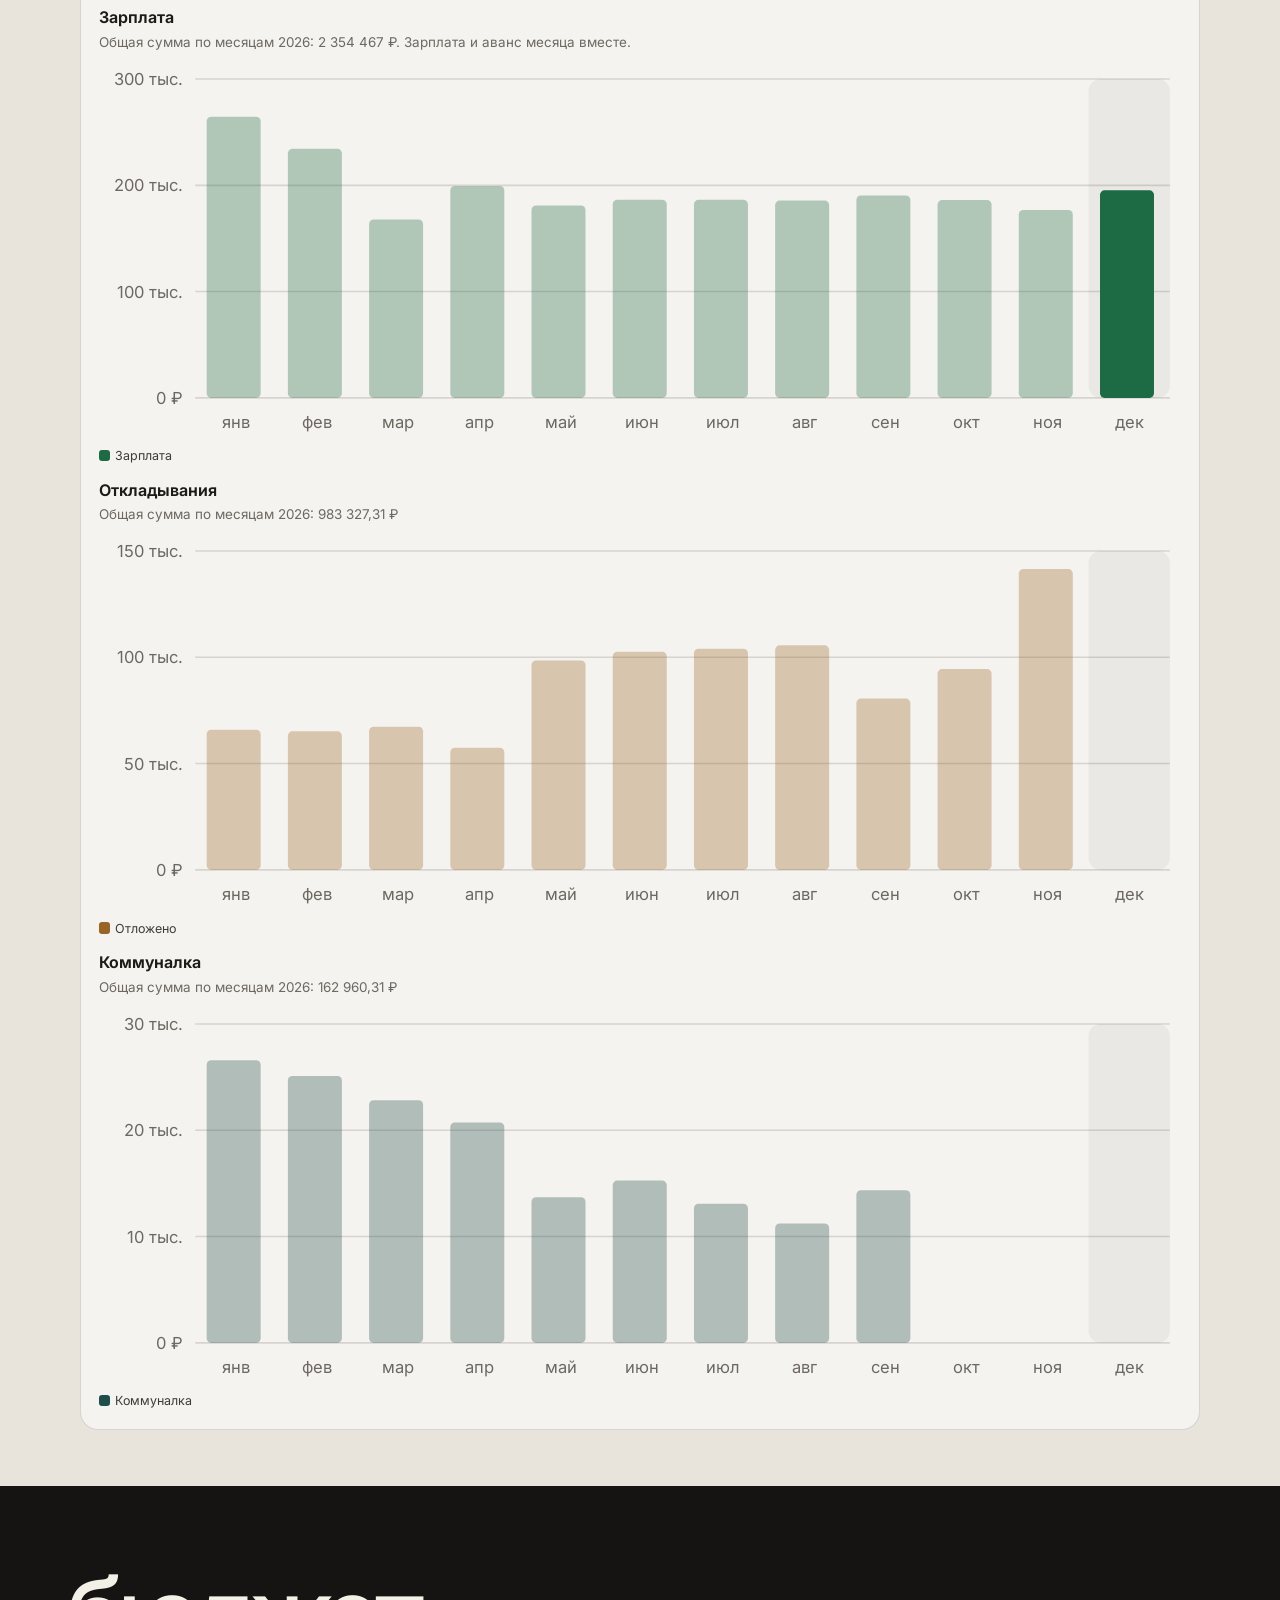
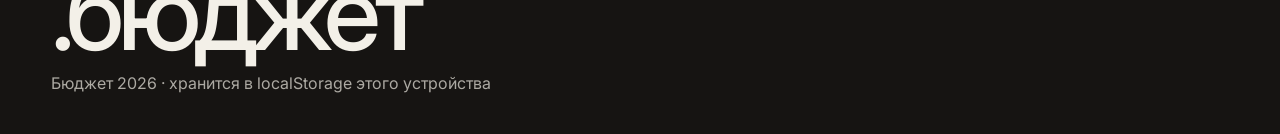
==== commit ec5c0176: "Ignore expense amounts left behind by a deleted income column. Co-authored-by: Cursor <cursoragent@c" ====
--- a/index.html
+++ b/index.html
@@ -12,7 +12,7 @@
   <link rel="preconnect" href="https://fonts.googleapis.com" />
   <link rel="preconnect" href="https://fonts.gstatic.com" crossorigin />
   <link href="https://fonts.googleapis.com/css2?family=Inter:wght@400;500;600;700&family=Source+Serif+4:ital,wght@1,500;1,600&display=swap" rel="stylesheet" />
-  <link rel="stylesheet" href="styles.css?v=1.29.0" />
+  <link rel="stylesheet" href="styles.css?v=1.29.1" />
   <link rel="icon" href="data:image/svg+xml,%3Csvg xmlns='http://www.w3.org/2000/svg' viewBox='0 0 64 64'%3E%3Crect width='64' height='64' rx='14' fill='%231f4d4a'/%3E%3Cpath d='M14 40h36M18 40V22h10c7 0 7 9 0 9H18M36 40V26h8c5 0 5 7 0 7h-8' stroke='%23e9f4f1' stroke-width='3.5' fill='none' stroke-linecap='round'/%3E%3C/svg%3E" />
   <link rel="apple-touch-icon" href="apple-touch-icon.png" />
 </head>
@@ -25,7 +25,7 @@
         <span class="burger-icon"></span>
         <span class="burger-label">Меню</span>
       </label>
-      <p class="app-version" title="Версия программы">v1.29.0</p>
+      <p class="app-version" title="Версия программы">v1.29.1</p>
     </div>
   </header>
   <nav class="nav" aria-label="Действия">
@@ -310,8 +310,8 @@
     </div>
   </dialog>
 
-  <script src="calendar.js?v=1.29.0"></script>
-  <script src="salary.js?v=1.29.0"></script>
-  <script src="app.js?v=1.29.0"></script>
+  <script src="calendar.js?v=1.29.1"></script>
+  <script src="salary.js?v=1.29.1"></script>
+  <script src="app.js?v=1.29.1"></script>
 </body>
 </html>
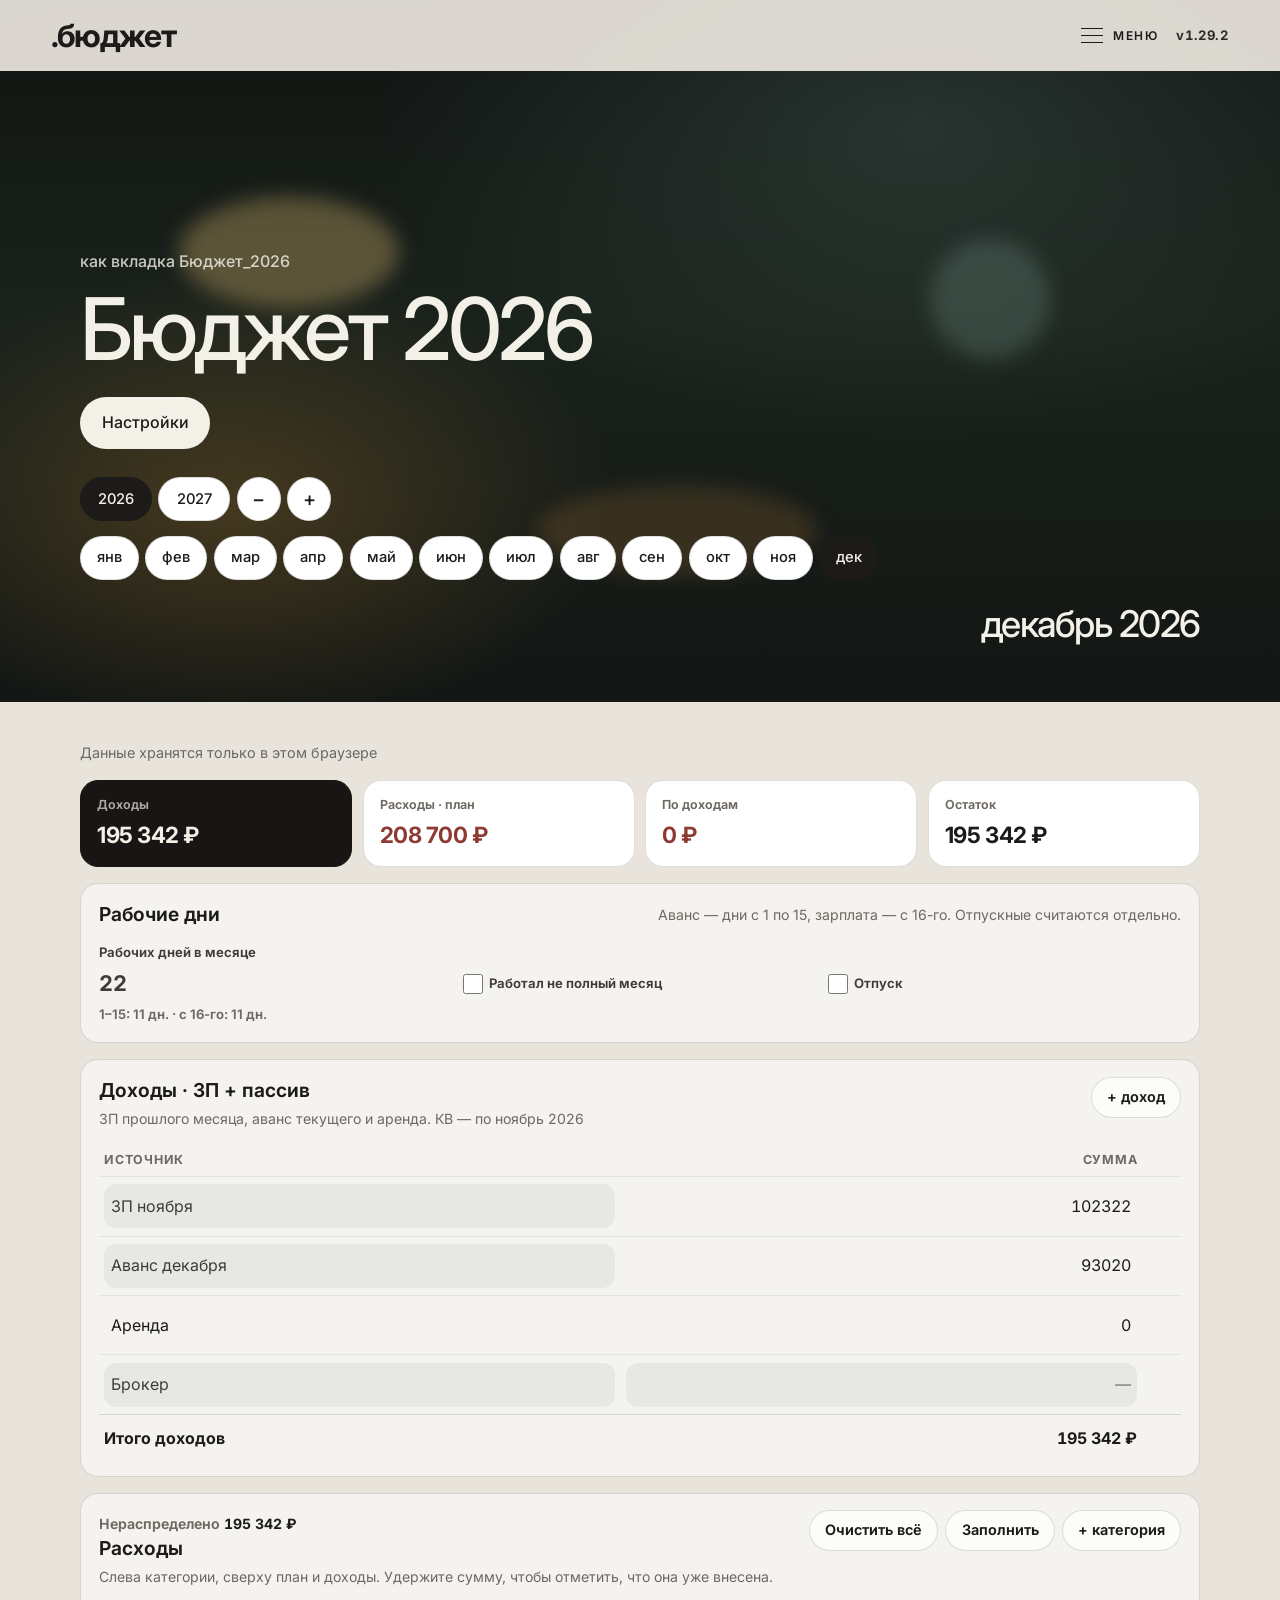
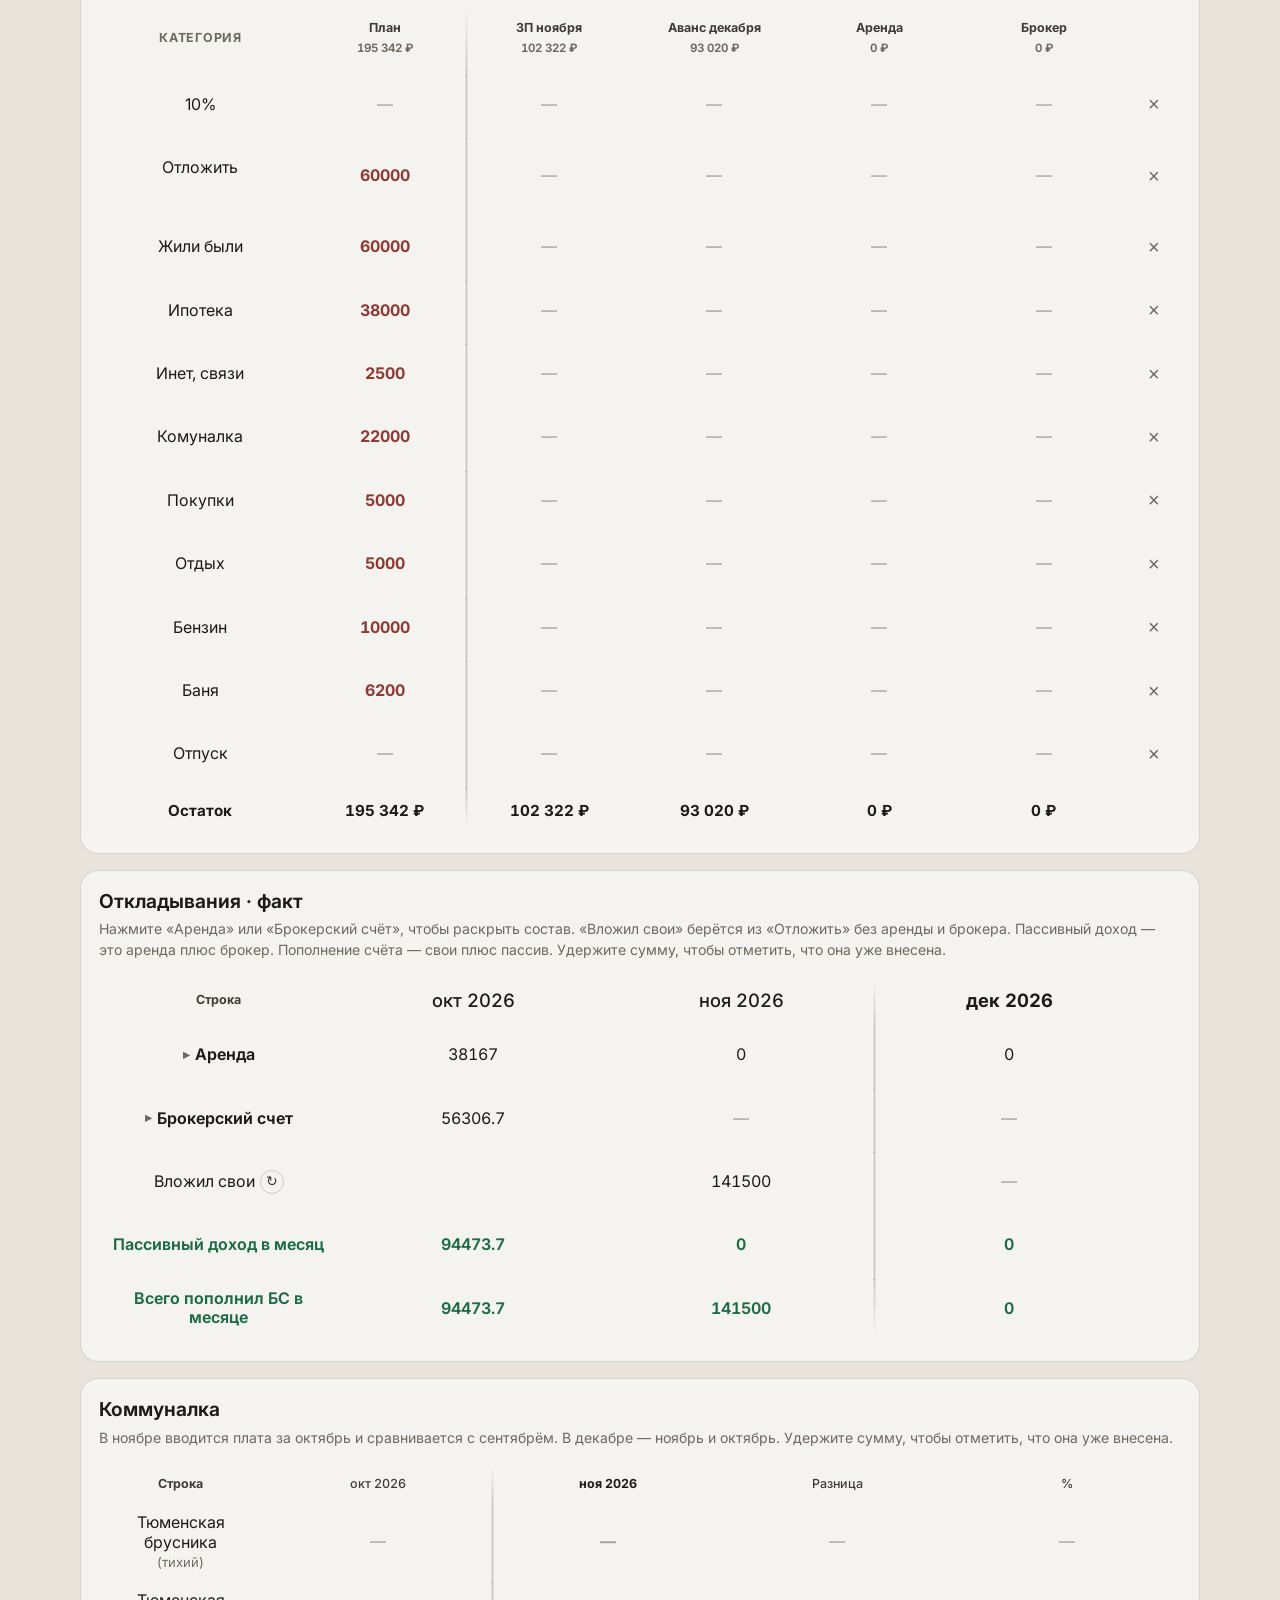
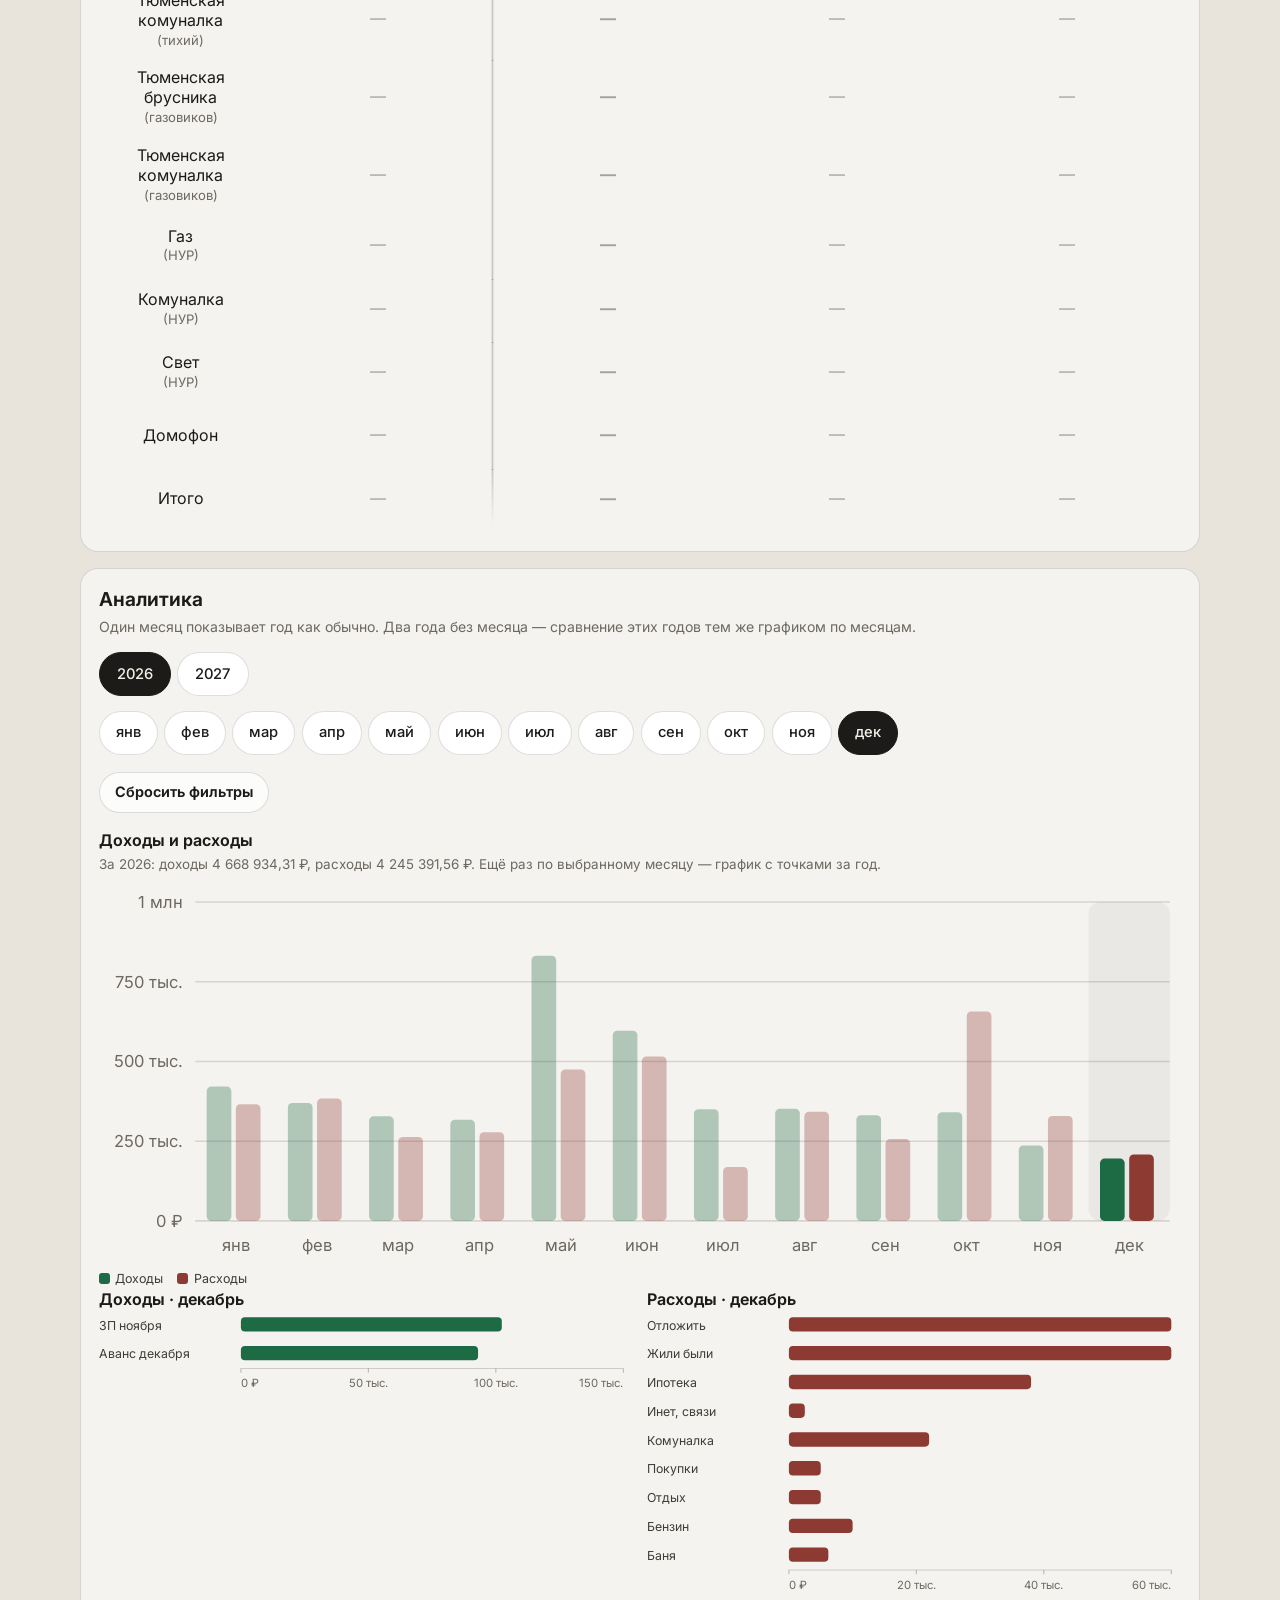
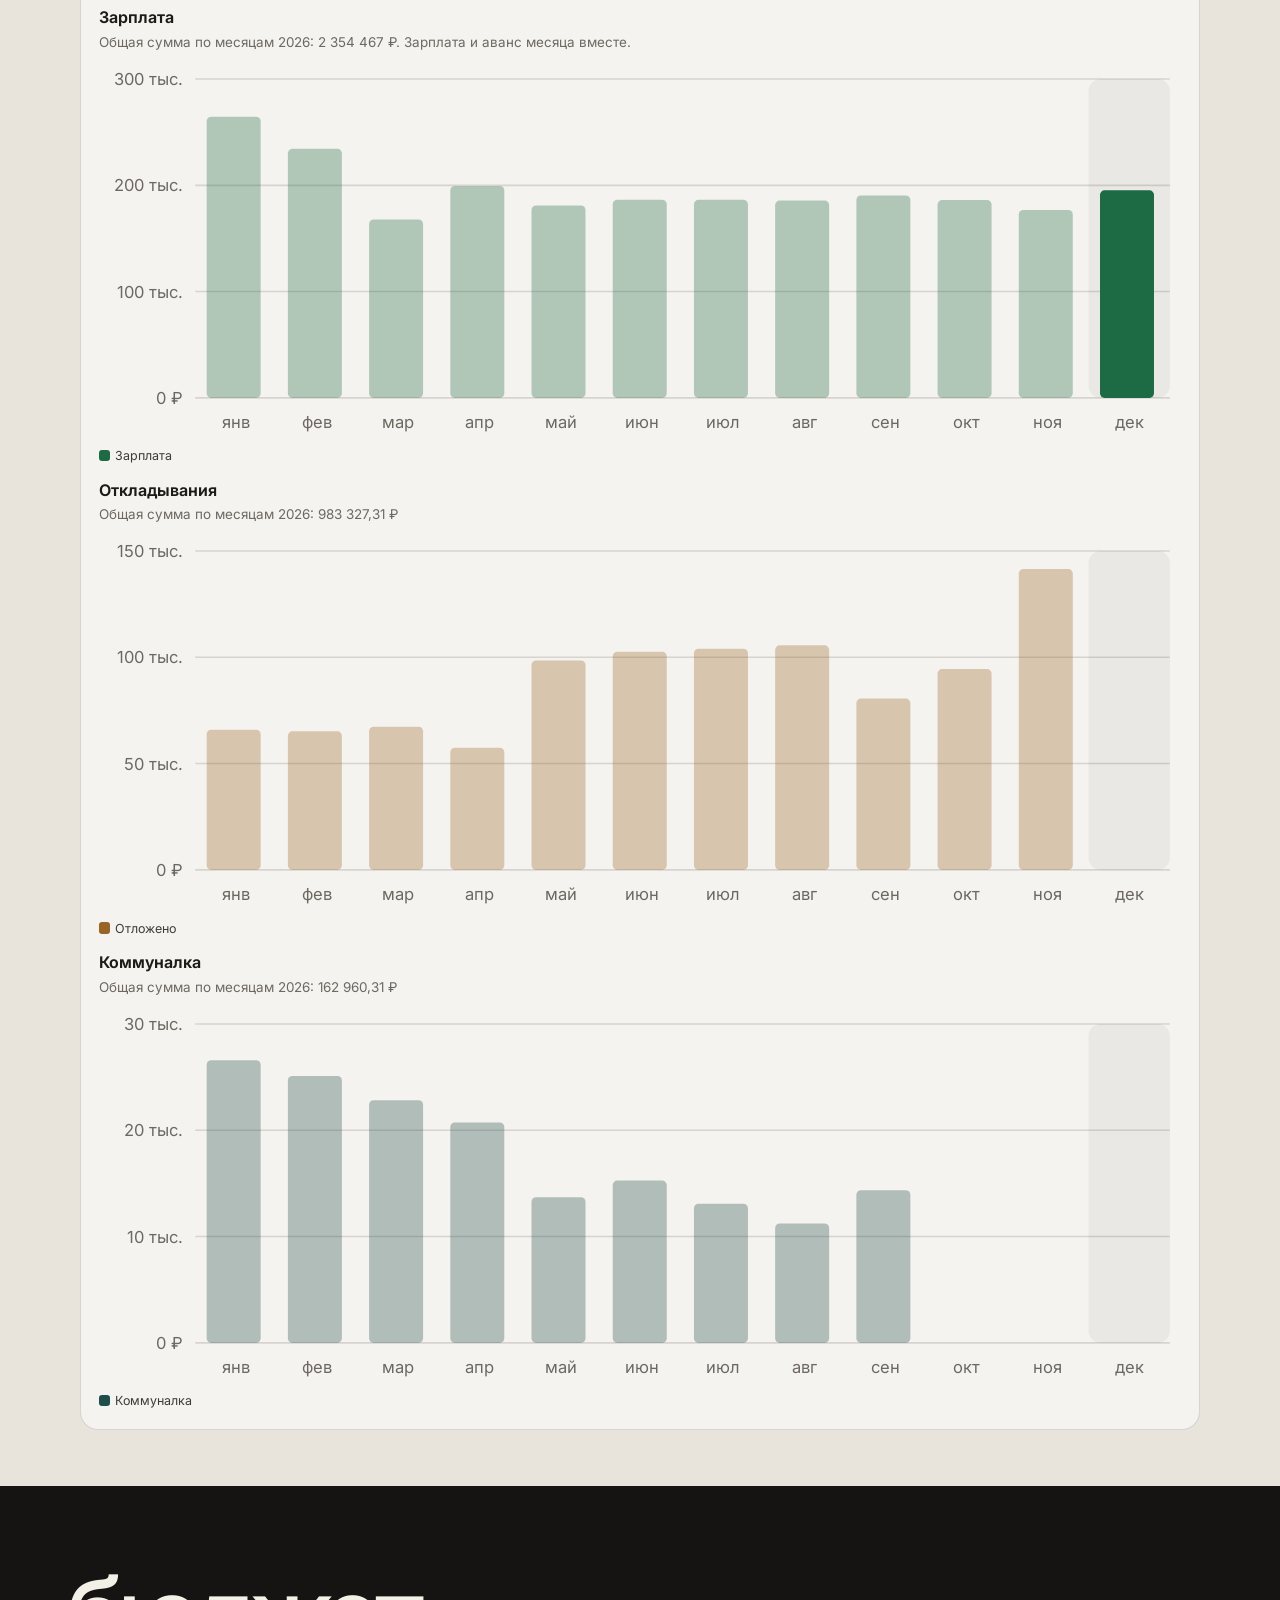
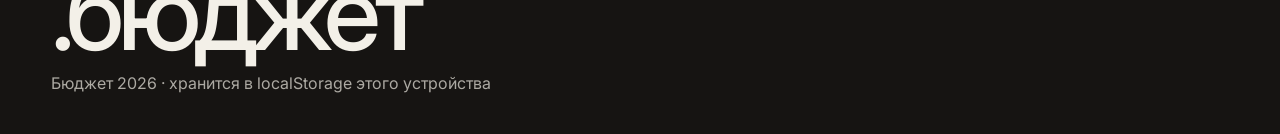
==== commit b1650916: "Describe the current savings rows, plan colors, and paid marks in the atlas. Co-authored-by: Cursor " ====
--- a/index.html
+++ b/index.html
@@ -12,7 +12,7 @@
   <link rel="preconnect" href="https://fonts.googleapis.com" />
   <link rel="preconnect" href="https://fonts.gstatic.com" crossorigin />
   <link href="https://fonts.googleapis.com/css2?family=Inter:wght@400;500;600;700&family=Source+Serif+4:ital,wght@1,500;1,600&display=swap" rel="stylesheet" />
-  <link rel="stylesheet" href="styles.css?v=1.29.1" />
+  <link rel="stylesheet" href="styles.css?v=1.29.2" />
   <link rel="icon" href="data:image/svg+xml,%3Csvg xmlns='http://www.w3.org/2000/svg' viewBox='0 0 64 64'%3E%3Crect width='64' height='64' rx='14' fill='%231f4d4a'/%3E%3Cpath d='M14 40h36M18 40V22h10c7 0 7 9 0 9H18M36 40V26h8c5 0 5 7 0 7h-8' stroke='%23e9f4f1' stroke-width='3.5' fill='none' stroke-linecap='round'/%3E%3C/svg%3E" />
   <link rel="apple-touch-icon" href="apple-touch-icon.png" />
 </head>
@@ -25,7 +25,7 @@
         <span class="burger-icon"></span>
         <span class="burger-label">Меню</span>
       </label>
-      <p class="app-version" title="Версия программы">v1.29.1</p>
+      <p class="app-version" title="Версия программы">v1.29.2</p>
     </div>
   </header>
   <nav class="nav" aria-label="Действия">
@@ -310,8 +310,8 @@
     </div>
   </dialog>
 
-  <script src="calendar.js?v=1.29.1"></script>
-  <script src="salary.js?v=1.29.1"></script>
-  <script src="app.js?v=1.29.1"></script>
+  <script src="calendar.js?v=1.29.2"></script>
+  <script src="salary.js?v=1.29.2"></script>
+  <script src="app.js?v=1.29.2"></script>
 </body>
 </html>
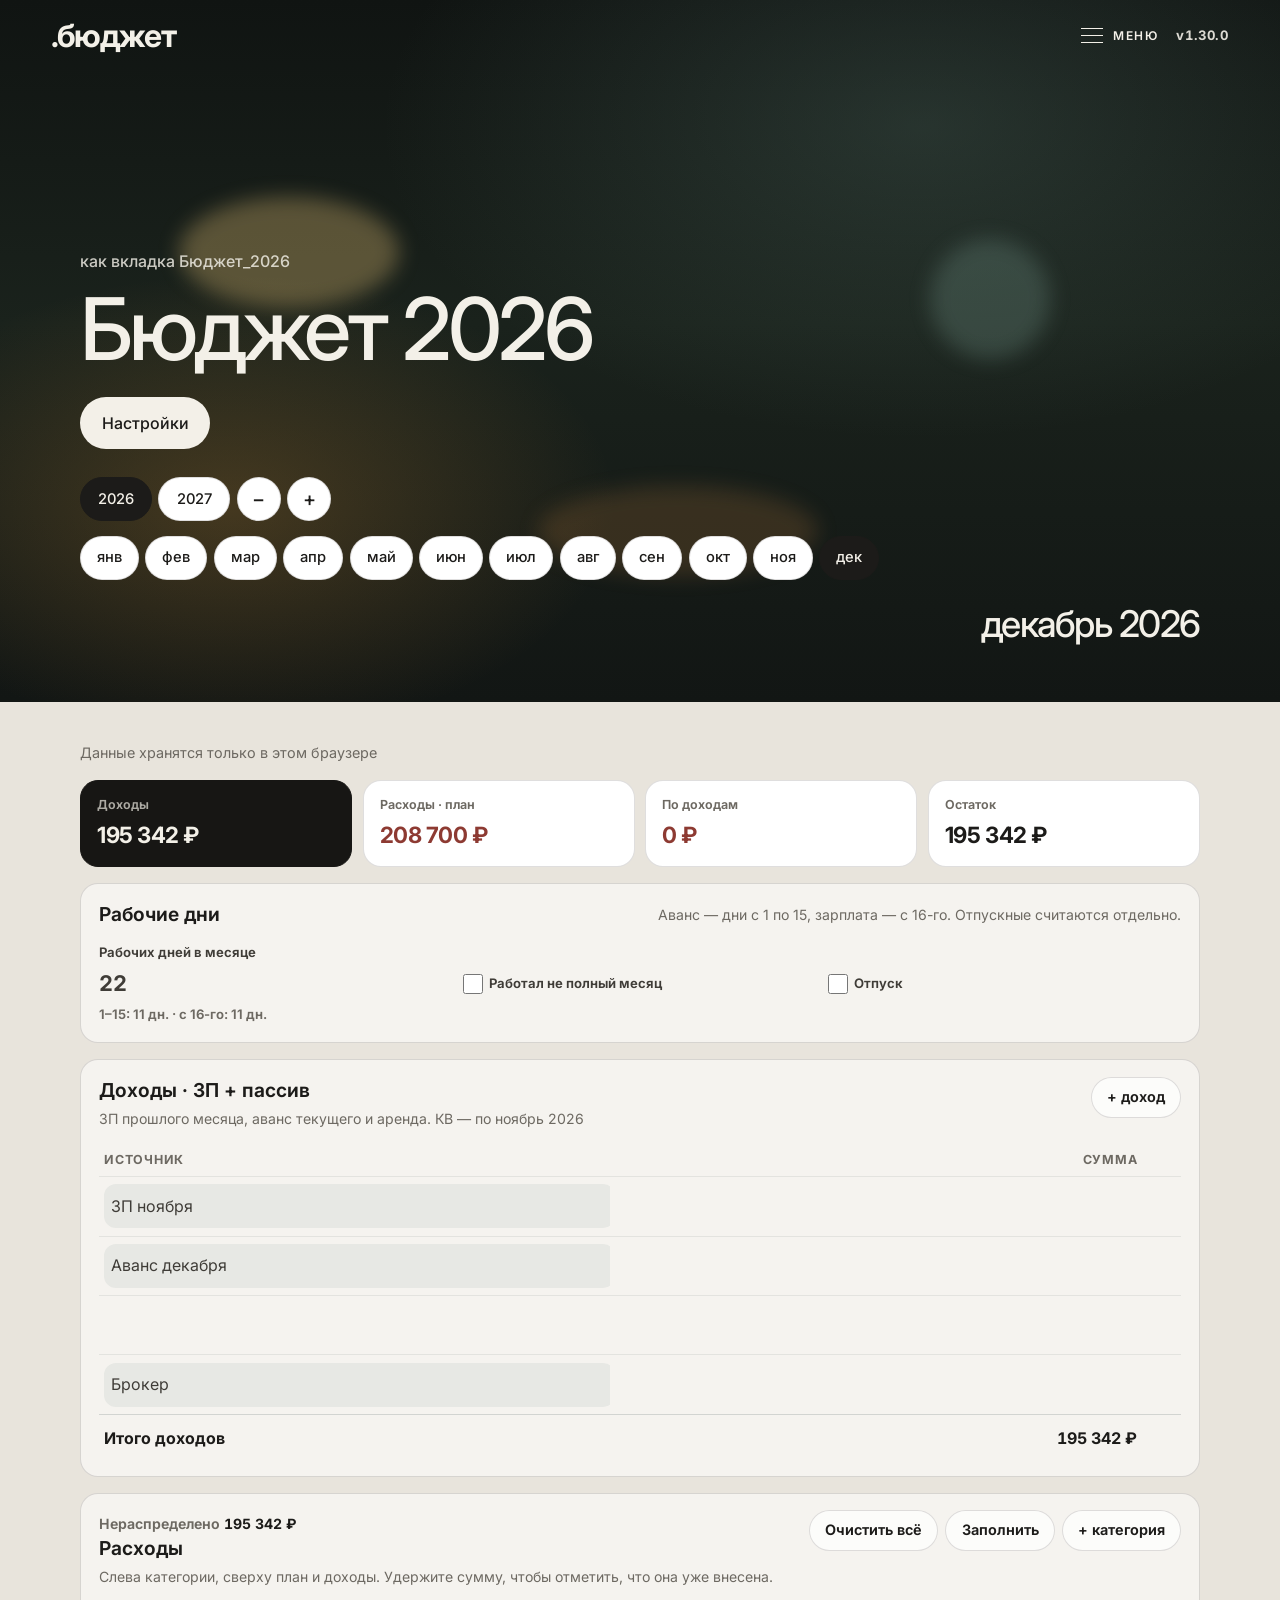
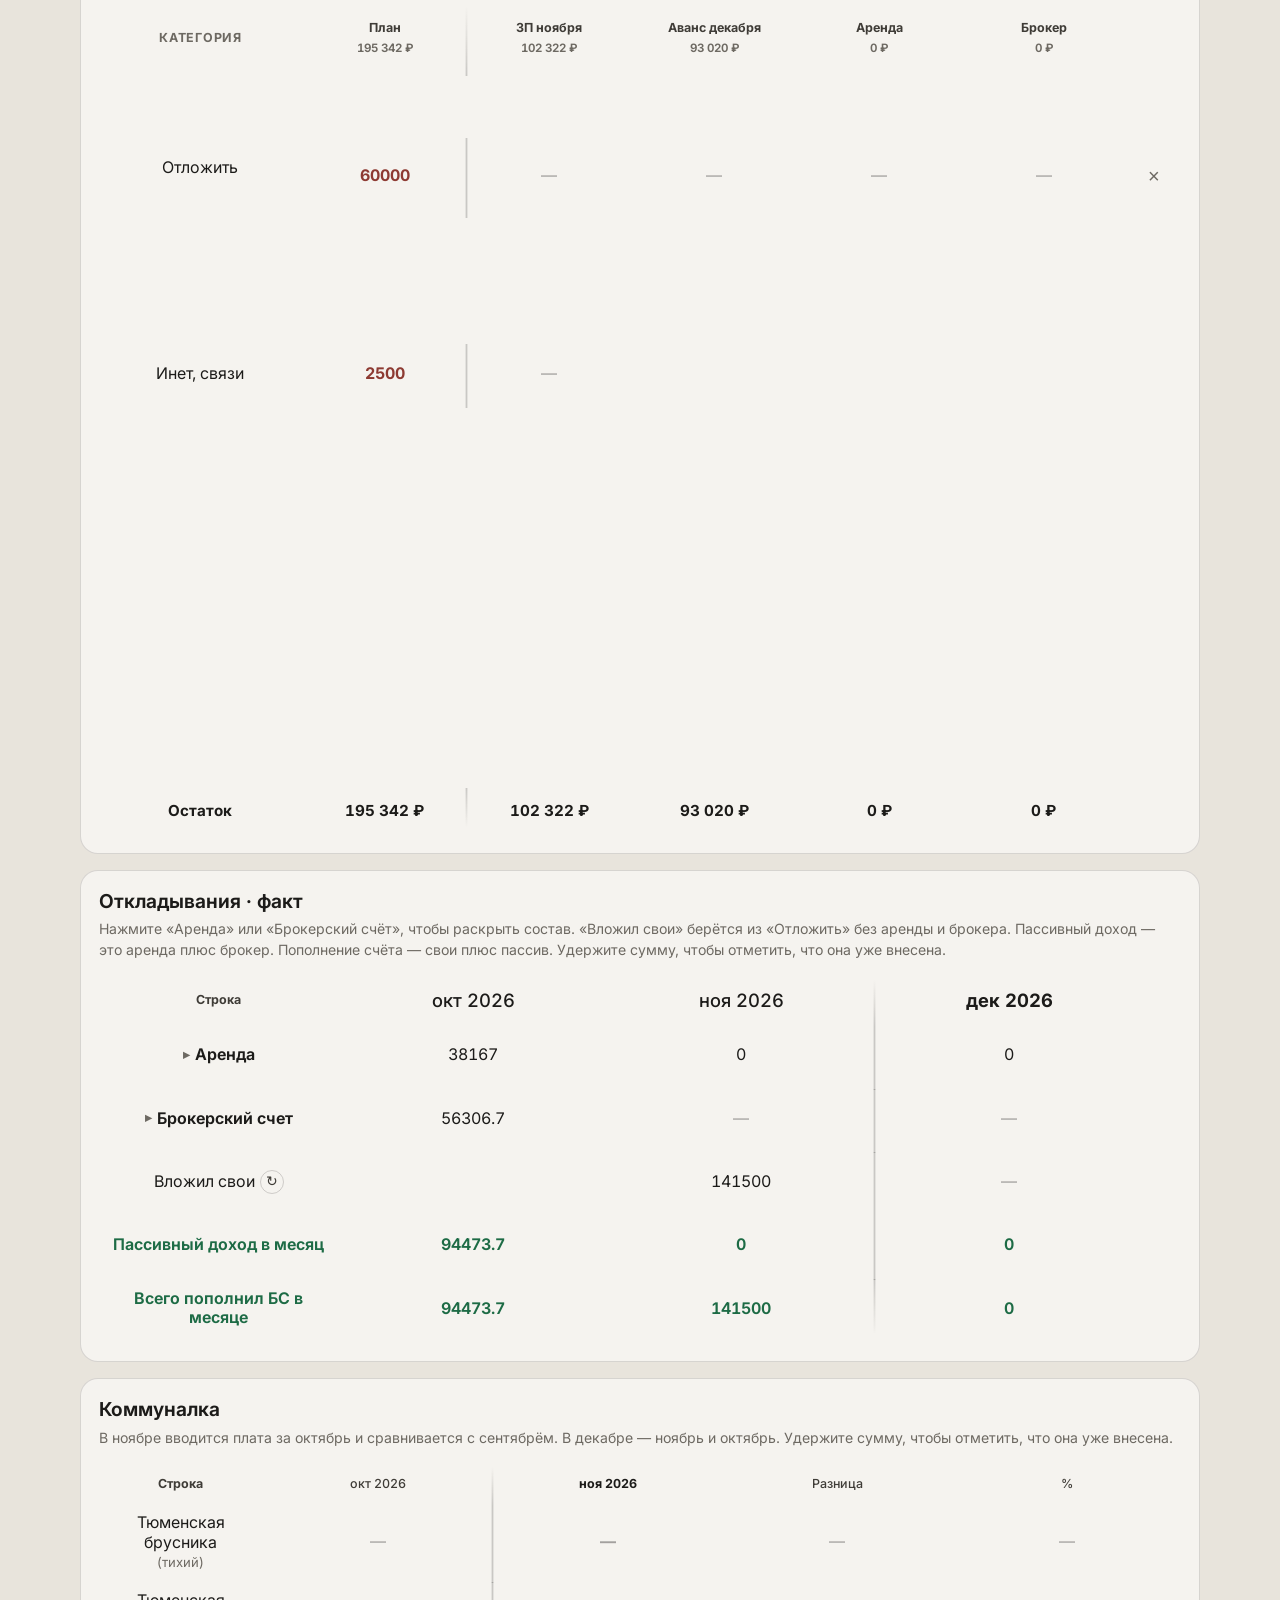
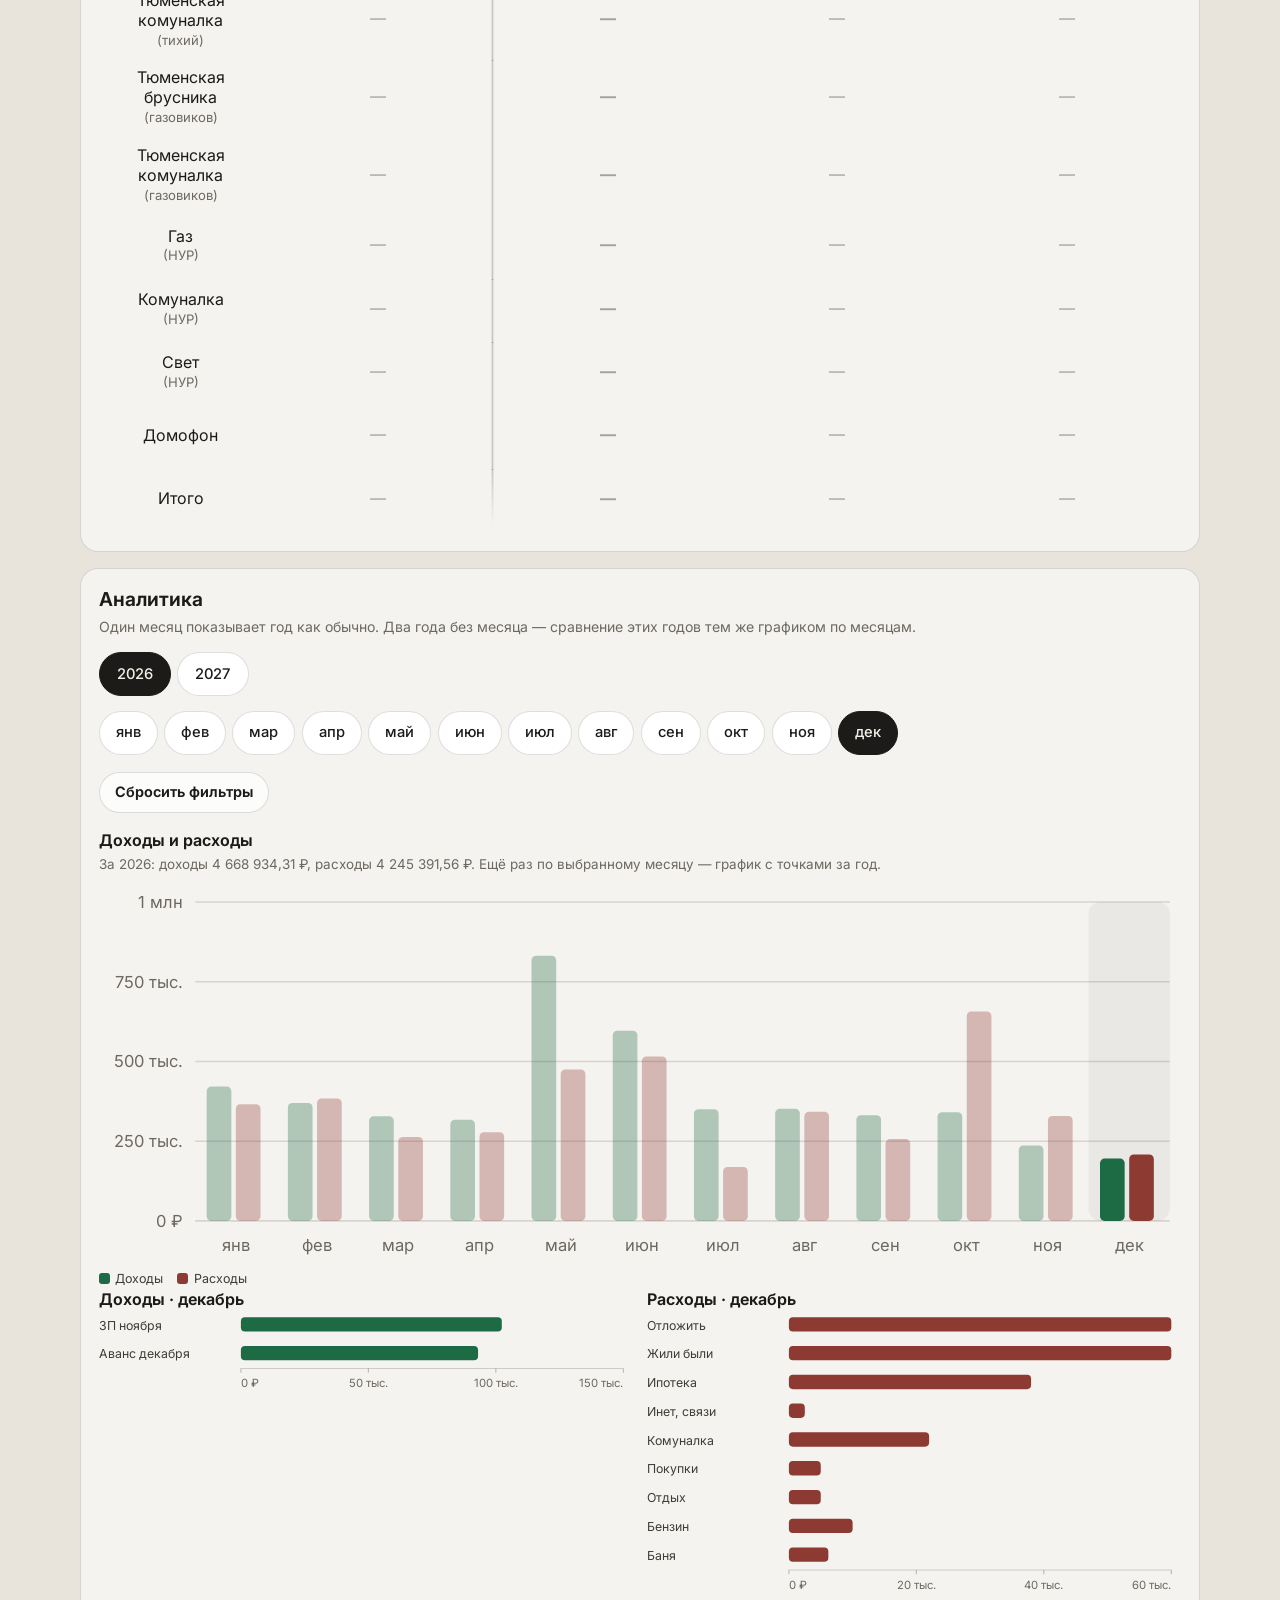
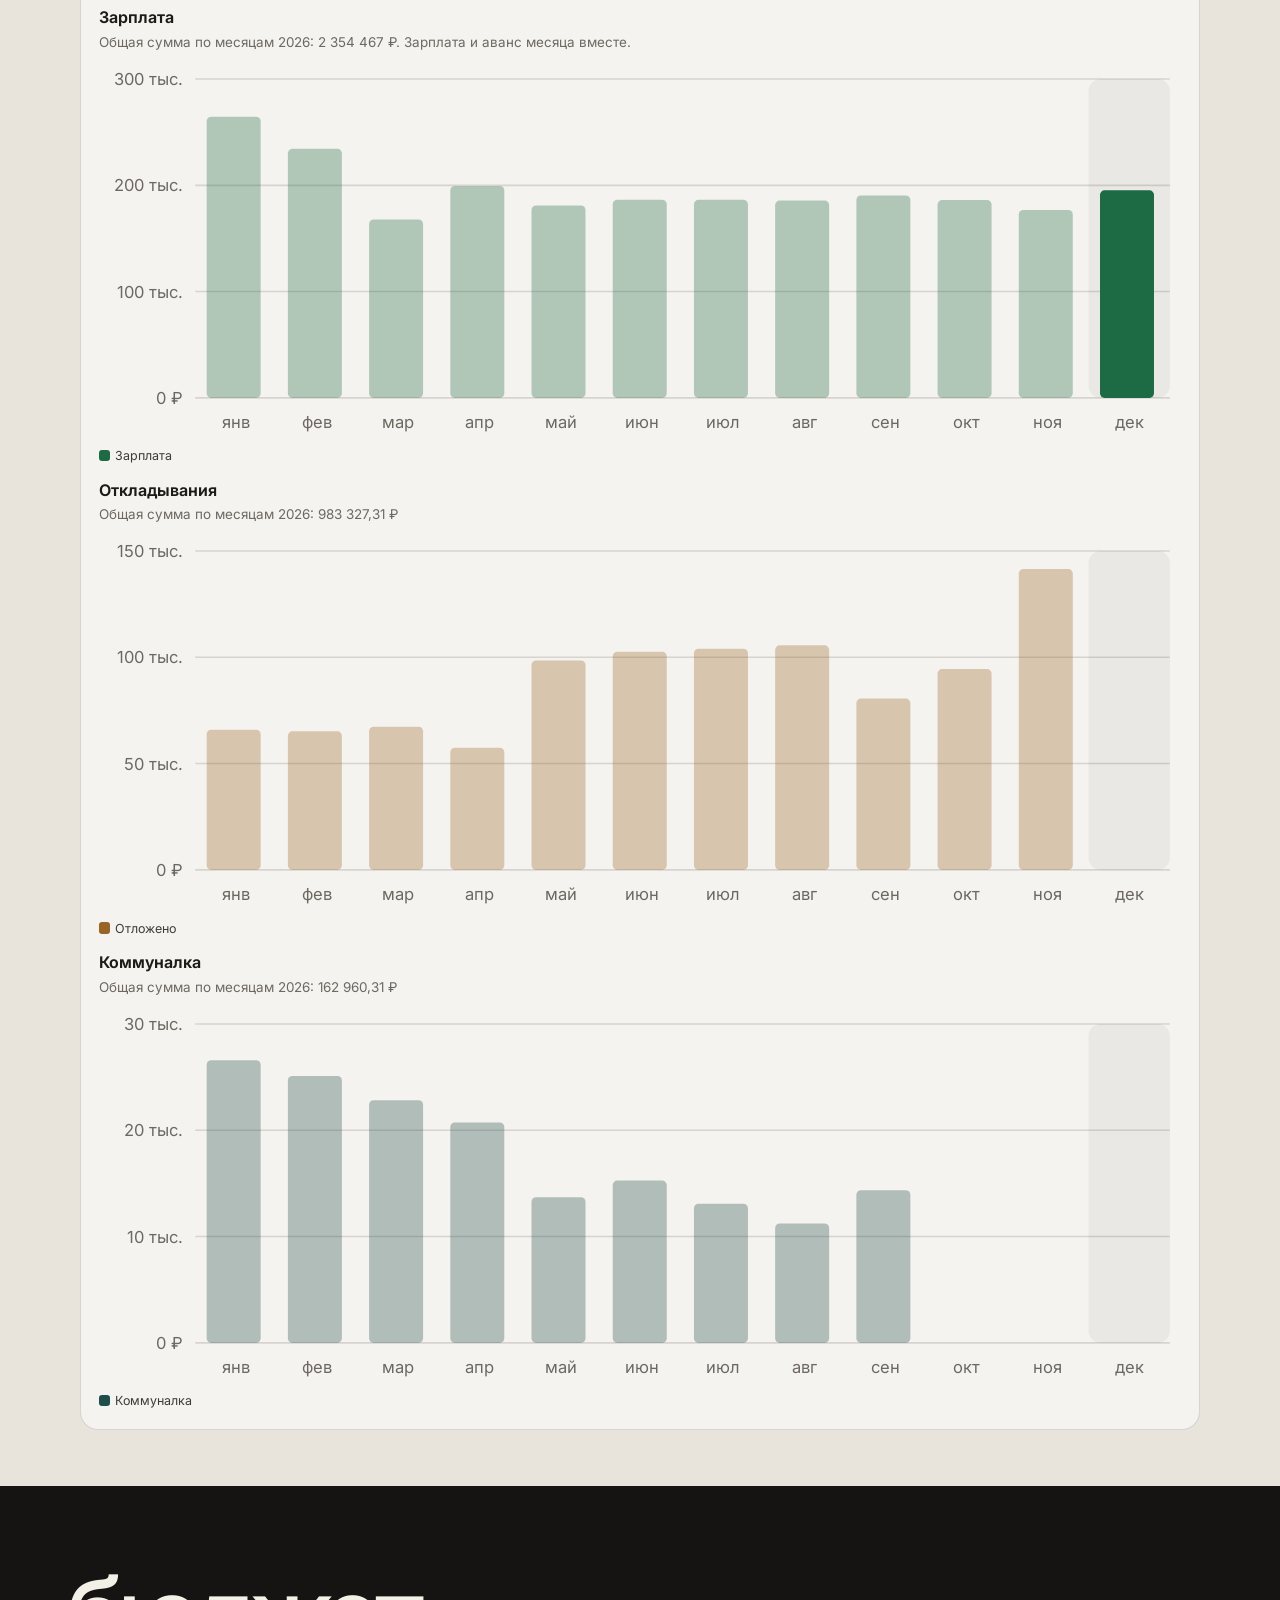
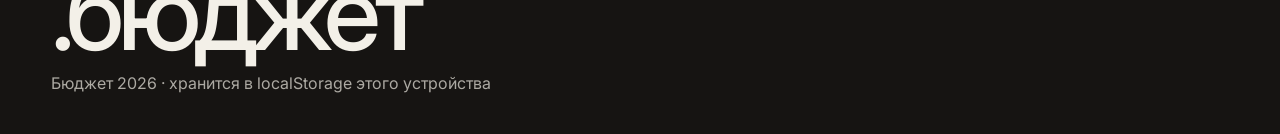
==== commit 7011cef4: "Add a style switch to the menu with a clay theme next to the classic one. Co-authored-by: Cursor <cu" ====
--- a/index.html
+++ b/index.html
@@ -11,8 +11,10 @@
   <title>Бюджет 2026</title>
   <link rel="preconnect" href="https://fonts.googleapis.com" />
   <link rel="preconnect" href="https://fonts.gstatic.com" crossorigin />
-  <link href="https://fonts.googleapis.com/css2?family=Inter:wght@400;500;600;700&family=Source+Serif+4:ital,wght@1,500;1,600&display=swap" rel="stylesheet" />
-  <link rel="stylesheet" href="styles.css?v=1.29.2" />
+  <link href="https://fonts.googleapis.com/css2?family=Inter:wght@400;500;600;700&family=Nunito:wght@400;600;700;800&family=Source+Serif+4:ital,wght@1,500;1,600&display=swap" rel="stylesheet" />
+  <link rel="stylesheet" href="styles.css?v=1.30.0" />
+  <link rel="stylesheet" href="theme-clay.css?v=1.30.0" />
+  <script src="theme.js?v=1.30.0"></script>
   <link rel="icon" href="data:image/svg+xml,%3Csvg xmlns='http://www.w3.org/2000/svg' viewBox='0 0 64 64'%3E%3Crect width='64' height='64' rx='14' fill='%231f4d4a'/%3E%3Cpath d='M14 40h36M18 40V22h10c7 0 7 9 0 9H18M36 40V26h8c5 0 5 7 0 7h-8' stroke='%23e9f4f1' stroke-width='3.5' fill='none' stroke-linecap='round'/%3E%3C/svg%3E" />
   <link rel="apple-touch-icon" href="apple-touch-icon.png" />
 </head>
@@ -25,7 +27,7 @@
         <span class="burger-icon"></span>
         <span class="burger-label">Меню</span>
       </label>
-      <p class="app-version" title="Версия программы">v1.29.2</p>
+      <p class="app-version" title="Версия программы">v1.30.0</p>
     </div>
   </header>
   <nav class="nav" aria-label="Действия">
@@ -37,6 +39,11 @@
       <input type="file" id="importFile" accept="application/json,.json" hidden />
     </label>
     <button type="button" class="nav-action" id="btnReset">Из таблицы</button>
+    <div class="theme-switch" role="radiogroup" aria-label="Стиль">
+      <p class="theme-switch-title">Стиль</p>
+      <button type="button" class="theme-option" role="radio" aria-checked="true" data-theme-option="classic">Классический</button>
+      <button type="button" class="theme-option" role="radio" aria-checked="false" data-theme-option="clay">Пластилин</button>
+    </div>
     <p class="nav-note">Данные только в этом браузере</p>
   </nav>
 
@@ -310,8 +317,8 @@
     </div>
   </dialog>
 
-  <script src="calendar.js?v=1.29.2"></script>
-  <script src="salary.js?v=1.29.2"></script>
-  <script src="app.js?v=1.29.2"></script>
+  <script src="calendar.js?v=1.30.0"></script>
+  <script src="salary.js?v=1.30.0"></script>
+  <script src="app.js?v=1.30.0"></script>
 </body>
 </html>
--- a/styles.css
+++ b/styles.css
@@ -26,6 +26,25 @@
   --safe-left: env(safe-area-inset-left, 0px);
   --tap: 44px;
   --field-fs: 16px;
+  --chart-income-1: #1d6b45;
+  --chart-expense-1: #8d3a32;
+  --chart-saved-1: #9a6424;
+  --chart-utility-1: #1f4d4a;
+  --chart-income-2: #6aa384;
+  --chart-expense-2: #c47a72;
+  --chart-saved-2: #c49658;
+  --chart-utility-2: #5d8d89;
+  --chart-income-3: #143f2c;
+  --chart-expense-3: #5c2420;
+  --chart-saved-3: #6d4718;
+  --chart-utility-3: #143330;
+  --chart-axis: #6d6962;
+  --chart-label: #3f3c37;
+  --chart-grid: rgba(28, 27, 25, 0.14);
+  --chart-tick: rgba(28, 27, 25, 0.28);
+  --chart-baseline: rgba(28, 27, 25, 0.18);
+  --chart-band: rgba(28, 27, 25, 0.05);
+  --chart-ring: #f7f4ee;
 }
 
 *,
@@ -218,6 +237,47 @@
 .nav-action:hover { opacity: 0.65; }
 
 .file-btn input { display: none; }
+
+.theme-switch {
+  display: flex;
+  flex-wrap: wrap;
+  align-items: center;
+  gap: 0.5rem;
+  margin-top: 1.6rem;
+}
+
+body:has(#navToggle:checked) .theme-switch {
+  animation: rise 0.6s var(--ease) 0.24s both;
+}
+
+.theme-switch-title {
+  width: 100%;
+  margin: 0 0 0.15rem;
+  color: rgba(243, 240, 232, 0.62);
+  font-size: 0.85rem;
+  letter-spacing: 0.08em;
+  text-transform: uppercase;
+}
+
+.theme-option {
+  appearance: none;
+  min-height: var(--tap);
+  padding: 0.55rem 1.1rem;
+  border: 1px solid rgba(243, 240, 232, 0.35);
+  border-radius: 999px;
+  background: transparent;
+  color: var(--cream);
+  font: inherit;
+  font-weight: 600;
+  cursor: pointer;
+  transition: background 0.3s var(--ease), color 0.3s var(--ease);
+}
+
+.theme-option[aria-checked="true"] {
+  background: var(--cream);
+  border-color: var(--cream);
+  color: var(--ink);
+}
 
 .nav-note {
   margin: 1.4rem 0 0;
--- a/theme-clay.css
+++ b/theme-clay.css
@@ -0,0 +1,590 @@
+/* Тема «Пластилин»: включается атрибутом data-theme="clay" на <html> */
+
+:root[data-theme="clay"] {
+  --ink: #22323f;
+  --ink-soft: #3e5262;
+  --muted: #6a7d8c;
+  --line: rgba(34, 50, 63, 0.12);
+  --surface: #e9eef2;
+  --surface-strong: #f4f7f9;
+  --paper: #c5d0da;
+  --cream: #eef3f6;
+  --accent: #3e8c93;
+  --accent-strong: #2f7279;
+  --income: #227a6b;
+  --expense: #a8505a;
+  --remain: #22323f;
+  --remain-bg: #a9a6d6;
+  --radius: 20px;
+  --font-display: "Nunito", "SF Pro Rounded", ui-rounded, "Inter", system-ui, sans-serif;
+  --font-body: "Nunito", "SF Pro Rounded", ui-rounded, "Inter", system-ui, sans-serif;
+
+  --clay:
+    8px 12px 22px rgba(38, 57, 74, 0.22),
+    inset -4px -5px 10px rgba(38, 57, 74, 0.16),
+    inset 4px 4px 8px rgba(255, 255, 255, 0.85);
+  --clay-hover:
+    10px 16px 26px rgba(38, 57, 74, 0.26),
+    inset -4px -5px 10px rgba(38, 57, 74, 0.16),
+    inset 4px 4px 8px rgba(255, 255, 255, 0.9);
+  --clay-small:
+    3px 5px 10px rgba(38, 57, 74, 0.2),
+    inset -2px -3px 6px rgba(38, 57, 74, 0.14),
+    inset 2px 2px 4px #fff;
+  --clay-soft:
+    10px 14px 30px rgba(38, 57, 74, 0.15),
+    inset -5px -6px 14px rgba(38, 57, 74, 0.08),
+    inset 5px 5px 12px rgba(255, 255, 255, 0.6);
+  --clay-card:
+    10px 14px 26px rgba(38, 57, 74, 0.22),
+    inset -6px -8px 16px rgba(38, 57, 74, 0.14),
+    inset 6px 6px 14px rgba(255, 255, 255, 0.7);
+  --clay-accent:
+    6px 10px 18px rgba(20, 60, 64, 0.35),
+    inset -3px -5px 8px rgba(16, 52, 56, 0.45),
+    inset 3px 4px 7px rgba(255, 255, 255, 0.45);
+  --clay-dark:
+    14px 20px 40px rgba(20, 34, 46, 0.38),
+    inset -8px -10px 22px rgba(0, 0, 0, 0.35),
+    inset 6px 6px 16px rgba(255, 255, 255, 0.14);
+  --clay-dark-chip:
+    4px 6px 12px rgba(10, 20, 30, 0.35),
+    inset -3px -4px 7px rgba(0, 0, 0, 0.3),
+    inset 3px 3px 6px rgba(255, 255, 255, 0.14);
+  --clay-lifted:
+    5px 8px 14px rgba(10, 20, 30, 0.42),
+    inset -3px -4px 7px rgba(38, 57, 74, 0.22),
+    inset 3px 3px 6px #fff;
+  --clay-pressed:
+    inset 4px 4px 8px rgba(38, 57, 74, 0.22),
+    inset -3px -3px 7px rgba(255, 255, 255, 0.8);
+  --clay-light-bg: linear-gradient(145deg, #f7fafc 0%, #dfe7ed 100%);
+  --clay-accent-bg: linear-gradient(145deg, #5bb0b6 0%, #3e8c93 55%, #337a80 100%);
+  --clay-dark-bg: linear-gradient(180deg, #344b5e, #26394a);
+
+  --chart-income-1: #3e8c93;
+  --chart-expense-1: #a9a6d6;
+  --chart-saved-1: #5b5fa6;
+  --chart-utility-1: #8cc7be;
+  --chart-income-2: #a8d8d0;
+  --chart-expense-2: #cfcdea;
+  --chart-saved-2: #9a9dd0;
+  --chart-utility-2: #c0e3dd;
+  --chart-income-3: #2f6f75;
+  --chart-expense-3: #7d79b8;
+  --chart-saved-3: #3f4380;
+  --chart-utility-3: #5ea69c;
+  --chart-axis: #6a7d8c;
+  --chart-label: #3e5262;
+  --chart-grid: rgba(34, 50, 63, 0.1);
+  --chart-tick: rgba(34, 50, 63, 0.25);
+  --chart-baseline: rgba(34, 50, 63, 0.16);
+  --chart-band: rgba(34, 50, 63, 0.06);
+  --chart-ring: #eef2f5;
+}
+
+[data-theme="clay"] body {
+  background:
+    radial-gradient(900px 600px at 10% 0%, #d9e1e8 0%, transparent 60%),
+    radial-gradient(800px 600px at 100% 60%, #d3dbe6 0%, transparent 60%),
+    var(--paper);
+  background-attachment: fixed;
+}
+
+/* Общие переходы для объёмных элементов */
+[data-theme="clay"] :is(.cta, .btn, .month-chip, .burger, .icon-x, .theme-option, .nav-action, .expense-panel .col-fill) {
+  transition: transform 0.18s var(--ease), box-shadow 0.18s var(--ease), background 0.18s var(--ease);
+}
+
+/* Шапка */
+[data-theme="clay"] .topbar,
+[data-theme="clay"] body:has(#navToggle:checked) .topbar {
+  color: var(--ink);
+}
+
+[data-theme="clay"] .topbar.is-solid {
+  background: rgba(197, 208, 218, 0.88);
+  backdrop-filter: blur(16px);
+}
+
+[data-theme="clay"] .logo {
+  font-weight: 800;
+  text-shadow: 0 1px 0 rgba(255, 255, 255, 0.7);
+}
+
+[data-theme="clay"] .burger {
+  padding: 0 0.9rem;
+  border-radius: 999px;
+}
+
+/* Светлые выпуклые кнопки */
+[data-theme="clay"] :is(.btn, .btn-small, .btn-ghost, .month-chip, .burger) {
+  border: 0;
+  background: var(--clay-light-bg);
+  color: var(--ink);
+  font-weight: 700;
+  box-shadow: var(--clay);
+}
+
+[data-theme="clay"] :is(.btn, .month-chip, .burger):hover {
+  transform: translateY(-2px);
+  box-shadow: var(--clay-hover);
+}
+
+[data-theme="clay"] :is(.btn, .cta, .month-chip, .burger, .icon-x, .theme-option):active {
+  transform: translateY(1px) scale(0.98);
+  box-shadow: var(--clay-pressed);
+}
+
+[data-theme="clay"] .btn-small {
+  min-height: 2.4rem;
+  padding: 0.4rem 0.95rem;
+  font-size: 0.85rem;
+}
+
+/* Бирюзовые выпуклые кнопки */
+[data-theme="clay"] :is(.cta, .btn-primary, .month-chip.active) {
+  background: var(--clay-accent-bg);
+  color: #f3fffc;
+  box-shadow: var(--clay-accent);
+  text-shadow: 0 1px 1px rgba(16, 52, 56, 0.45);
+}
+
+[data-theme="clay"] :is(.cta, .btn-primary, .month-chip.active):hover {
+  background: linear-gradient(145deg, #66bac0 0%, #45969d 55%, #337a80 100%);
+  box-shadow:
+    8px 14px 22px rgba(20, 60, 64, 0.4),
+    inset -3px -5px 8px rgba(16, 52, 56, 0.45),
+    inset 3px 4px 7px rgba(255, 255, 255, 0.5);
+}
+
+[data-theme="clay"] :is(.cta, .btn-primary):active {
+  box-shadow:
+    inset 4px 4px 8px rgba(16, 52, 56, 0.5),
+    inset -2px -2px 6px rgba(255, 255, 255, 0.25);
+}
+
+/* Запас под тени чипов: лента месяцев прокручивается и обрезает всё за своими краями */
+[data-theme="clay"] .month-nav {
+  margin: -0.5rem -0.75rem -0.5rem;
+  padding: 0.5rem 0.75rem 1.1rem;
+  width: calc(100% + 1.5rem);
+  max-width: none;
+}
+
+/* Меню */
+[data-theme="clay"] .nav {
+  inset: calc(4.5rem + var(--safe-top)) 1rem auto auto;
+  width: min(320px, calc(100% - 2rem));
+  max-height: calc(100dvh - 5.5rem - var(--safe-top) - var(--safe-bottom));
+  overflow-y: auto;
+  justify-content: flex-start;
+  padding: 1rem;
+  border-radius: 24px;
+  background: var(--clay-dark-bg);
+  box-shadow: var(--clay-dark);
+}
+
+[data-theme="clay"] .nav-action {
+  width: 100%;
+  padding: 0.75rem 1rem;
+  border-radius: 14px;
+  font-size: 1.1rem;
+  font-weight: 600;
+  letter-spacing: 0;
+}
+
+[data-theme="clay"] .nav-action:hover {
+  opacity: 1;
+  background: var(--clay-light-bg);
+  color: var(--ink);
+  box-shadow: var(--clay-lifted);
+}
+
+[data-theme="clay"] .theme-switch {
+  margin: 1rem 0 0;
+  padding: 0 0.25rem;
+}
+
+[data-theme="clay"] .theme-switch-title,
+[data-theme="clay"] .nav-note {
+  color: rgba(238, 243, 246, 0.6);
+}
+
+[data-theme="clay"] .theme-option {
+  flex: 1 1 auto;
+  border: 0;
+  background: linear-gradient(145deg, #4d667a 0%, #354c5f 100%);
+  color: #e3eaf0;
+  box-shadow: var(--clay-dark-chip);
+}
+
+[data-theme="clay"] .theme-option[aria-checked="true"] {
+  background: var(--clay-light-bg);
+  color: var(--ink);
+  box-shadow: var(--clay-lifted);
+}
+
+[data-theme="clay"] .nav-note {
+  margin: 0.9rem 0.25rem 0.2rem;
+  font-size: 0.8rem;
+}
+
+/* Герой — тёмный пластилин */
+[data-theme="clay"] .hero {
+  min-height: auto;
+  width: min(var(--max), calc(100% - var(--pad) * 2));
+  margin: calc(4.5rem + var(--safe-top)) auto 0;
+  border-radius: 28px;
+  background: #26394a;
+  box-shadow: var(--clay-dark);
+}
+
+[data-theme="clay"] .hero-scene {
+  background:
+    radial-gradient(500px 300px at 85% 10%, rgba(168, 216, 208, 0.22), transparent 60%),
+    radial-gradient(500px 300px at 10% 90%, rgba(169, 166, 214, 0.22), transparent 60%),
+    linear-gradient(180deg, #3a5366 0%, #2c4254 55%, #26394a 100%);
+}
+
+[data-theme="clay"] .glow { filter: blur(40px); }
+[data-theme="clay"] .glow-a { background: rgba(168, 216, 208, 0.18); }
+[data-theme="clay"] .glow-b { background: rgba(169, 166, 214, 0.18); }
+[data-theme="clay"] .glow-c { background: rgba(62, 140, 147, 0.2); }
+
+[data-theme="clay"] .hero-copy {
+  width: auto;
+  padding: 2rem clamp(1.25rem, 3vw, 2.25rem) 1.75rem;
+}
+
+[data-theme="clay"] .hero-kicker {
+  color: #a8d8d0;
+  font-size: 0.85rem;
+  font-weight: 600;
+}
+
+[data-theme="clay"] .hero-brand {
+  font-weight: 800;
+  font-size: clamp(2.2rem, 5vw, 3rem);
+  letter-spacing: -0.01em;
+  color: #dfe7ed;
+  text-shadow: 0 1px 0 rgba(255, 255, 255, 0.25), 0 -1px 0 rgba(0, 0, 0, 0.35);
+}
+
+[data-theme="clay"] .cta {
+  height: 2.9rem;
+  margin-top: 1.1rem;
+  padding: 0 1.4rem;
+  font-weight: 700;
+}
+
+[data-theme="clay"] .hero .month-chip {
+  min-height: 2.4rem;
+  padding: 0.4rem 0.95rem;
+  background: linear-gradient(145deg, #4d667a 0%, #354c5f 100%);
+  color: #e3eaf0;
+  font-weight: 600;
+  box-shadow: var(--clay-dark-chip);
+}
+
+[data-theme="clay"] .hero .month-chip:hover {
+  background: linear-gradient(145deg, #56708a 0%, #3b5468 100%);
+  box-shadow: var(--clay-dark-chip);
+}
+
+[data-theme="clay"] .hero .month-chip.active,
+[data-theme="clay"] .hero .month-chip.active:hover {
+  background: linear-gradient(145deg, #ffffff 0%, #dfe7ed 100%);
+  color: var(--ink);
+  text-shadow: none;
+  box-shadow: var(--clay-lifted);
+}
+
+[data-theme="clay"] .month-title {
+  font-weight: 700;
+  letter-spacing: -0.01em;
+  text-shadow: 0 1px 0 rgba(255, 255, 255, 0.7);
+}
+
+[data-theme="clay"] .hero .month-title {
+  text-shadow: 0 1px 0 rgba(255, 255, 255, 0.2), 0 -1px 0 rgba(0, 0, 0, 0.35);
+}
+
+/* Сводка — пухлые цветные плитки со знаком */
+[data-theme="clay"] .layout {
+  padding-top: 1.1rem;
+  gap: 0.9rem;
+}
+
+[data-theme="clay"] .summary { gap: 0.8rem; }
+
+[data-theme="clay"] :is(.sum-item, .summary .sum-item:first-child) {
+  position: relative;
+  min-height: 7rem;
+  padding: 3.5rem 1rem 0.9rem;
+  border: 0;
+  border-radius: 26px;
+  color: var(--ink);
+  box-shadow: var(--clay-card);
+}
+
+[data-theme="clay"] .sum-item::before {
+  position: absolute;
+  top: 0.85rem;
+  left: 1rem;
+  display: grid;
+  place-items: center;
+  width: 2.5rem;
+  height: 2.5rem;
+  border-radius: 14px;
+  background: linear-gradient(145deg, #ffffff 0%, #e4ebf0 100%);
+  box-shadow:
+    4px 6px 10px rgba(38, 57, 74, 0.2),
+    inset -2px -3px 6px rgba(38, 57, 74, 0.14),
+    inset 2px 2px 4px #fff;
+  font-weight: 800;
+  font-size: 1.15rem;
+  color: var(--ink-soft);
+}
+
+[data-theme="clay"] .summary .sum-item:nth-child(1) { background: linear-gradient(160deg, #b6e0d9, #8cc7be); }
+[data-theme="clay"] .summary .sum-item:nth-child(1)::before { content: "+"; color: var(--income); }
+[data-theme="clay"] .summary .sum-item:nth-child(2) { background: linear-gradient(160deg, #e8f0f6, #d2e0ea); }
+[data-theme="clay"] .summary .sum-item:nth-child(2)::before { content: "−"; color: var(--expense); }
+[data-theme="clay"] .summary .sum-item:nth-child(3) { background: linear-gradient(160deg, #f6f9fb, #e4ebf0); }
+[data-theme="clay"] .summary .sum-item:nth-child(3)::before { content: "≈"; }
+[data-theme="clay"] .summary .sum-item:nth-child(4) { background: linear-gradient(160deg, #bdbae2, #9e9bd0); }
+[data-theme="clay"] .summary .sum-item:nth-child(4)::before { content: "="; }
+[data-theme="clay"] .summary .sum-item.remain.negative { background: linear-gradient(160deg, #f0d6d9, #e2bcc1); }
+
+[data-theme="clay"] :is(.sum-item, .summary .sum-item:first-child) span {
+  color: var(--ink-soft);
+  font-size: 0.85rem;
+  font-weight: 700;
+}
+
+[data-theme="clay"] :is(.sum-item, .summary .sum-item:first-child) strong {
+  font-size: clamp(1.4rem, 3vw, 1.85rem);
+  font-weight: 800;
+  letter-spacing: -0.01em;
+  font-variant-numeric: tabular-nums;
+}
+
+[data-theme="clay"] .summary .sum-item:first-child strong { color: var(--ink); }
+
+/* Панели */
+[data-theme="clay"] .panel {
+  padding: 1.1rem 1.15rem 1.2rem;
+  border: 0;
+  border-radius: 26px;
+  background: linear-gradient(160deg, #eef2f5 0%, #e1e8ee 100%);
+  box-shadow: var(--clay-soft);
+}
+
+[data-theme="clay"] .panel-head h3 {
+  font-weight: 800;
+  font-size: 1.15rem;
+  text-shadow: 0 1px 0 rgba(255, 255, 255, 0.7);
+}
+
+[data-theme="clay"] .work-total {
+  font-size: 1.8rem;
+  font-weight: 800;
+}
+
+/* Продавленные поля */
+[data-theme="clay"] .field input:not([type="checkbox"]):not([type="radio"]),
+[data-theme="clay"] .settings-oklad input,
+[data-theme="clay"] .data-table tr.payroll-derived input[readonly],
+[data-theme="clay"] .data-table tbody input:not([type="checkbox"]):not([type="radio"]):focus {
+  border: 0;
+  border-radius: 14px;
+  background: #e3e9ee;
+  box-shadow: var(--clay-pressed);
+}
+
+[data-theme="clay"] .field input:focus,
+[data-theme="clay"] .settings-oklad input:focus {
+  outline: none;
+  background: #eef3f6;
+  box-shadow: var(--clay-pressed), 0 0 0 3px rgba(62, 140, 147, 0.4);
+}
+
+[data-theme="clay"] .data-table tbody input:not([type="checkbox"]):not([type="radio"]):hover,
+[data-theme="clay"] .data-table tbody select:hover {
+  background: rgba(255, 255, 255, 0.5);
+}
+
+/* Чекбоксы — ямка, включённый — бирюзовая кнопка с галочкой */
+[data-theme="clay"] .check-field input {
+  -webkit-appearance: none;
+  appearance: none;
+  display: grid;
+  place-items: center;
+  width: 1.7rem;
+  height: 1.7rem;
+  min-width: 1.7rem;
+  border-radius: 9px;
+  background: #dde5eb;
+  box-shadow:
+    inset 4px 4px 8px rgba(38, 57, 74, 0.3),
+    inset -3px -3px 7px rgba(255, 255, 255, 0.85);
+  cursor: pointer;
+}
+
+[data-theme="clay"] .check-field input:checked {
+  background: var(--clay-accent-bg);
+  box-shadow: var(--clay-accent);
+}
+
+[data-theme="clay"] .check-field input:checked::after {
+  content: "";
+  width: 0.45rem;
+  height: 0.8rem;
+  margin-top: -0.15rem;
+  border: solid #f3fffc;
+  border-width: 0 3px 3px 0;
+  border-radius: 1px;
+  transform: rotate(45deg);
+}
+
+[data-theme="clay"] .check-field input:focus-visible {
+  outline: 3px solid rgba(62, 140, 147, 0.45);
+  outline-offset: 2px;
+}
+
+/* Таблицы */
+[data-theme="clay"] .data-table :is(th, td) {
+  border-bottom-color: rgba(34, 50, 63, 0.08);
+}
+
+[data-theme="clay"] .data-table thead th { letter-spacing: 0.04em; }
+
+[data-theme="clay"] .data-table tfoot th,
+[data-theme="clay"] .expense-panel #expenseFoot th {
+  background: linear-gradient(180deg, #cdeae5 0%, #b2ddd6 100%);
+  font-weight: 800;
+}
+
+[data-theme="clay"] .data-table tfoot th:first-child { border-radius: 12px 0 0 12px; }
+[data-theme="clay"] .data-table tfoot th:last-child { border-radius: 0 12px 12px 0; }
+
+[data-theme="clay"] .expense-panel .data-table tbody tr.is-total td {
+  background: rgba(220, 232, 240, 0.9);
+}
+
+[data-theme="clay"] .expense-panel .col-title { font-weight: 800; }
+
+[data-theme="clay"] .expense-panel .col-fill:hover {
+  background: var(--clay-light-bg);
+  box-shadow: var(--clay);
+}
+
+/* Уже внесено — выпуклая мятная таблетка */
+[data-theme="clay"] .data-table input.is-settled:not([type="checkbox"]):not([type="radio"]),
+[data-theme="clay"] .data-table input.is-settled:not([type="checkbox"]):not([type="radio"]):hover,
+[data-theme="clay"] .data-table input.is-settled:not([type="checkbox"]):not([type="radio"]):focus,
+[data-theme="clay"] .rent-line input.num-input.is-settled,
+[data-theme="clay"] .rent-line input.num-input.is-settled:hover,
+[data-theme="clay"] .rent-line input.num-input.is-settled:focus {
+  background: linear-gradient(145deg, #c6e9e3 0%, #9fd3ca 100%);
+  color: var(--income);
+  font-weight: 700;
+  box-shadow:
+    3px 5px 10px rgba(34, 122, 107, 0.25),
+    inset -2px -3px 6px rgba(34, 122, 107, 0.2),
+    inset 2px 2px 5px rgba(255, 255, 255, 0.8);
+}
+
+[data-theme="clay"] .unallocated-corner {
+  display: inline-block;
+  padding: 0.35rem 0.9rem;
+  border-radius: 999px;
+  background: rgba(169, 166, 214, 0.35);
+  font-size: 0.85rem;
+  box-shadow:
+    3px 5px 10px rgba(38, 57, 74, 0.15),
+    inset -2px -3px 6px rgba(38, 57, 74, 0.1),
+    inset 2px 2px 5px rgba(255, 255, 255, 0.7);
+}
+
+[data-theme="clay"] .unallocated-corner.delta-neg { background: rgba(232, 201, 205, 0.8); }
+
+/* Круглая кнопка удаления */
+[data-theme="clay"] .icon-x {
+  min-width: 2.2rem;
+  min-height: 2.2rem;
+  border-radius: 50%;
+  background: var(--clay-light-bg);
+  box-shadow: var(--clay-small);
+}
+
+/* Графики */
+[data-theme="clay"] .chart-bar {
+  filter: drop-shadow(2px 3px 3px rgba(38, 57, 74, 0.22));
+}
+
+[data-theme="clay"] .chart-tip { background: #344b5e; }
+
+/* Диалог */
+[data-theme="clay"] .settings-dialog::backdrop {
+  background: rgba(38, 57, 74, 0.45);
+  backdrop-filter: blur(8px);
+}
+
+[data-theme="clay"] .settings-sheet {
+  border: 0;
+  border-radius: 30px;
+  background: #f4f7f9;
+  box-shadow:
+    0 30px 60px rgba(20, 34, 46, 0.35),
+    inset -6px -8px 18px rgba(38, 57, 74, 0.1),
+    inset 6px 6px 14px #fff;
+}
+
+[data-theme="clay"] .calc-row {
+  background: #e9eef2;
+  border-color: transparent;
+  border-radius: 12px;
+}
+
+[data-theme="clay"] .calc-row.total { background: rgba(168, 216, 208, 0.5); }
+
+[data-theme="clay"] .settings-foot {
+  background: linear-gradient(180deg, rgba(244, 247, 249, 0), #f4f7f9 28%);
+}
+
+/* Подвал */
+[data-theme="clay"] .site-foot {
+  margin-top: 1rem;
+  background: #26394a;
+}
+
+[data-theme="clay"] .foot-mark {
+  font-weight: 800;
+  color: #dfe7ed;
+  text-shadow: 0 1px 0 rgba(255, 255, 255, 0.2), 0 -1px 0 rgba(0, 0, 0, 0.4);
+}
+
+[data-theme="clay"] .site-foot p:not(.foot-mark) { color: #a8b8c5; }
+
+@media (max-width: 860px) {
+  [data-theme="clay"] .summary { grid-template-columns: 1fr 1fr; }
+}
+
+@media (max-width: 640px) {
+  [data-theme="clay"] .hero { width: calc(100% - 2rem); }
+  [data-theme="clay"] .hero-copy { padding: 1.5rem 1.15rem 1.4rem; }
+  [data-theme="clay"] .layout { width: calc(100% - 2rem); }
+  [data-theme="clay"] .summary { grid-template-columns: 1fr 1fr; }
+
+  [data-theme="clay"] :is(.sum-item, .summary .sum-item:first-child) {
+    padding: 3.3rem 0.85rem 0.8rem;
+  }
+
+  [data-theme="clay"] :is(.sum-item, .summary .sum-item:first-child) strong {
+    font-size: 1.3rem;
+  }
+
+  [data-theme="clay"] .settings-sheet { border-radius: 26px 26px 0 0; }
+}
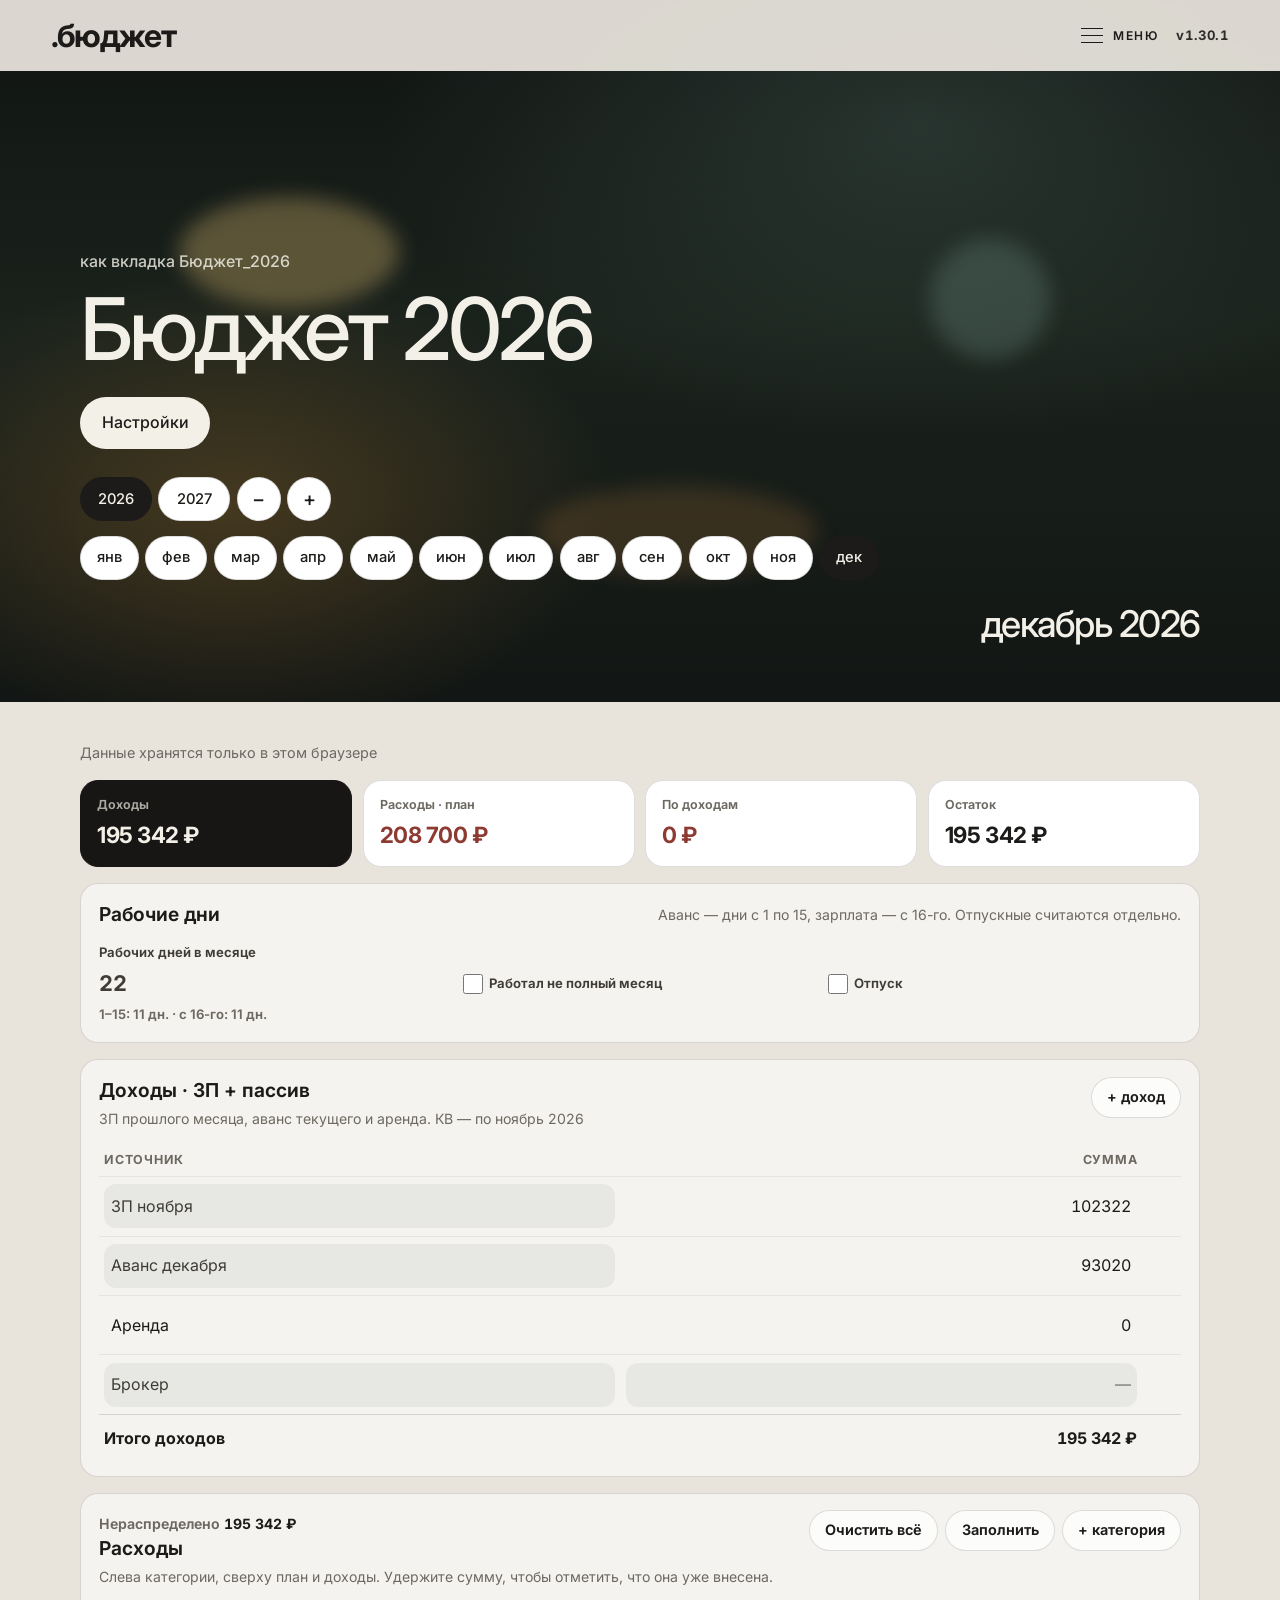
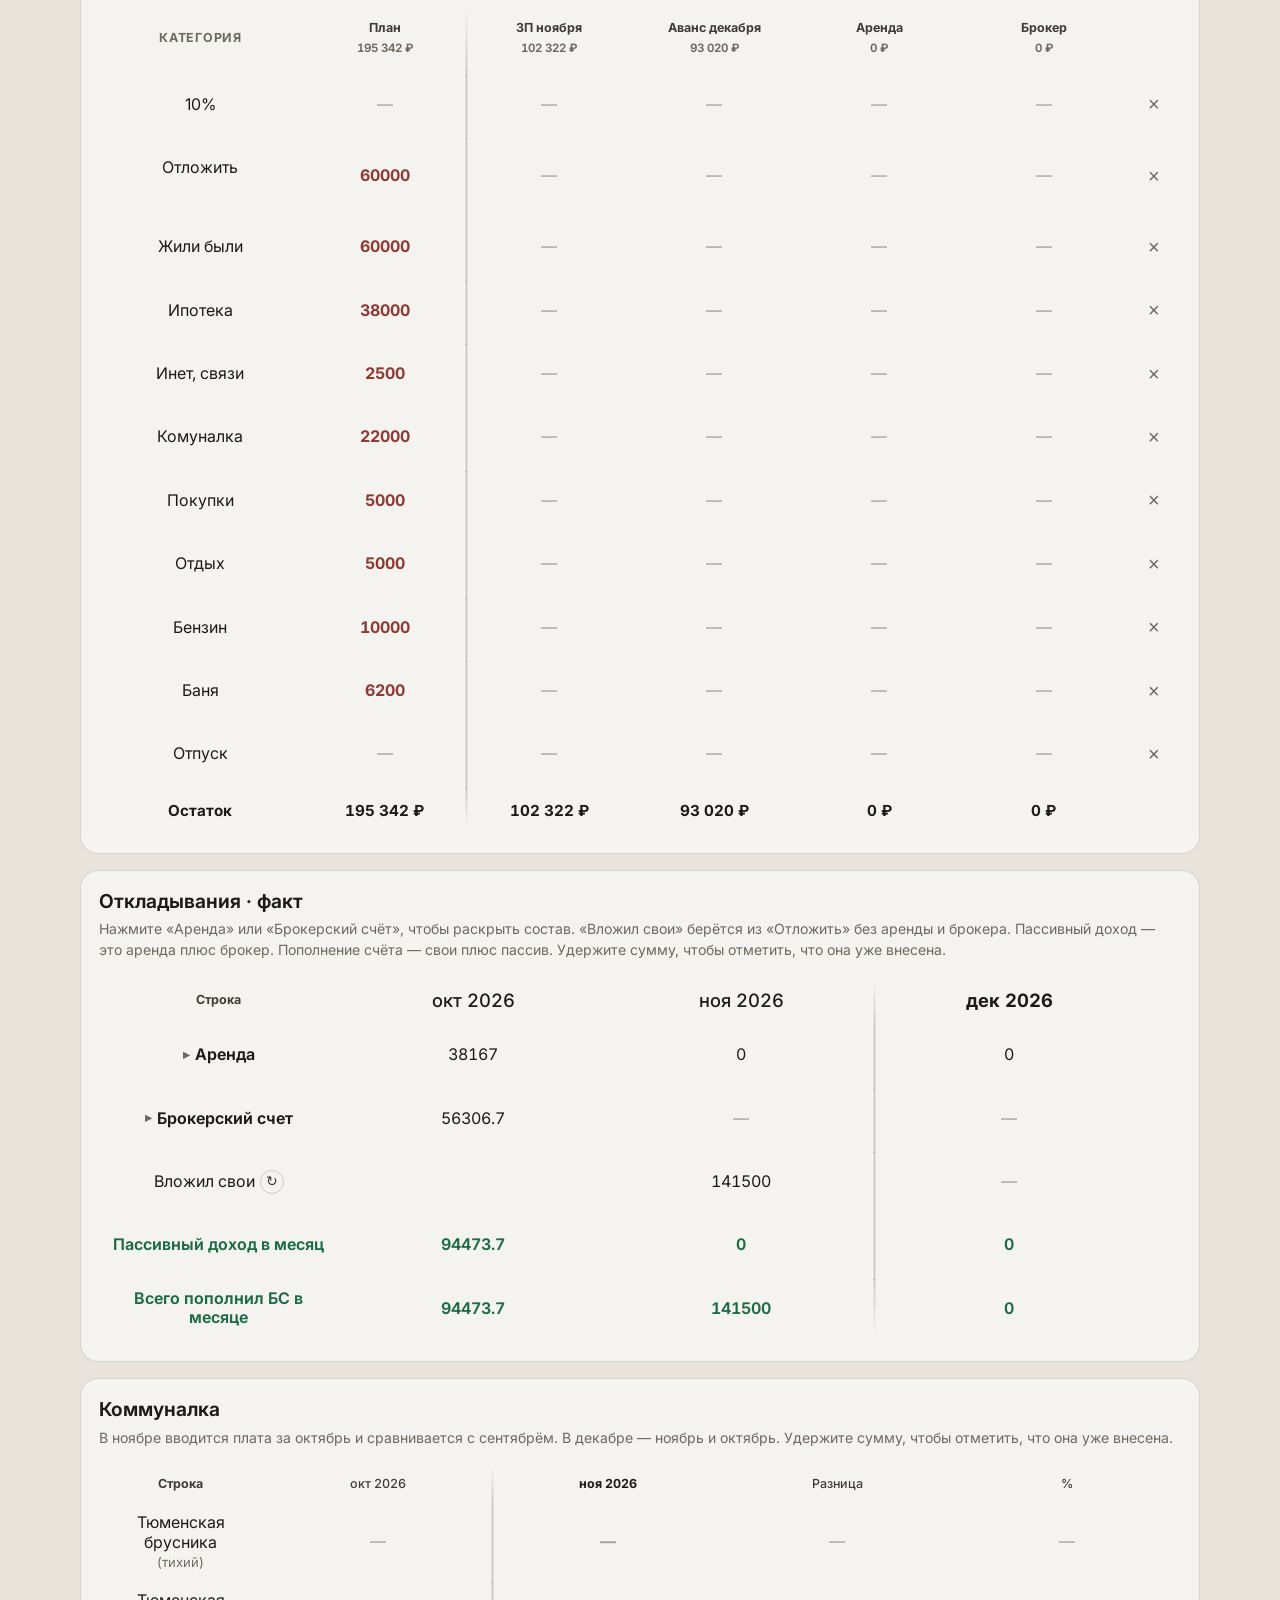
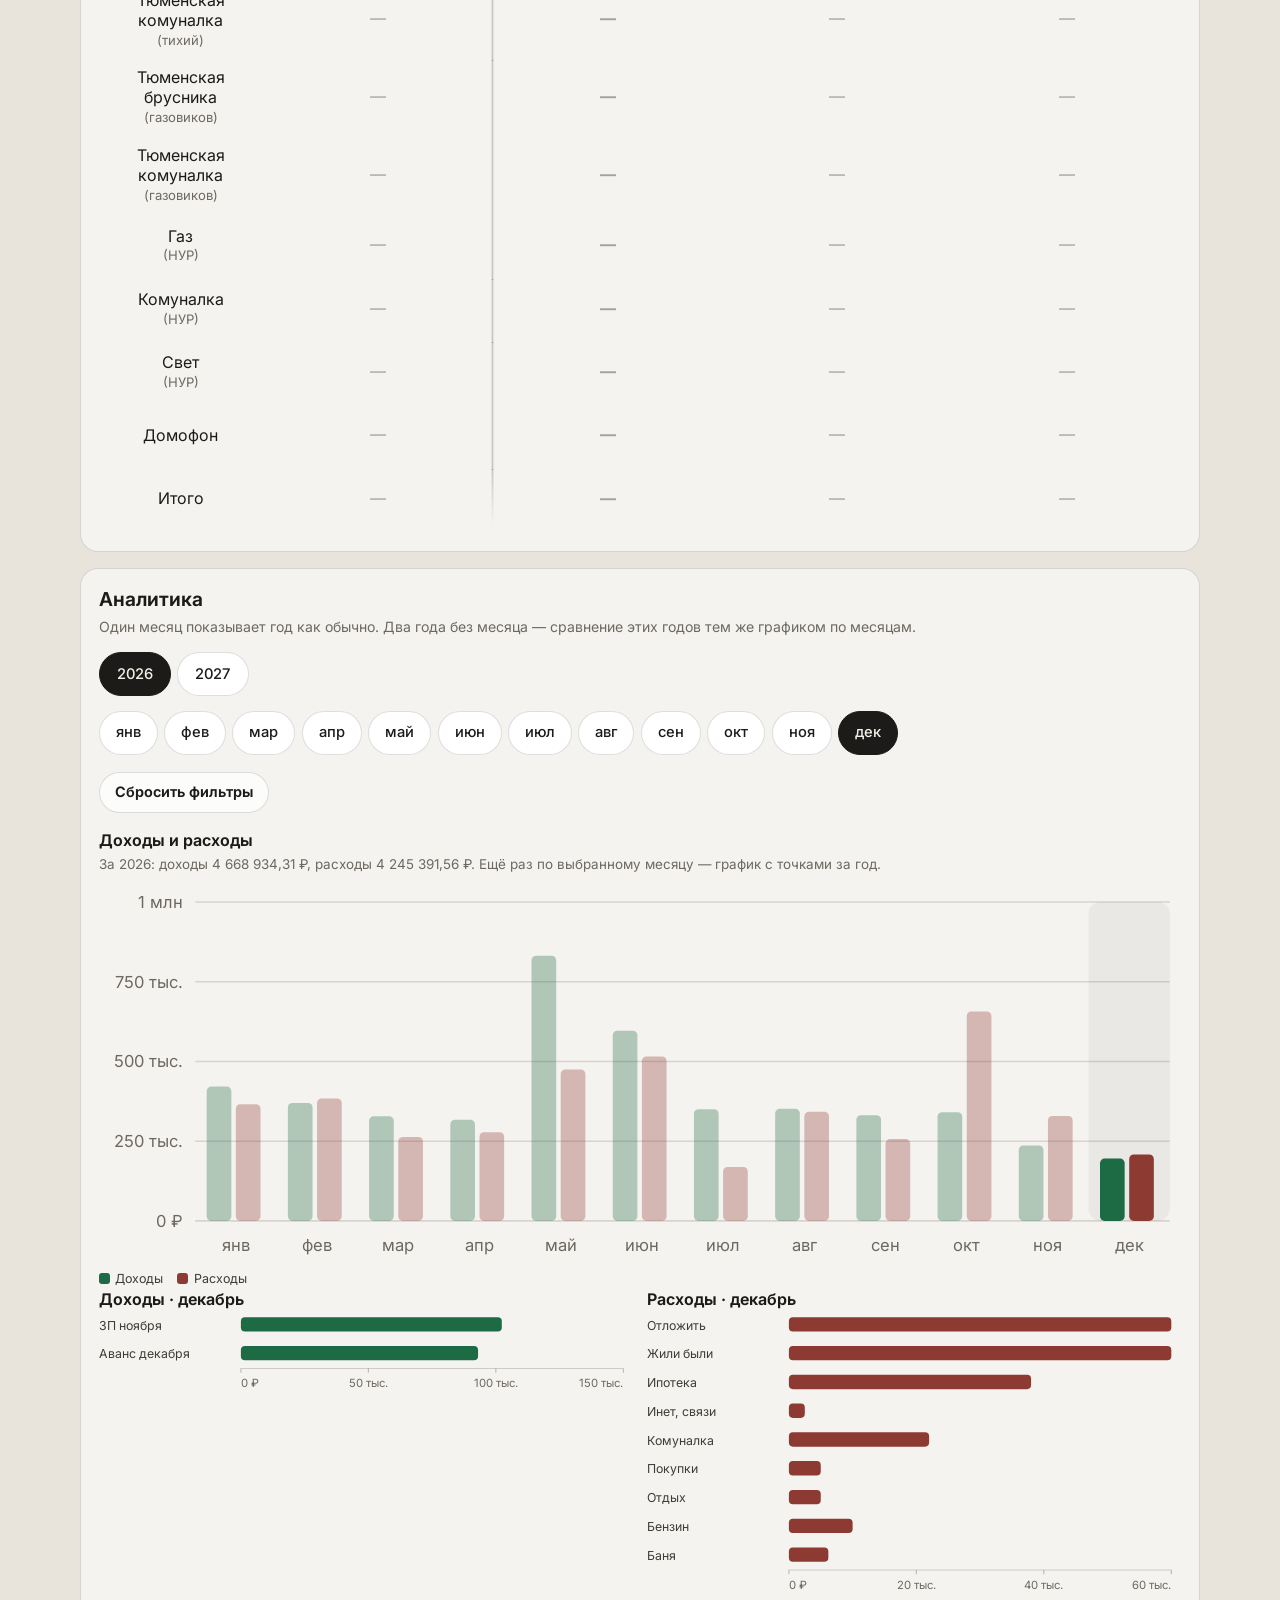
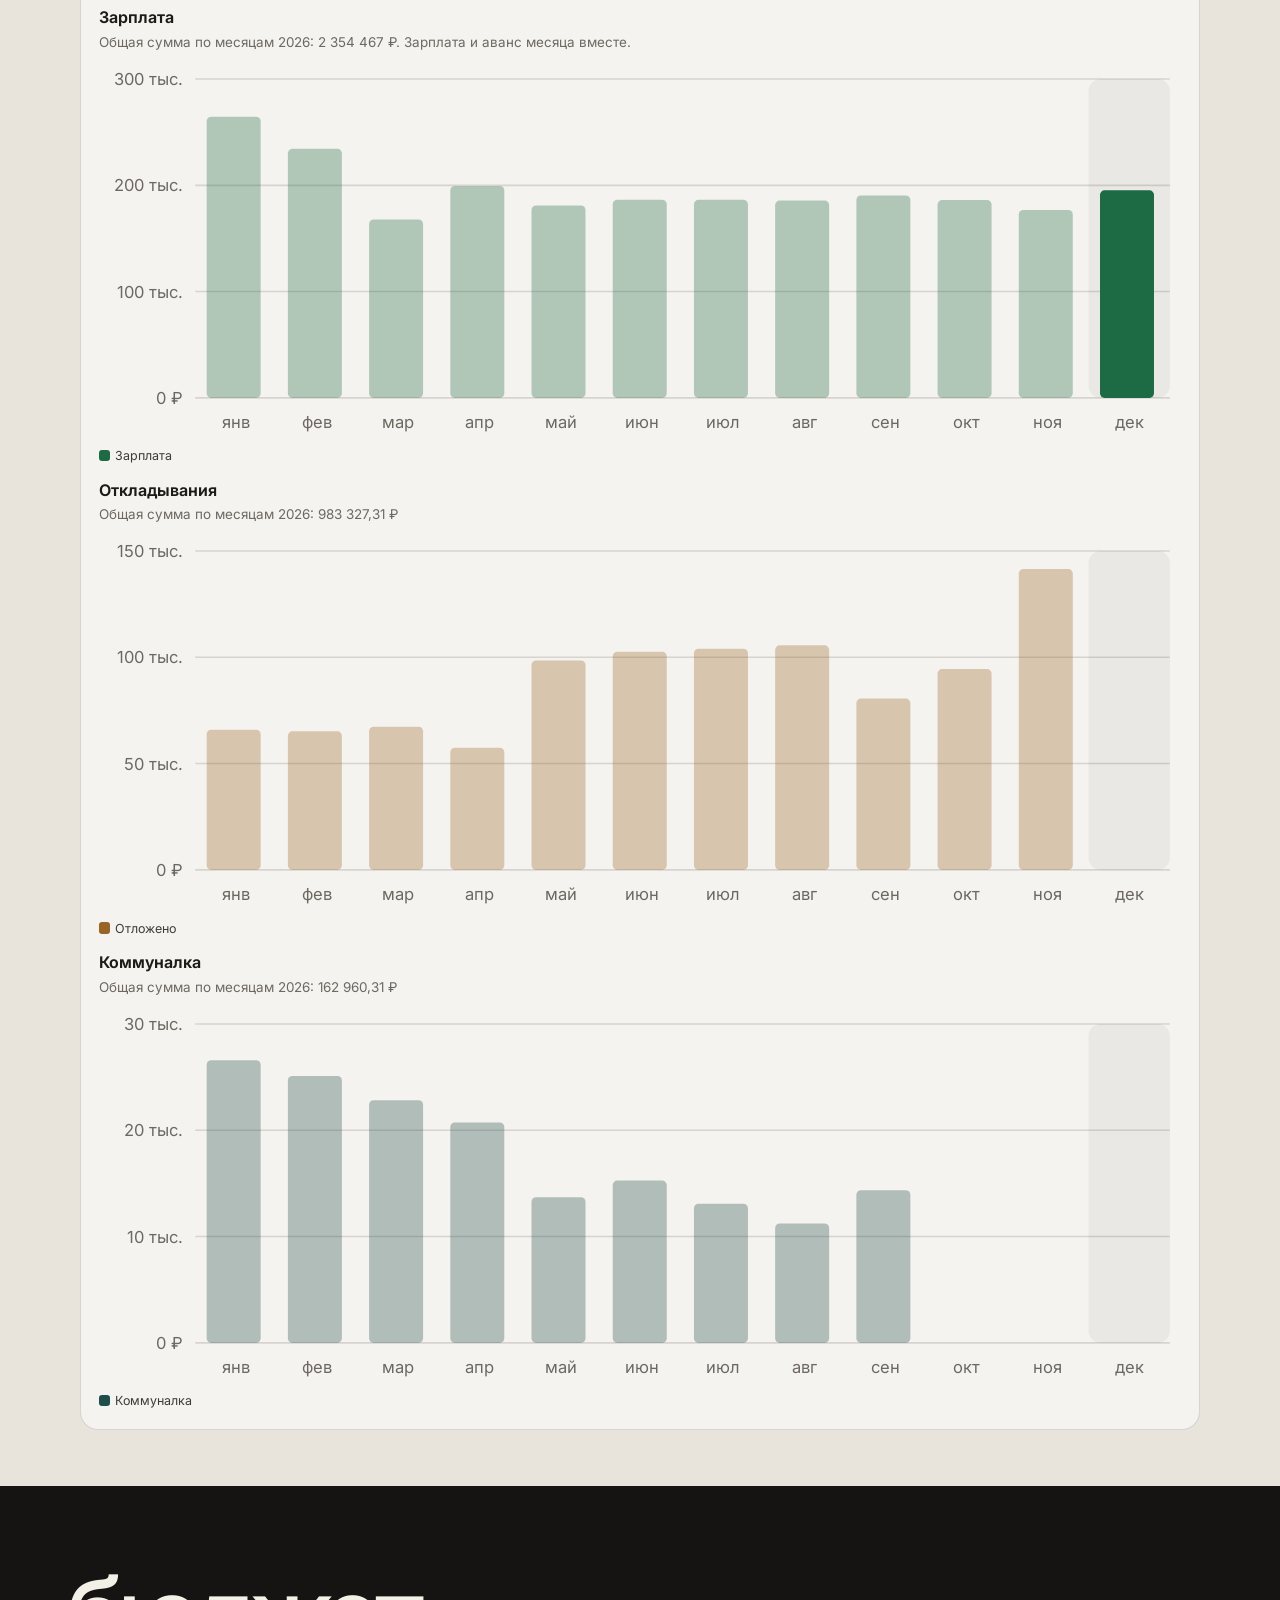
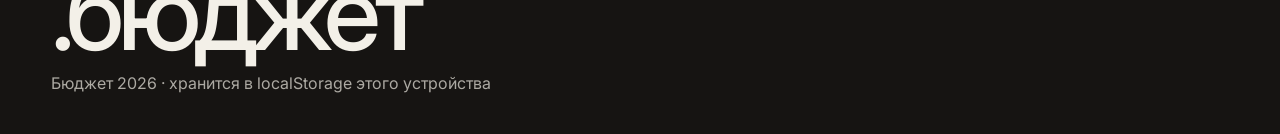
==== commit 07c8a36f: "Fix mobile page scroll when savings rent details are open. Long-press settle no longer calls prevent" ====
--- a/index.html
+++ b/index.html
@@ -12,9 +12,9 @@
   <link rel="preconnect" href="https://fonts.googleapis.com" />
   <link rel="preconnect" href="https://fonts.gstatic.com" crossorigin />
   <link href="https://fonts.googleapis.com/css2?family=Inter:wght@400;500;600;700&family=Nunito:wght@400;600;700;800&family=Source+Serif+4:ital,wght@1,500;1,600&display=swap" rel="stylesheet" />
-  <link rel="stylesheet" href="styles.css?v=1.30.0" />
-  <link rel="stylesheet" href="theme-clay.css?v=1.30.0" />
-  <script src="theme.js?v=1.30.0"></script>
+  <link rel="stylesheet" href="styles.css?v=1.30.1" />
+  <link rel="stylesheet" href="theme-clay.css?v=1.30.1" />
+  <script src="theme.js?v=1.30.1"></script>
   <link rel="icon" href="data:image/svg+xml,%3Csvg xmlns='http://www.w3.org/2000/svg' viewBox='0 0 64 64'%3E%3Crect width='64' height='64' rx='14' fill='%231f4d4a'/%3E%3Cpath d='M14 40h36M18 40V22h10c7 0 7 9 0 9H18M36 40V26h8c5 0 5 7 0 7h-8' stroke='%23e9f4f1' stroke-width='3.5' fill='none' stroke-linecap='round'/%3E%3C/svg%3E" />
   <link rel="apple-touch-icon" href="apple-touch-icon.png" />
 </head>
@@ -27,7 +27,7 @@
         <span class="burger-icon"></span>
         <span class="burger-label">Меню</span>
       </label>
-      <p class="app-version" title="Версия программы">v1.30.0</p>
+      <p class="app-version" title="Версия программы">v1.30.1</p>
     </div>
   </header>
   <nav class="nav" aria-label="Действия">
@@ -317,8 +317,8 @@
     </div>
   </dialog>
 
-  <script src="calendar.js?v=1.30.0"></script>
-  <script src="salary.js?v=1.30.0"></script>
-  <script src="app.js?v=1.30.0"></script>
+  <script src="calendar.js?v=1.30.1"></script>
+  <script src="salary.js?v=1.30.1"></script>
+  <script src="app.js?v=1.30.1"></script>
 </body>
 </html>
--- a/styles.css
+++ b/styles.css
@@ -1028,7 +1028,8 @@
   min-width: 6.2rem;
 }
 
-.data-table input.num-input.is-holding {
+.data-table input.num-input.is-holding,
+.data-table input.num-input[data-settle] {
   -webkit-user-select: none;
   user-select: none;
   -webkit-touch-callout: none;
